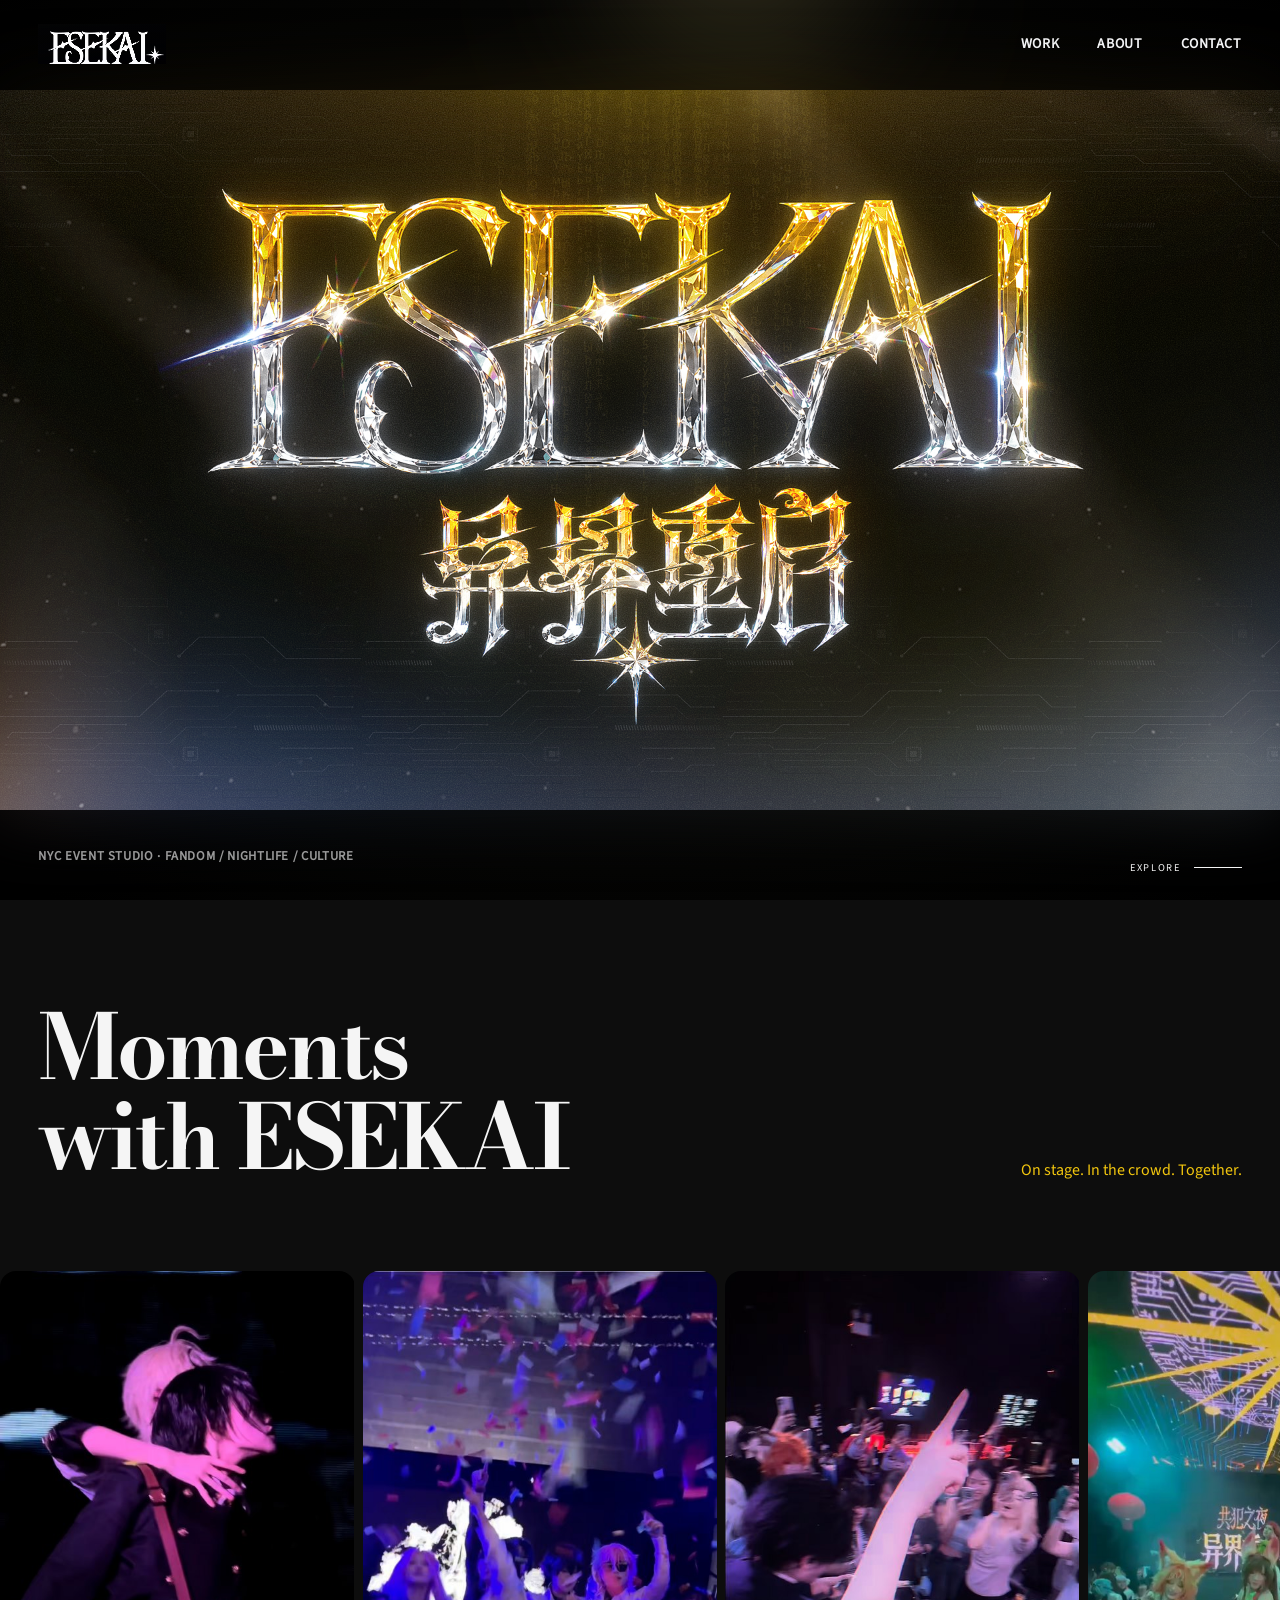
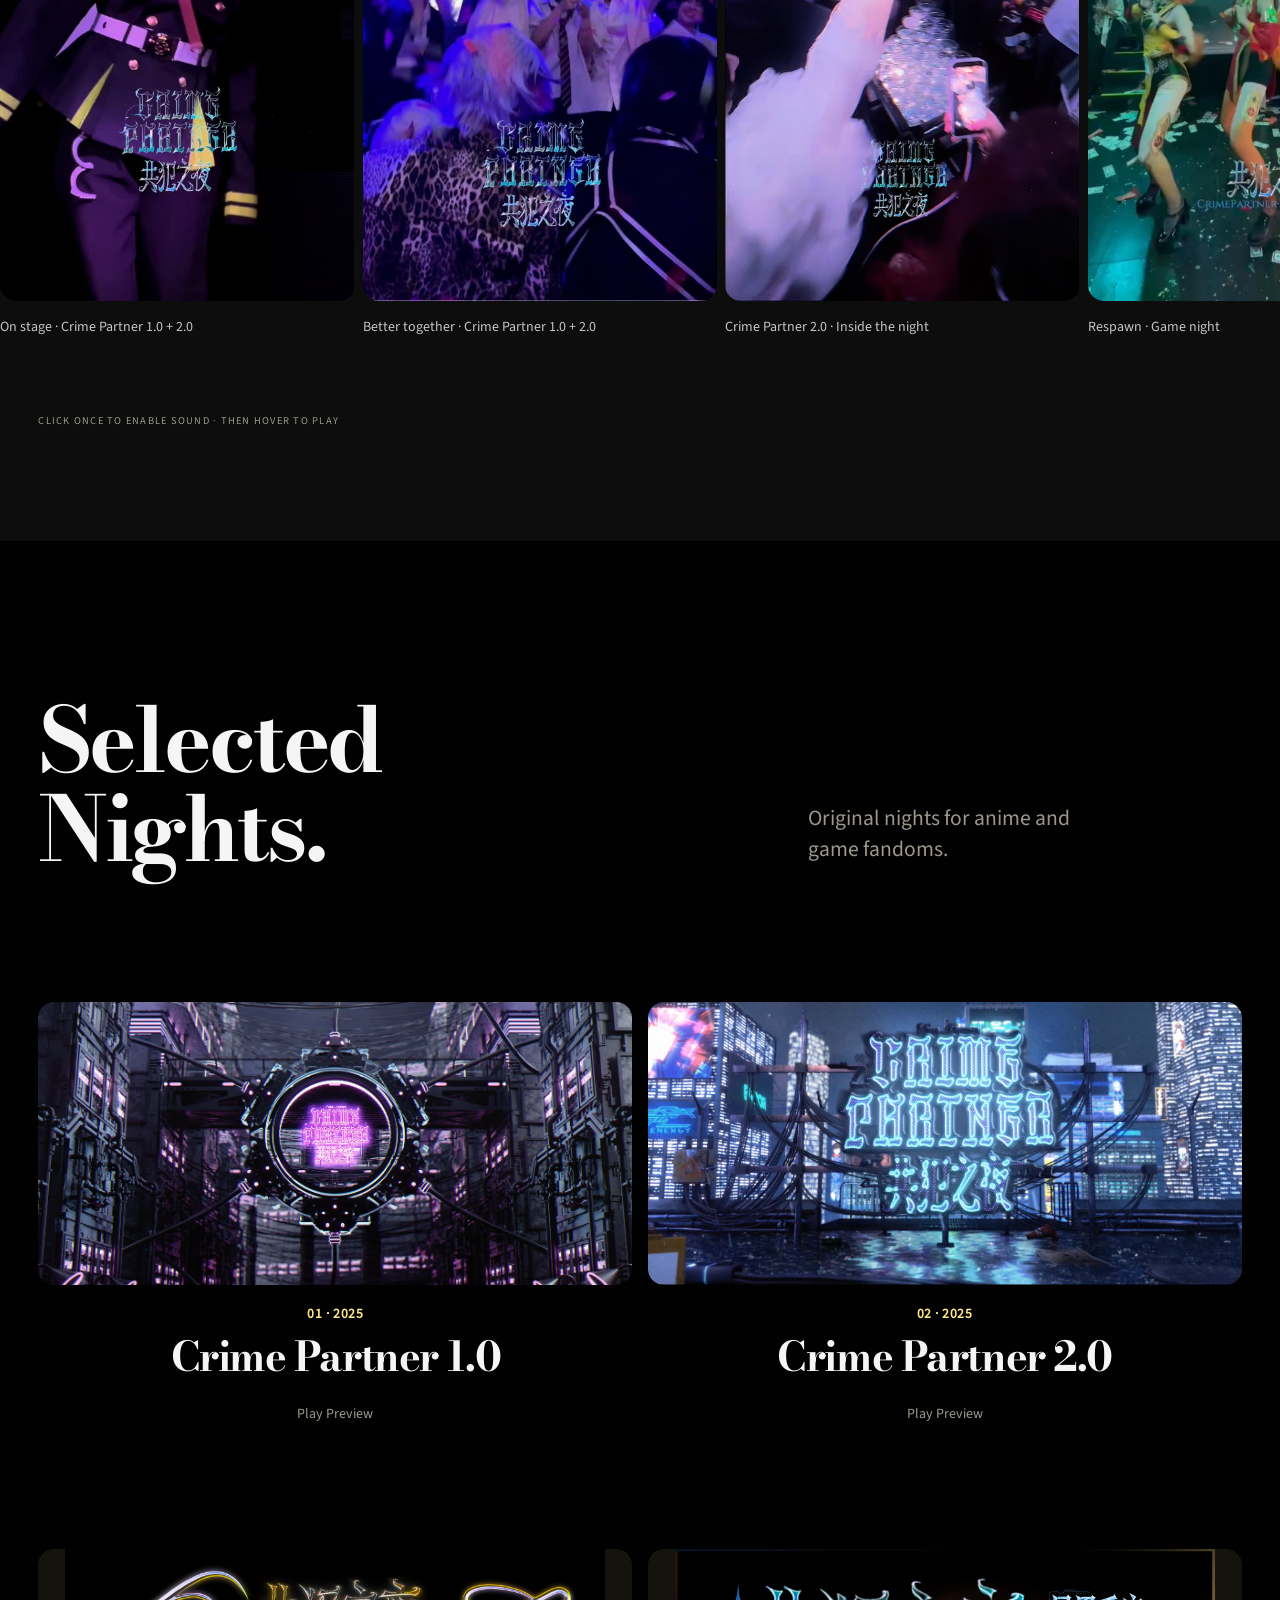
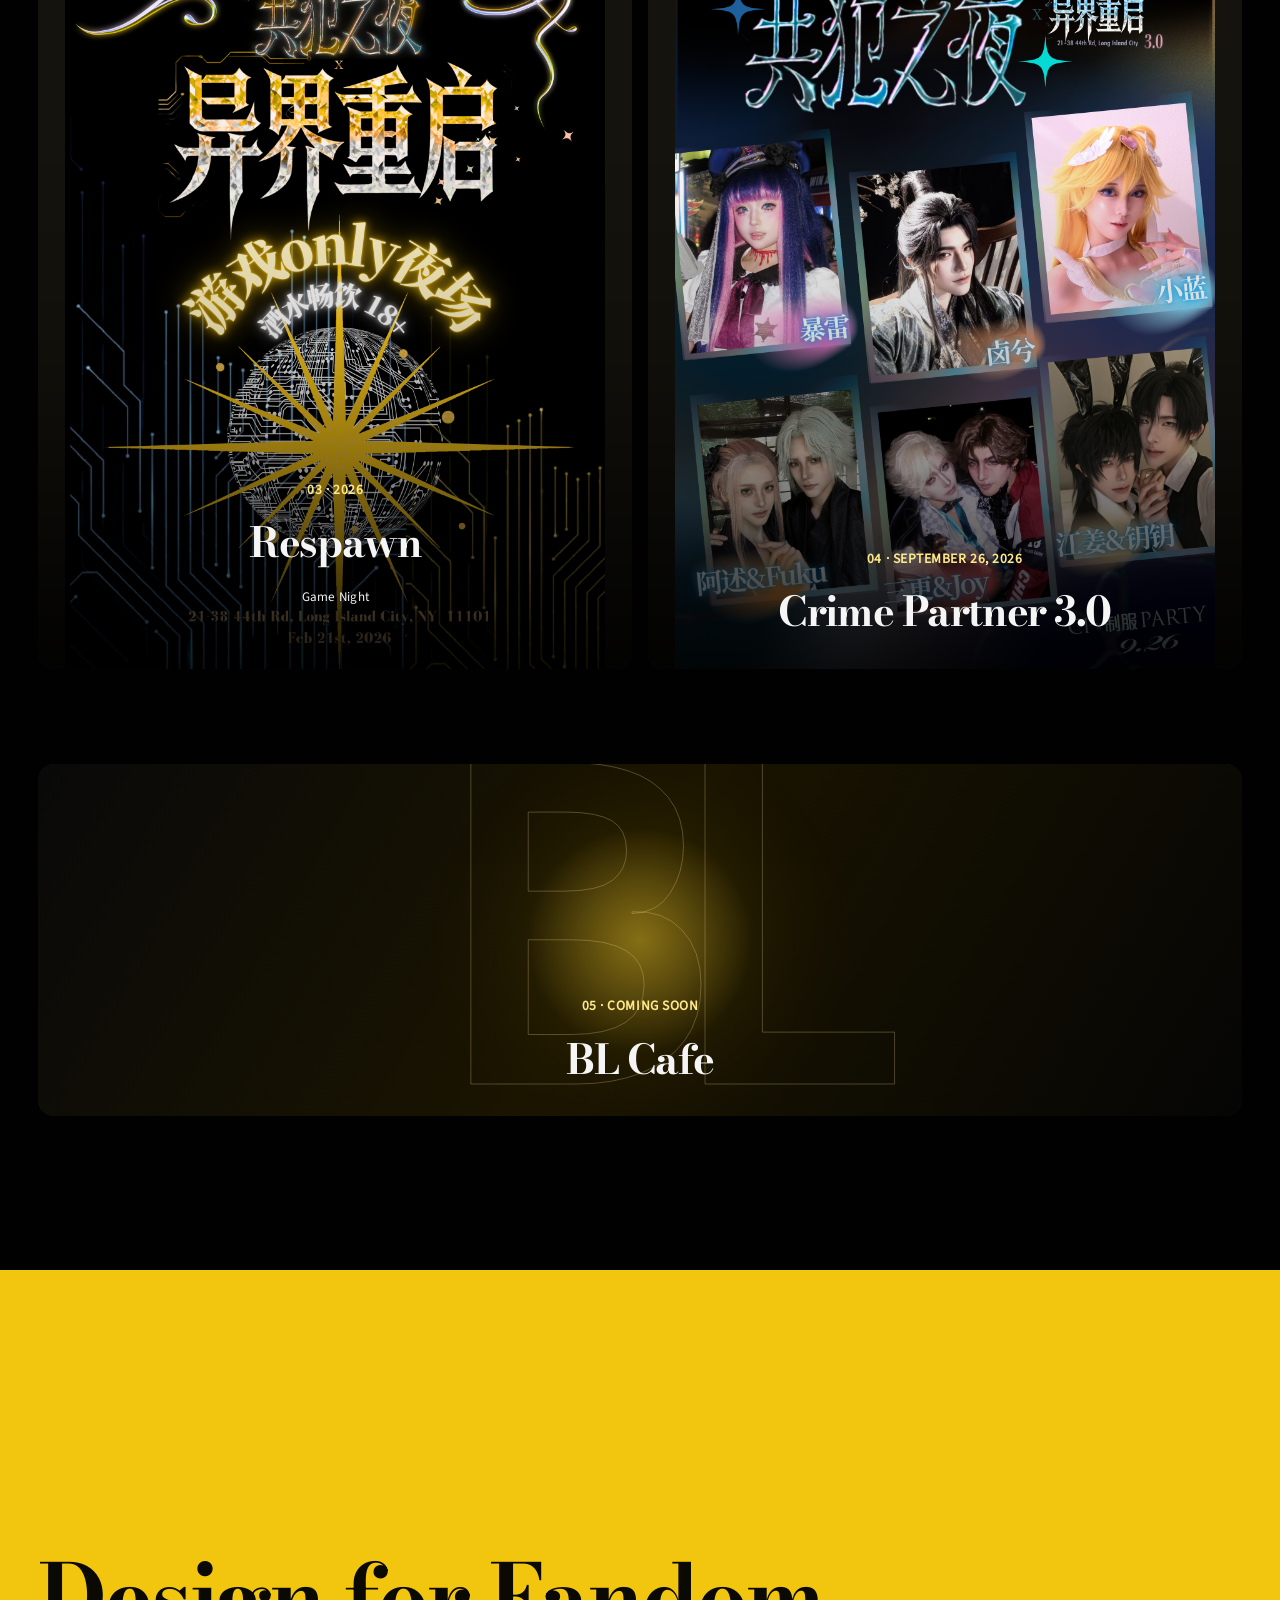
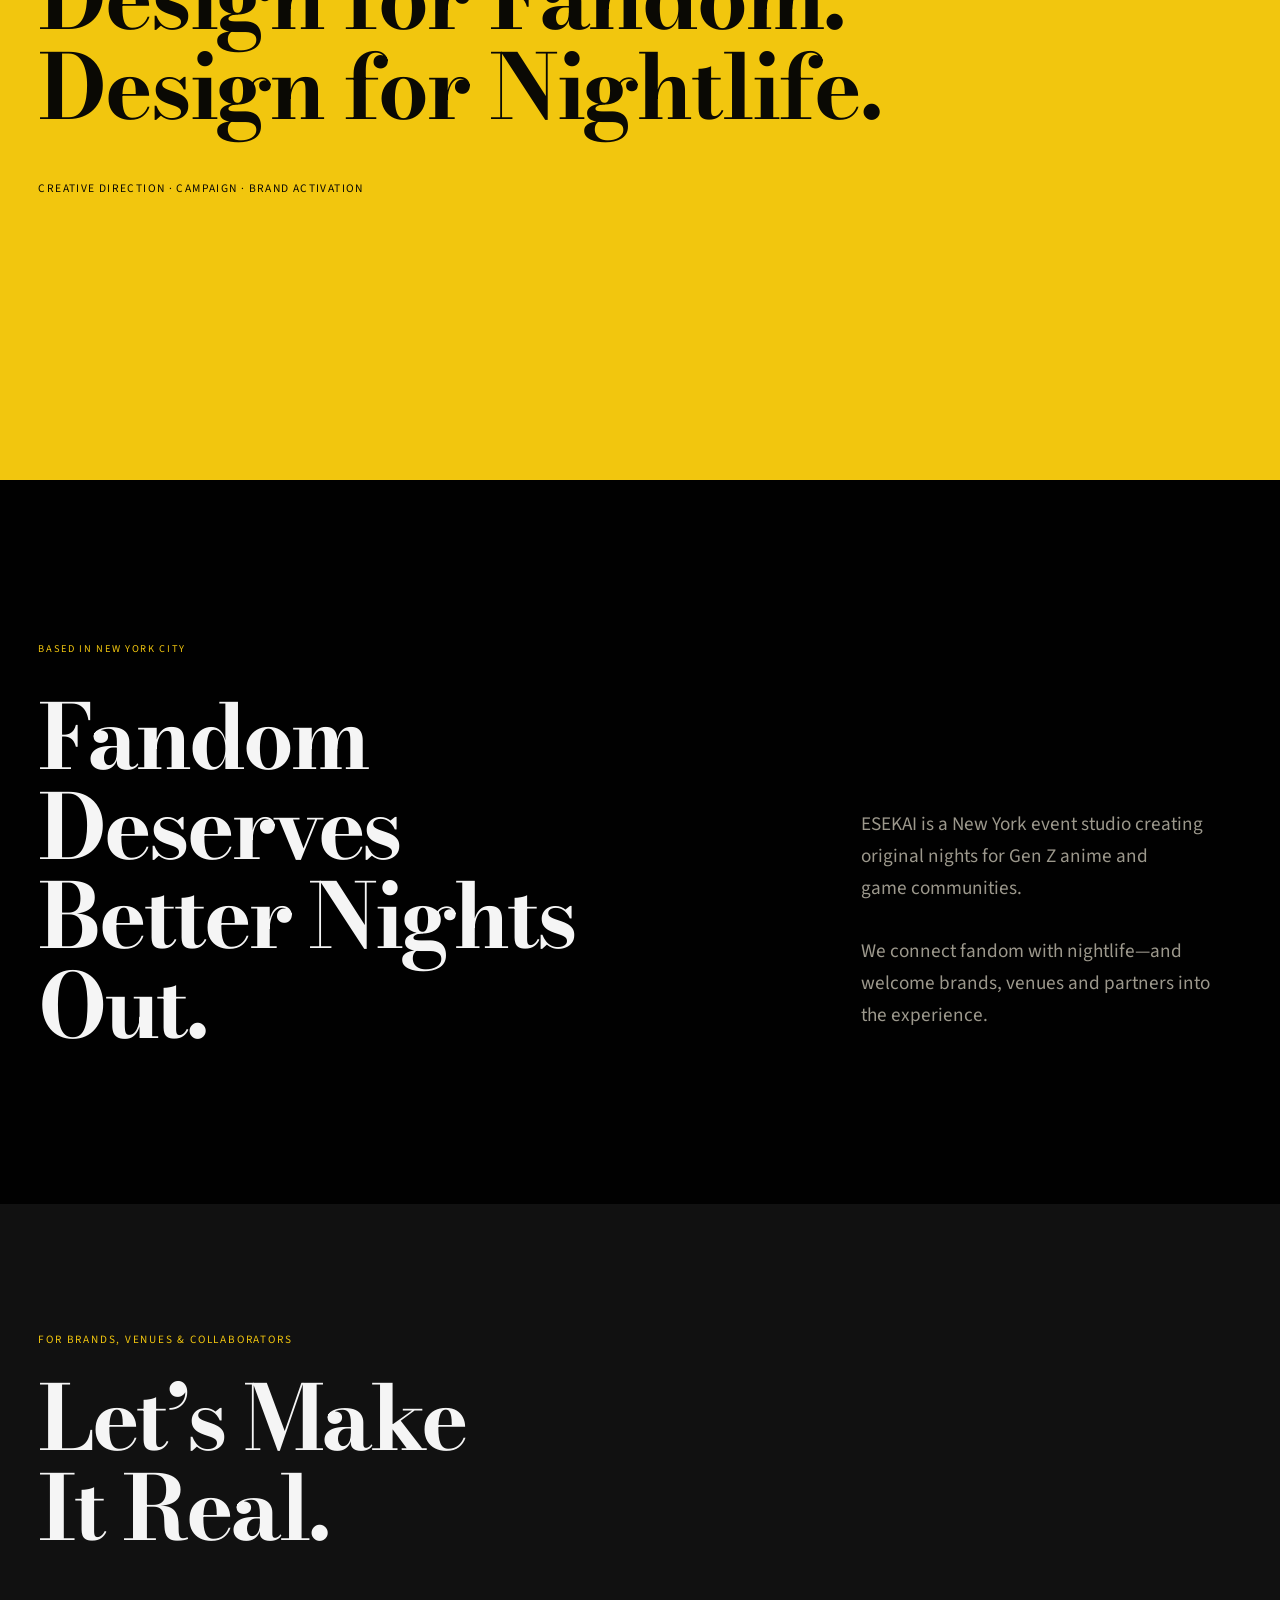
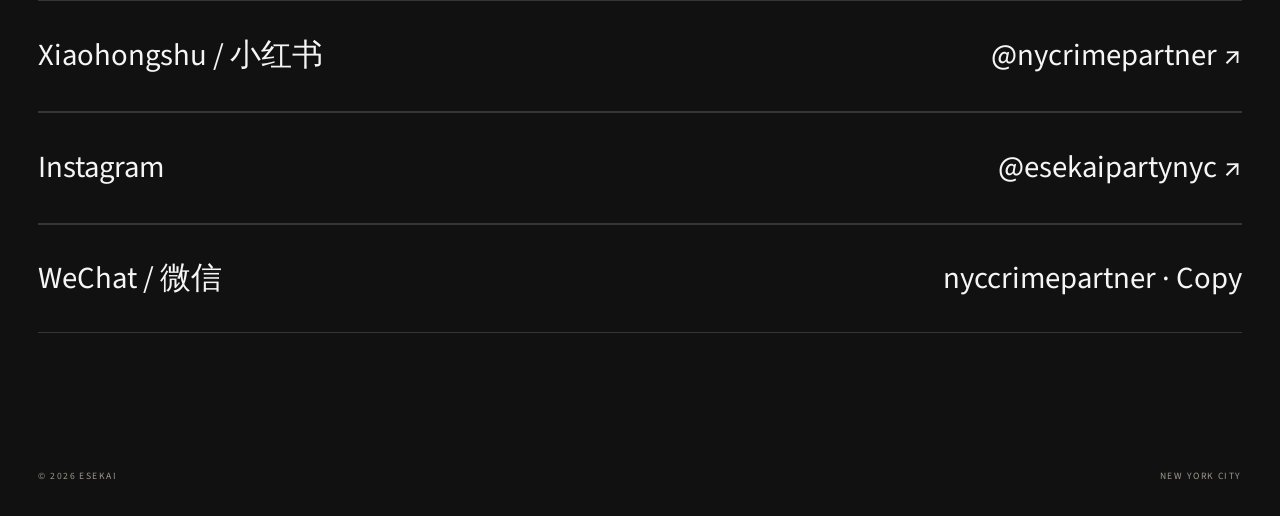
==== index.html @ 3b6d25e1 "Publish ESEKAI website" ====
<!doctype html>
<html lang="en">
<head>
  <meta charset="utf-8">
  <meta name="viewport" content="width=device-width, initial-scale=1">
  <meta name="description" content="ESEKAI is a New York event studio creating nightlife for fandom communities and cultural partners.">
  <title>ESEKAI — NYC Event Studio</title>
  <link rel="icon" href="assets/esekai-logo.png">
  <link rel="stylesheet" href="styles.css">
  <link rel="stylesheet" href="content.css">
  <link rel="stylesheet" href="cases.css">
</head>
<body>
  <a class="skip-link" href="#work">Skip to work</a>
  <div class="scene-transition" aria-hidden="true"><i>✦</i><span></span></div>
  <div class="cursor" aria-hidden="true"><span>VIEW</span></div>
  <header class="site-header">
    <a class="brand" href="#top" aria-label="ESEKAI home">
      <img src="assets/esekai-logo.png" alt="ESEKAI">
    </a>
    <nav aria-label="Main navigation">
      <a href="#work">Work</a>
      <a href="#about">About</a>
      <a href="#contact">Contact</a>
    </nav>
  </header>

  <main>
    <section class="hero" id="top" aria-labelledby="hero-title">
      <div class="hero-grid" aria-hidden="true"></div>
      <div class="ambient ambient-a" aria-hidden="true"></div>
      <div class="ambient ambient-b" aria-hidden="true"></div>
      <div class="logo-stage" id="hero-title">
        <img class="hero-logo logo-base" src="assets/esekai-logo-material.png" alt="ESEKAI 异世界">
        <img class="hero-logo logo-glow" src="assets/esekai-logo-material.png" alt="" aria-hidden="true">
        <img class="hero-logo logo-sheen" src="assets/esekai-logo-material.png" alt="" aria-hidden="true">
      </div>
      <p class="hero-line">NYC EVENT STUDIO · FANDOM / NIGHTLIFE / CULTURE</p>
      <a class="scroll-cue" href="#moments"><span>Explore</span><i></i></a>
    </section>

<section class="moments" id="moments" aria-labelledby="moments-title"><div class="moments-head"><span>On stage. In the crowd. Together.</span><h2 id="moments-title">Moments<br>with ESEKAI</h2></div><div class="reel-rail" tabindex="0" aria-label="Event films; scroll horizontally for more"><figure class="film"><video loop playsinline tabindex="0" role="button" aria-pressed="false" preload="none" poster="assets/reel-stage.jpg" aria-label="On stage · Crime Partner 1.0 + 2.0"><source src="reels/舞台.web.mp4">Your browser cannot play this video. <a href="reels/舞台.web.mp4">Open video</a></video><figcaption>On stage · Crime Partner 1.0 + 2.0</figcaption></figure><figure class="film"><video loop playsinline tabindex="0" role="button" aria-pressed="false" preload="none" poster="assets/reel-together.jpg" aria-label="Better together · Crime Partner 1.0 + 2.0"><source src="reels/双人cut.web.mp4">Your browser cannot play this video. <a href="reels/双人cut.web.mp4">Open video</a></video><figcaption>Better together · Crime Partner 1.0 + 2.0</figcaption></figure><figure class="film"><video loop playsinline tabindex="0" role="button" aria-pressed="false" preload="none" poster="assets/reel-cp2.jpg" aria-label="Crime Partner 2.0 · Inside the night"><source src="reels/2.0 overview+game.web.mp4">Your browser cannot play this video. <a href="reels/2.0 overview+game.web.mp4">Open video</a></video><figcaption>Crime Partner 2.0 · Inside the night</figcaption></figure><figure class="film"><video loop playsinline tabindex="0" role="button" aria-pressed="false" preload="none" poster="assets/reel-game-night.jpg" aria-label="Respawn · Game night"><source src="reels/异界重启overview.web.mp4">Your browser cannot play this video. <a href="reels/异界重启overview.web.mp4">Open video</a></video><figcaption>Respawn · Game night</figcaption></figure><figure class="film"><video loop playsinline tabindex="0" role="button" aria-pressed="false" preload="none" poster="assets/reel-cp3.jpg" aria-label="Crime Partner 3.0 · Coming next"><source src="reels/3.0宣传.web.mp4">Your browser cannot play this video. <a href="reels/3.0宣传.web.mp4">Open video</a></video><figcaption>Crime Partner 3.0 · Coming next</figcaption></figure></div><p class="rail-note">Click once to enable sound · Then hover to play</p></section>
    <section class="work" id="work" aria-labelledby="work-title">
      <div class="section-lead reveal reveal-title">
        <h1 id="work-title">Selected<br>Nights.</h1>
        <p>Original nights for anime and game fandoms.</p>
      </div>

      <div class="project-grid">
        <article class="project cover-project reveal reveal-project" style="--i:0" data-status="CASE STUDY">
          <a href="#case-cp1" data-case="cp1" aria-label="Open Crime Partner 1.0 case study">
            <figure><img src="1.0/cover定格.png" alt="Crime Partner 1.0 purple illuminated title in a futuristic city" loading="lazy"><video class="project-preview" src="1.0/cover.web.mp4" playsinline loop preload="none" aria-hidden="true"></video></figure>
            <div class="project-wash" aria-hidden="true"></div>
            <div class="project-copy">
              <span>01 · 2025</span>
              <h2>Crime Partner 1.0</h2>
              <p>CP culture. Cosplay. Valentine’s after dark.</p>
            </div>
          </a>
        </article>

        <article class="project cover-project reveal reveal-project" style="--i:1" data-status="CASE STUDY">
          <a href="#case-cp2" data-case="cp2" aria-label="Open Crime Partner 2.0 case study">
            <figure><img src="2.0/cover定格.png" alt="Crime Partner 2.0 blue illuminated title above a city rooftop" loading="lazy"><video class="project-preview" src="2.0/cover.web.mp4" playsinline loop preload="none" aria-hidden="true"></video></figure>
            <div class="project-wash" aria-hidden="true"></div>
            <div class="project-copy">
              <span>02 · 2025</span>
              <h2>Crime Partner 2.0</h2>
              <p>The format returns, rebuilt from audience feedback.</p>
            </div>
          </a>
        </article>

        <article class="project reveal reveal-project" style="--i:0" data-status="CASE STUDY">
          <a href="#case-respawn" data-case="respawn" aria-label="Open 异界重启 game night case study">
            <figure><img src="共犯x异界重启/合并logo海报.png" alt="异界重启 game night campaign poster" loading="lazy"></figure>
            <div class="project-wash" aria-hidden="true"></div>
            <div class="project-copy">
              <span>03 · 2026</span>
              <h2>Respawn<br><small>Game Night</small></h2>
              <p>Game fandom, with a Lunar New Year twist.</p>
            </div>
          </a>
        </article>

        <article class="project project-in-progress reveal reveal-project" style="--i:1" data-status="IN PROGRESS">
          <a href="#case-cp3" data-case="cp3" aria-label="Open Crime Partner 3.0 preview">
            <figure><img src="3.0/嘉宾/嘉宾集合.png" alt="Crime Partner 3.0 campaign guest lineup" loading="lazy"></figure>
            <div class="project-wash" aria-hidden="true"></div>
            <div class="project-copy">
              <span>04 · SEPTEMBER 26, 2026</span>
              <h2>Crime Partner 3.0</h2>
              <p>CP × Uniform. Anime × Games.</p>
            </div>
          </a>
        </article>

        <article class="project project-coming reveal" data-status="COMING SOON">
          <a href="#contact" aria-label="BL Cafe coming soon">
            <div class="coming-field" aria-hidden="true"><b>BL</b><i></i></div>
            <div class="project-copy">
              <span>05 · COMING SOON</span>
              <h2>BL Cafe</h2>
              <p>A new format. Details soon.</p>
            </div>
          </a>
        </article>
      </div>
    </section>

    

    <section class="statement reveal" aria-label="ESEKAI positioning">
      <p>Design for Fandom.<br>Design for Nightlife.</p>
      <span>Creative Direction · Campaign · Brand Activation</span>
    </section>

    <section class="about" id="about" aria-labelledby="about-title">
      <div class="about-heading reveal">
        <span>Based in New York City</span>
        <h2 id="about-title">Fandom Deserves<br>Better Nights Out.</h2>
      </div>
      <div class="about-body reveal">
        <p>ESEKAI is a New York event studio creating original nights for Gen Z anime and game communities.</p>
        <p>We connect fandom with nightlife—and welcome brands, venues and partners into the experience.</p>
      </div>
    </section>

    <section class="contact" id="contact" aria-labelledby="contact-title">
      <span class="reveal">For brands, venues & collaborators</span>
      <h2 id="contact-title" class="reveal">Let’s Make<br>It Real.</h2>
      <a class="contact-link" href="https://xhslink.cn/o/AQ33cCl4J5U" target="_blank" rel="noopener noreferrer"><span>Xiaohongshu / 小红书</span><span>@nycrimepartner ↗</span></a>
      <a class="contact-link" href="https://www.instagram.com/esekaipartynyc/" target="_blank" rel="noopener noreferrer"><span>Instagram</span><span>@esekaipartynyc ↗</span></a>
      <button class="contact-link wechat-copy" type="button" aria-label="Copy WeChat ID nyccrimepartner"><span>WeChat / 微信</span><span>nyccrimepartner · Copy</span></button>
      <p id="contact-status" role="status" aria-live="polite"></p>
      <footer><span>© 2026 ESEKAI</span><span>NEW YORK CITY</span></footer>
    </section>
  </main>

  <dialog class="case-dialog" id="case-dialog" aria-labelledby="case-title">
    <button class="case-close" type="button" aria-label="Close case study"><span>Close</span><i></i></button>
    <div class="case-progress" aria-hidden="true"><i></i></div>
    <div class="case-content" id="case-content"></div>
  </dialog>

  <template id="case-cp1"><article class="portfolio-case"><div class="case-opening"><figure class="media phone-photo"><img src="1.0/1.0照片.jpg" alt="The crowd at Crime Partner 1.0" loading="lazy"></figure><div class="case-summary"><header class="portfolio-head"><p>Long Island City, New York</p><h1 id="case-title" tabindex="-1">Crime Partner 1.0</h1><p class="deck">A women-only Valentine’s night bringing CP culture, cosplay and anime fandom onto a New York dancefloor.</p><span class="original">An ESEKAI original</span></header><dl class="facts"><div><dt>Date</dt><dd>February 15, 2025</dd></div><div><dt>Venue</dt><dd>00:00 · Long Island City</dd></div><div><dt>Event type</dt><dd>CP & anime nightlife</dd></div><div><dt>Tickets</dt><dd>110+</dd></div></dl></div></div><section class="prose-chapter"><h2>The Moment</h2><p>Shared characters. New connections. Guests joined performances, playful interactions and a dancefloor built around the fandoms they love.</p></section><section class="prose-chapter"><h2>The Challenge</h2><p>Keep a busy, high-energy club night feeling personal—even as the room filled beyond our expectations.</p></section><section class="prose-chapter"><h2>The Strategy</h2><p>We brought guest interactions, audience-led stages and social games together in an intimate setting, using lighting and programming to invite participation.</p></section><section class="prose-chapter"><h2>The Results</h2><p>110+ tickets. The first Crime Partner established a recurring series, with audience feedback shaping the next edition.</p></section><aside class="feedback"><h3>From the Room</h3><div class="feedback-pair"><blockquote class="attendee-quote"><p>“Loved it. I’d come again.”</p><cite>Community feedback</cite></blockquote><blockquote class="attendee-quote"><p>“Finally, something this good in New York.”</p><cite>Community feedback</cite></blockquote></div></aside><footer class="portfolio-end"><a href="#contact" data-case-contact>Partner with ESEKAI ↗</a><button type="button" data-next-case="cp2">Next: Crime Partner 2.0 →</button></footer></article></template>
<template id="case-cp2"><article class="portfolio-case"><div class="case-opening"><figure class="media "><img src="2.0/ad7d06958a6537ca89c1d70cc4443d2a.jpg" alt="Cosplayers at Crime Partner 2.0" loading="lazy"></figure><div class="case-summary"><header class="portfolio-head"><p>Long Island City, New York</p><h1 id="case-title" tabindex="-1">Crime Partner 2.0</h1><p class="deck">The CP nightlife series returns, keeping its intimate core and building on feedback from the first night.</p><span class="original">An ESEKAI original</span></header><dl class="facts"><div><dt>Date</dt><dd>October 18, 2025</dd></div><div><dt>Venue</dt><dd>00:00 · Long Island City</dd></div><div><dt>Event type</dt><dd>CP & anime nightlife</dd></div><div><dt>Tickets</dt><dd>~120</dd></div></dl></div></div><section class="visual-chapter"><figure class="film"><video controls playsinline preload="none" poster="assets/reel-cp2.jpg" aria-label="Crime Partner 2.0 · Overview & games"><source src="reels/2.0 overview+game.web.mp4"><a href="reels/2.0 overview+game.web.mp4">Open video</a></video><figcaption>Crime Partner 2.0 · Overview & games</figcaption></figure><div class="chapter-copy"><h2>The Moment</h2><p>Guest-led interactions, community performances and shared dances brought the room together again.</p></div></section><section class="visual-chapter"><figure class="media "><img src="2.0/b07f73e5eaa818f10e9b38711291fe81.jpg" alt="Crime Partner 2.0 ceiling visuals" loading="lazy"></figure><div class="chapter-copy"><h2>The Challenge</h2><p>Keep a multi-part live program flowing in a loud club environment, with visuals and guest interactions landing at the right moments.</p></div></section><section class="prose-chapter"><h2>The Strategy</h2><p>We refined games and the guest experience through audience surveys, strengthened team communication, and closely coordinated live visual cues.</p></section><div class="photo-pair"><figure class="media portrait"><img src="2.0/875995b12f0d44ed6979599973f79e6f.jpg" alt="Costumed guests sharing an interaction" loading="lazy"></figure><figure class="media portrait"><img src="2.0/bf9c83d8a4396d73bbed0b0165b74dd2.jpg" alt="The dancefloor under blue lights" loading="lazy"></figure></div><section class="prose-chapter"><h2>The Results</h2><p>Around 120 tickets. A second edition that carried the series forward—and informed the next evolution of ESEKAI’s nightlife programming.</p></section><aside class="feedback"><h3>From the Room</h3><div class="feedback-pair"><blockquote class="attendee-quote"><p>“Bring on 3.0.”</p><cite>Community feedback</cite></blockquote></div></aside><footer class="portfolio-end"><a href="#contact" data-case-contact>Partner with ESEKAI ↗</a><button type="button" data-next-case="respawn">Next: Respawn →</button></footer></article></template>
<template id="case-respawn"><article class="portfolio-case"><div class="case-opening"><figure class="film"><video controls playsinline preload="none" poster="assets/reel-game-night.jpg" aria-label="Respawn · Event overview"><source src="reels/异界重启overview.web.mp4"><a href="reels/异界重启overview.web.mp4">Open video</a></video><figcaption>Respawn · Event overview</figcaption></figure><div class="case-summary"><header class="portfolio-head"><p>Long Island City, New York</p><h1 id="case-title" tabindex="-1">Respawn</h1><p class="deck">A game-focused IP for players to step out of their screens and into a shared night of cosplay, performance and connection.</p><span class="original">An ESEKAI original</span></header><dl class="facts"><div><dt>Date</dt><dd>February 21, 2026</dd></div><div><dt>Venue</dt><dd>00:00 · Long Island City</dd></div><div><dt>Event type</dt><dd>Game-themed nightlife</dd></div></dl></div></div><section class="visual-chapter"><figure class="media poster"><img src="共犯x异界重启/合并logo海报.png" alt="Respawn Lunar New Year poster" loading="lazy"></figure><div class="chapter-copy"><h2>The Moment</h2><p>Game characters met the dancefloor. Lunar New Year staging and community performances gave this edition its own festive identity.</p></div></section><section class="prose-chapter"><h2>The Challenge</h2><p>Move beyond a CP-led theme and create a night that speaks to players across different game fandoms.</p></section><section class="prose-chapter"><h2>The Strategy</h2><p>We built the programming around games and encouraged guests to arrive as their favourite game characters or NPCs, with a Lunar New Year twist.</p></section><section class="campaign"><h2>Inside the Campaign</h2><div class="photo-pair"><figure class="media poster"><img src="共犯x异界重启/game/gameA.png" alt="Game campaign artwork A" loading="lazy"></figure><figure class="media poster"><img src="共犯x异界重启/game/gameB.png" alt="Game campaign artwork B" loading="lazy"></figure></div><div class="photo-pair"><figure class="media poster"><img src="共犯x异界重启/stage performance.png" alt="Stage performance campaign artwork" loading="lazy"></figure><figure class="media poster"><img src="共犯x异界重启/npc合集.png" alt="NPC campaign lineup" loading="lazy"></figure></div></section><section class="prose-chapter"><h2>The Results</h2><p>The response to game-themed nightlife inspired us to bring Respawn into Crime Partner 3.0—connecting anime and game fandoms in the next chapter.</p></section><footer class="portfolio-end"><a href="#contact" data-case-contact>Partner with ESEKAI ↗</a><button type="button" data-next-case="cp3">Next: Crime Partner 3.0 →</button></footer></article></template>
<template id="case-cp3"><article class="portfolio-case"><div class="case-opening"><figure class="film"><video controls playsinline preload="none" poster="assets/reel-cp3.jpg" aria-label="Crime Partner 3.0 · Campaign preview"><source src="reels/3.0宣传.web.mp4"><a href="reels/3.0宣传.web.mp4">Open video</a></video><figcaption>Crime Partner 3.0 · Campaign preview</figcaption></figure><div class="case-summary"><header class="portfolio-head"><p>Long Island City, New York</p><h1 id="case-title" tabindex="-1">Crime Partner 3.0</h1><p class="deck">CP culture meets game fandom. Our next night brings the two IPs together with a uniform-inspired theme.</p><span class="original">An ESEKAI original</span></header><dl class="facts"><div><dt>Date</dt><dd>September 26, 2026 · Upcoming</dd></div><div><dt>Venue</dt><dd>00:00 · Long Island City</dd></div><div><dt>Event type</dt><dd>Upcoming event</dd></div></dl></div></div><section class="prose-chapter"><h2>The Next Moment</h2><p>Come as a pair. Come as your favourite game character. The next chapter makes room for both.</p></section><section class="campaign"><h2>Meet the Guests</h2><figure class="media poster"><img src="3.0/嘉宾/嘉宾集合.png" alt="Crime Partner 3.0 guest lineup" loading="lazy"></figure><div class="photo-pair"><figure class="media poster"><img src="3.0/dj海绵.png" alt="Crime Partner 3.0 DJ poster" loading="lazy"></figure><figure class="media poster"><img src="3.0/票价.png" alt="Crime Partner 3.0 ticket poster" loading="lazy"></figure></div></section><section class="prose-chapter"><h2>Still to Come</h2><p>The full case study, event photography and audience response will follow after the night.</p></section><footer class="portfolio-end"><a href="#contact" data-case-contact>Partner with ESEKAI ↗</a><button type="button" data-next-case="cp1">Next: Crime Partner 1.0 →</button></footer></article></template>
<script src="script.js"></script></body></html>
---- styles.css ----
:root {
  --bg: oklch(0.055 0 0);
  --ink: oklch(0.97 0 0);
  --muted: oklch(0.68 0.018 95);
  --yellow: oklch(0.84 0.17 92);
  --yellow-hot: oklch(0.93 0.12 96);
  --line: color-mix(in oklch, var(--ink) 16%, transparent);
  --ease: cubic-bezier(.16,1,.3,1);
  --gutter: clamp(1.25rem, 3vw, 3rem);
}

* { box-sizing: border-box; }
html { scroll-behavior: smooth; background: var(--bg); }
body { margin: 0; color: var(--ink); background: var(--bg); font-family: "Arial Narrow", "Helvetica Neue", Arial, sans-serif; overflow-x: hidden; }
a { color: inherit; text-decoration: none; }
img { display: block; width: 100%; }
.skip-link { position: fixed; left: 1rem; top: -5rem; z-index: 100; background: var(--yellow); color: #080808; padding: .8rem 1rem; }
.skip-link:focus { top: 1rem; }

.site-header { position: fixed; inset: 0 0 auto; z-index: 50; height: 5.5rem; padding: 1.25rem var(--gutter); display: flex; justify-content: space-between; align-items: center; mix-blend-mode: difference; }
.brand { width: clamp(6.8rem, 10vw, 9rem); height: 2.5rem; overflow: hidden; display: grid; place-items: center; }
.brand img { filter: grayscale(1) brightness(4); }
nav { display: flex; gap: clamp(1.2rem, 3vw, 3rem); }
nav a { position: relative; font-size: .72rem; font-weight: 700; letter-spacing: .12em; text-transform: uppercase; padding: .8rem 0; }
nav a::after { content:""; position:absolute; left:0; right:0; bottom:.55rem; height:1px; background:currentColor; transform:scaleX(0); transform-origin:right; transition:transform .35s var(--ease); }
nav a:hover::after, nav a:focus-visible::after { transform:scaleX(1); transform-origin:left; }
a:focus-visible { outline: 2px solid var(--yellow); outline-offset: 5px; }

.hero { min-height: 100svh; position: relative; display: grid; place-items: center; overflow: hidden; isolation: isolate; background:radial-gradient(ellipse 78% 64% at 50% 48%,#1c1708 0%,#080806 52%,#000 100%); }
.hero-grid { position:absolute; inset:0; opacity:.2; background-image:linear-gradient(rgba(255,220,85,.09) 1px,transparent 1px),linear-gradient(90deg,rgba(255,220,85,.06) 1px,transparent 1px); background-size:7.5rem 7.5rem; mask-image:radial-gradient(ellipse at center,#000,transparent 76%); }
.logo-stage { width:100vw; height:100svh; position:relative; z-index:2; opacity:0; transform:scale(1.48); filter:blur(10px); animation:hero-in 1.35s .08s var(--ease) forwards; }
.hero-logo { width:100%; height:100%; object-fit:cover; }
.logo-glow, .logo-sheen { position: absolute; inset: 0; pointer-events: none; }
.logo-glow { filter:blur(34px) saturate(2); opacity:.32; mix-blend-mode:screen; transform:translate(calc(var(--mx,0) * 16px),calc(var(--my,0) * 10px)); transition:transform .7s var(--ease); }
.logo-sheen { opacity:.85; mix-blend-mode:screen; clip-path:polygon(calc(var(--shine,-25) * 1%) 0,calc((var(--shine,-25) + 8) * 1%) 0,calc((var(--shine,-25) - 7) * 1%) 100%,calc((var(--shine,-25) - 14) * 1%) 100%); filter:brightness(2.8) saturate(.7); transition:clip-path .14s linear; }
.ambient { position: absolute; border-radius: 50%; pointer-events: none; filter: blur(70px); mix-blend-mode: screen; }
.ambient-a { width: 42vw; height: 42vw; left: calc(var(--px, 50%) - 21vw); top: calc(var(--py, 38%) - 21vw); background: radial-gradient(circle, color-mix(in oklch, var(--yellow) 35%, transparent), transparent 65%); opacity: .38; transition: left .8s var(--ease), top .8s var(--ease); }
.ambient-b { width: 16rem; height: 16rem; left: 48%; top: -12rem; background: var(--yellow-hot); opacity: .16; }
.hero-line { position: absolute; left: var(--gutter); bottom: 2.1rem; z-index: 3; margin: 0; font-size: .66rem; font-weight: 700; letter-spacing: .15em; color: color-mix(in oklch, var(--ink) 62%, transparent); }
.scroll-cue { position: absolute; right: var(--gutter); bottom: 1.55rem; z-index: 3; display: flex; align-items: center; gap: .8rem; text-transform: uppercase; font-size: .65rem; letter-spacing: .16em; }
.scroll-cue i { display:block; width:3rem; height:1px; background:var(--ink); transform-origin:left; animation:pulse 1.8s infinite; }
@keyframes hero-in { to { opacity:1; transform:scale(1); filter:blur(0); } }
@keyframes pulse { 0%,100%{transform:scaleX(.35);opacity:.35} 50%{transform:scaleX(1);opacity:1} }
.scene-transition { position:fixed; inset:0; z-index:80; pointer-events:none; display:grid; place-items:center; overflow:hidden; visibility:hidden; }
.scene-transition span { position:absolute; inset:-20%; background:var(--yellow); transform:scaleY(0) rotate(-7deg); }
.scene-transition i { position:relative; z-index:2; color:#090803; font-style:normal; font-size:clamp(4rem,10vw,9rem); opacity:0; transform:scale(.25) rotate(-45deg); }
.scene-transition.is-entering { visibility:visible; }
.scene-transition.is-entering span { animation:scene-wipe .82s var(--ease) both; }
.scene-transition.is-entering i { animation:scene-star .72s .08s var(--ease) both; }
@keyframes scene-wipe { 0%{transform:scaleY(0) rotate(-7deg);transform-origin:bottom} 46%,58%{transform:scaleY(1) rotate(0);transform-origin:bottom} 100%{transform:scaleY(0) rotate(7deg);transform-origin:top} }
@keyframes scene-star { 0%{opacity:0;transform:scale(.25) rotate(-45deg)} 44%,62%{opacity:1;transform:scale(1) rotate(0)} 100%{opacity:0;transform:scale(1.5) rotate(35deg)} }

.work { padding: clamp(7rem, 12vw, 12rem) var(--gutter); background: var(--bg); position:relative; }
.section-lead { display:grid; grid-template-columns: minmax(0,1.25fr) minmax(14rem,.75fr); align-items:end; gap:3rem; margin-bottom:clamp(5rem,10vw,9rem); }
.section-lead h1 { margin:0; font-size:clamp(4.5rem,11vw,9rem); line-height:.8; letter-spacing:-.035em; text-transform:uppercase; }
.section-lead p { margin:0 0 .5rem; max-width:24ch; color:var(--muted); font-size:clamp(1rem,1.7vw,1.35rem); line-height:1.45; }
.project-grid { display:grid; grid-template-columns:repeat(2,minmax(0,1fr)); gap:clamp(.6rem,1.2vw,1.25rem); }
.project { min-height: min(64vw, 45rem); position:relative; overflow:hidden; background:#15130d; }
.project > a { position:absolute; inset:0; display:block; }
.project figure { position:absolute; inset:0; margin:0; overflow:hidden; }
.project figure img { height:100%; object-fit:cover; filter:saturate(.72) brightness(.76); transition:filter .55s var(--ease); }
.project-wash { position:absolute; inset:0; background:linear-gradient(180deg,transparent 25%,rgba(0,0,0,.15) 52%,rgba(0,0,0,.88) 100%); transition:background .5s var(--ease); }
.project-copy { position:absolute; inset:auto 0 0; padding:clamp(1.25rem,3vw,3rem); z-index:2; transform:translateY(3.2rem); transition:transform .55s var(--ease); }
.project-copy span { display:block; font-size:.65rem; letter-spacing:.16em; font-weight:700; color:var(--yellow-hot); margin-bottom:1.25rem; }
.project-copy h2 { margin:0; font-size:clamp(2.6rem,5.5vw,5.6rem); line-height:.84; letter-spacing:-.035em; text-transform:uppercase; }
.project-copy h2 small { font-size:.3em; letter-spacing:.02em; }
.project-copy p { margin:1.4rem 0 0; max-width:33ch; color:#f6f1df; opacity:0; transform:translateY(1rem); transition:opacity .4s .08s, transform .5s .08s var(--ease); }
.project::after { content:attr(data-status); position:absolute; right:1.1rem; top:1.1rem; z-index:3; font-size:.58rem; letter-spacing:.16em; padding:.55rem .7rem; color:#0b0902; background:var(--yellow); opacity:0; transform:translateY(-.5rem); transition:.35s var(--ease); }
.project:hover .project-copy, .project:focus-within .project-copy { transform:translateY(0); }
.project:hover .project-copy p, .project:focus-within .project-copy p { opacity:1; transform:translateY(0); }
.project:hover figure img, .project:focus-within figure img { filter:saturate(.35) brightness(.42) blur(3px); }
.project:hover::after, .project:focus-within::after { opacity:1; transform:translateY(0); }
.project:nth-child(3), .project:nth-child(4) { margin-top:clamp(3rem,8vw,8rem); }
.project-coming { grid-column:1 / -1; min-height:50rem; margin-top:clamp(6rem,12vw,12rem); }
.coming-field { position:absolute; inset:0; display:grid; place-items:center; overflow:hidden; background:radial-gradient(circle at var(--cx,50%) var(--cy,50%),rgba(255,215,58,.4),transparent 18%), linear-gradient(120deg,#090909,#1a1400 48%,#050505); }
.coming-field b { font-size:clamp(14rem,36vw,38rem); line-height:.7; letter-spacing:-.08em; color:transparent; -webkit-text-stroke:1px rgba(255,235,165,.25); }
.coming-field i { position:absolute; width:12rem; height:12rem; border-radius:50%; background:var(--yellow); filter:blur(65px); opacity:.18; left:calc(var(--cx,50%) - 6rem); top:calc(var(--cy,50%) - 6rem); }

.moments { padding:clamp(8rem,14vw,14rem) 0; background:#0d0d0d; overflow:hidden; }
.moments-head { padding:0 var(--gutter); display:grid; grid-template-columns:.65fr 1.35fr; align-items:end; gap:2rem; margin-bottom:clamp(3rem,7vw,6rem); }
.moments-head > span { font-size:.66rem; letter-spacing:.15em; text-transform:uppercase; color:var(--yellow); max-width:15rem; line-height:1.5; }
.moments h2 { margin:0; font-size:clamp(4rem,9vw,9rem); line-height:.8; letter-spacing:-.035em; text-transform:uppercase; }
.reel-rail { display:flex; gap:clamp(.75rem,1.4vw,1.4rem); overflow-x:auto; overscroll-behavior-inline:contain; scroll-snap-type:x mandatory; scrollbar-width:none; padding:0 var(--gutter) 2rem; cursor:grab; }
.reel-rail::-webkit-scrollbar { display:none; }
.reel-rail.is-dragging { cursor:grabbing; scroll-snap-type:none; }
.reel-card { flex:0 0 min(30rem,72vw); aspect-ratio:9/16; max-height:75svh; position:relative; overflow:hidden; scroll-snap-align:center; background:#18130a; outline:none; }
.reel-card img { width:100%; height:100%; object-fit:cover; filter:saturate(.75) brightness(.7); transition:filter .5s var(--ease); }
.reel-shade { position:absolute; inset:0; background:linear-gradient(180deg,rgba(0,0,0,.08),rgba(0,0,0,.02) 45%,rgba(0,0,0,.9)); transition:background .45s; }
.reel-card::before { content:""; position:absolute; z-index:3; left:50%; top:50%; width:4.2rem; height:4.2rem; border-radius:50%; border:1px solid rgba(255,236,169,.8); transform:translate(-50%,-50%) scale(.8); opacity:0; transition:.4s var(--ease); }
.reel-card::after { content:"PLAY"; position:absolute; z-index:3; left:50%; top:50%; transform:translate(-50%,-50%); font-size:.58rem; font-weight:800; letter-spacing:.14em; opacity:0; transition:.3s; }
.reel-copy { position:absolute; z-index:2; left:0; right:0; bottom:0; padding:1.6rem; display:grid; gap:.55rem; }
.reel-copy span,.reel-copy small { font-size:.58rem; letter-spacing:.15em; color:var(--yellow-hot); }
.reel-copy b { font-size:clamp(1.5rem,3vw,2.4rem); text-transform:uppercase; }
.reel-card:hover img,.reel-card:focus-visible img { filter:saturate(.4) brightness(.45) blur(2px); }
.reel-card:hover::before,.reel-card:hover::after,.reel-card:focus-visible::before,.reel-card:focus-visible::after { opacity:1; }
.reel-card:hover::before,.reel-card:focus-visible::before { transform:translate(-50%,-50%) scale(1); }
.rail-note { padding:1rem var(--gutter) 0; display:flex; align-items:center; gap:1rem; color:var(--muted); font-size:.65rem; letter-spacing:.12em; text-transform:uppercase; }
.brand-star { display:grid; place-items:center; width:2.25rem; height:2.25rem; color:var(--yellow-hot); font-size:1.5rem; font-style:normal; filter:drop-shadow(0 0 10px rgba(255,215,58,.7)); animation:star-turn 8s linear infinite; }
@keyframes star-turn { to { transform:rotate(360deg); } }

.statement { min-height:90svh; padding:10vw var(--gutter); display:flex; flex-direction:column; justify-content:center; gap:3rem; background:var(--yellow); color:#0a0904; }
.statement p { margin:0; max-width:15ch; font-size:clamp(3.8rem,8vw,8rem); line-height:.9; letter-spacing:-.035em; font-weight:800; }
.statement span { font-size:.72rem; letter-spacing:.12em; text-transform:uppercase; }
.about { padding:clamp(7rem,12vw,13rem) var(--gutter); display:grid; grid-template-columns:1.3fr .7fr; gap:clamp(3rem,9vw,10rem); }
.about-heading span { color:var(--yellow); text-transform:uppercase; font-size:.65rem; letter-spacing:.16em; }
.about h2 { margin:2rem 0 0; font-size:clamp(3.2rem,7vw,7rem); line-height:.9; letter-spacing:-.035em; text-transform:uppercase; }
.about-body { align-self:end; font-size:clamp(1rem,1.5vw,1.25rem); line-height:1.65; color:var(--muted); max-width:34rem; }
.about-body p + p { margin-top:2rem; }
.contact { min-height:100svh; padding:8rem var(--gutter) 2rem; display:flex; flex-direction:column; justify-content:flex-end; background:#111; }
.contact > span { text-transform:uppercase; font-size:.7rem; letter-spacing:.16em; color:var(--yellow); }
.contact h2 { margin:1.5rem 0 3rem; font-size:clamp(5rem,16vw,15rem); line-height:.72; letter-spacing:-.04em; }
.contact-link { width:100%; border-top:1px solid var(--line); border-bottom:1px solid var(--line); padding:2rem 0; font-size:clamp(1.2rem,2.4vw,2.2rem); display:flex; justify-content:space-between; transition:color .25s,padding .4s var(--ease); }
.contact-link:hover { color:var(--yellow); padding-left:1rem; padding-right:1rem; }
footer { display:flex; justify-content:space-between; margin-top:5rem; font-size:.6rem; letter-spacing:.15em; color:var(--muted); }

body.case-open { overflow:hidden; }
.case-dialog { width:100%; max-width:none; height:100%; max-height:none; margin:0; padding:0; border:0; color:var(--ink); background:var(--bg); overflow-y:auto; overscroll-behavior:contain; }
.case-dialog::backdrop { background:#000; }
.case-close { position:fixed; z-index:70; top:1.35rem; right:var(--gutter); width:4.6rem; height:4.6rem; border:0; border-radius:50%; background:var(--yellow); color:#080701; display:grid; place-items:center; cursor:pointer; font:700 .62rem/1 Arial,sans-serif; letter-spacing:.08em; text-transform:uppercase; transition:transform .35s var(--ease),background .25s; }
.case-close:hover { transform:rotate(8deg) scale(1.06); background:var(--yellow-hot); }
.case-close i { display:none; }
.case-progress { position:fixed; z-index:69; inset:0 0 auto; height:3px; background:rgba(255,255,255,.1); }
.case-progress i { display:block; width:100%; height:100%; background:var(--yellow); transform:scaleX(var(--case-progress,0)); transform-origin:left; }
.case { --case-accent:var(--yellow); background:#070706; }
.case[data-accent="amber"] { --case-accent:#ff9f1c; }
.case[data-accent="electric"] { --case-accent:#e6ff38; }
.case-hero { position:relative; min-height:100svh; overflow:hidden; display:flex; align-items:flex-end; }
.case-hero > img { position:absolute; inset:0; width:100%; height:100%; object-fit:cover; filter:saturate(.82) brightness(.72); }
.case-hero-shade { position:absolute; inset:0; background:linear-gradient(180deg,rgba(0,0,0,.1),rgba(0,0,0,.12) 40%,rgba(0,0,0,.94)); }
.case-hero-copy { position:relative; z-index:2; width:100%; padding:clamp(7rem,12vw,11rem) var(--gutter) clamp(3rem,6vw,6rem); }
.case-hero-copy p { margin:0 0 1.25rem; color:var(--case-accent); font-size:.7rem; font-weight:800; letter-spacing:.14em; text-transform:uppercase; }
.case-hero-copy h1 { margin:0; max-width:11ch; font-size:clamp(4rem,10vw,6rem); line-height:.78; letter-spacing:-.04em; text-transform:uppercase; text-wrap:balance; }
.case-hero-copy h1 em { font-style:normal; font-size:.42em; letter-spacing:.02em; }
.case-hero-copy > span { display:block; margin-top:2rem; max-width:35ch; font-size:clamp(1rem,1.7vw,1.45rem); line-height:1.45; }
.case-dialog[open] .case-hero > img { animation:case-image-enter 1.15s var(--ease) both; }
.case-dialog[open] .case-hero-shade { animation:case-shade-enter .9s var(--ease) both; }
.case-dialog[open] .case-hero-copy > * { animation:case-copy-enter .85s var(--ease) both; }
.case-dialog[open] .case-hero-copy h1 { animation-delay:.09s; }
.case-dialog[open] .case-hero-copy > span { animation-delay:.18s; }
@keyframes case-image-enter { from{transform:scale(1.13);filter:saturate(.2) brightness(.35) blur(10px)} to{transform:scale(1);filter:saturate(.82) brightness(.72) blur(0)} }
@keyframes case-shade-enter { from{opacity:0} to{opacity:1} }
@keyframes case-copy-enter { from{opacity:0;transform:translateY(115%);clip-path:inset(0 0 100%)} to{opacity:1;transform:none;clip-path:inset(0)} }
.case-intro { min-height:78svh; padding:clamp(7rem,13vw,14rem) var(--gutter); display:grid; grid-template-columns:1.3fr .7fr; gap:clamp(3rem,9vw,10rem); align-items:end; background:var(--case-accent); color:#080701; }
.case-intro h2 { margin:0; max-width:15ch; font-size:clamp(3rem,6vw,6rem); line-height:.92; letter-spacing:-.035em; text-wrap:balance; }
.case-intro p { margin:0; max-width:40rem; font-size:clamp(1.05rem,1.6vw,1.35rem); line-height:1.65; text-wrap:pretty; }
.case-snapshot { margin:0; padding:3rem var(--gutter); display:grid; grid-template-columns:repeat(4,1fr); border-bottom:1px solid var(--line); }
.case-snapshot div { padding:0 clamp(1rem,2vw,2rem); border-right:1px solid var(--line); }
.case-snapshot div:first-child { padding-left:0; }
.case-snapshot div:last-child { border:0; }
.case-snapshot dt { color:var(--case-accent); font-size:.62rem; font-weight:800; letter-spacing:.14em; text-transform:uppercase; }
.case-snapshot dd { margin:1rem 0 0; font-size:clamp(1rem,1.4vw,1.25rem); line-height:1.4; }
.case-chapter { padding:clamp(7rem,13vw,13rem) var(--gutter); }
.case-chapter.split { display:grid; grid-template-columns:.7fr 1.3fr; gap:clamp(3rem,10vw,12rem); }
.case-chapter h2,.case-scope h2 { margin:0; font-size:clamp(2.8rem,5.5vw,5.5rem); line-height:.9; letter-spacing:-.035em; text-wrap:balance; }
.case-chapter p { max-width:49rem; margin:0; color:#d3d0c5; font-size:clamp(1.05rem,1.45vw,1.3rem); line-height:1.7; text-wrap:pretty; }
.case-chapter p + p { margin-top:1.5rem; }
.case-chapter blockquote { margin:4rem 0 0; color:var(--case-accent); font-size:clamp(2rem,4vw,4.4rem); line-height:1; font-weight:800; letter-spacing:-.03em; }
.case-chapter blockquote small { display:block; margin-top:1.25rem; color:var(--muted); font-size:.65rem; letter-spacing:.1em; text-transform:uppercase; }
.case-image-band { height:min(82svh,60rem); overflow:hidden; margin:0 var(--gutter); }
.case-image-band img { width:100%; height:100%; object-fit:cover; filter:saturate(.78); }
.case-image-band.image-right { margin-left:18vw; }
.case-flow,.campaign-sequence { margin-top:5rem; display:flex; flex-wrap:wrap; border-top:1px solid var(--line); }
.case-flow span,.campaign-sequence b { flex:1 1 28%; min-width:15rem; padding:2rem 2rem 2rem 0; border-bottom:1px solid var(--line); color:#f7f3e8; font-size:clamp(1.15rem,2vw,1.8rem); line-height:1.15; }
.case-flow span::before { content:"✦"; color:var(--case-accent); margin-right:.75rem; }
.campaign-sequence { counter-reset:campaign; }
.campaign-sequence b { counter-increment:campaign; font-weight:700; }
.campaign-sequence b::before { content:counter(campaign,decimal-leading-zero); display:block; margin-bottom:2rem; color:var(--case-accent); font-size:.62rem; letter-spacing:.12em; }
.case-note { margin-top:3rem!important; color:var(--muted)!important; max-width:42rem!important; }
.case-scope { padding:clamp(6rem,10vw,10rem) var(--gutter); background:#15130d; }
.case-scope h2 { color:var(--case-accent); }
.case-scope p { margin:3rem 0 0; max-width:55rem; font-size:clamp(1.3rem,2.4vw,2.2rem); line-height:1.55; }
.case-end { margin:0; padding:clamp(7rem,12vw,12rem) var(--gutter) 3rem; min-height:72svh; display:flex; flex-direction:column; align-items:flex-start; justify-content:flex-end; color:var(--ink); background:#050505; }
.case-end p { margin:0 0 3rem; max-width:15ch; font-size:clamp(3.2rem,7vw,6rem); line-height:.9; font-weight:800; letter-spacing:-.035em; }
.case-end button { width:100%; padding:1.8rem 0; border:0; border-top:1px solid var(--line); border-bottom:1px solid var(--line); background:transparent; color:var(--ink); display:flex; justify-content:space-between; cursor:pointer; font:700 clamp(1.1rem,2vw,1.7rem)/1.2 inherit; text-align:left; transition:color .25s,padding .35s var(--ease); }
.case-end button:hover { color:var(--case-accent); padding-left:1rem; padding-right:1rem; }
.case-story { display:grid; grid-template-columns:repeat(3,1fr); gap:1px; padding-left:0; padding-right:0; background:var(--line); }
.case-story > div { min-height:68svh; padding:clamp(2rem,5vw,5rem); display:flex; flex-direction:column; justify-content:space-between; gap:4rem; background:#080807; }
.case-story h2 { color:var(--case-accent); font-size:clamp(2.4rem,4vw,4.5rem); }
.case-story p { font-size:clamp(1rem,1.35vw,1.2rem); }
.voices { padding:clamp(6rem,10vw,10rem) var(--gutter); background:var(--case-accent); color:#090803; }
.voices > h2 { margin:0 0 3rem; font-size:clamp(3rem,6vw,6rem); line-height:.9; letter-spacing:-.035em; }
.voice-deck { display:flex; gap:clamp(1rem,2vw,2rem); max-width:62rem; }
.voice-card { flex:1; min-height:20rem; position:relative; padding:2rem; border:0; background:#080807; color:var(--ink); cursor:pointer; text-align:left; transform-style:preserve-3d; transition:transform .62s var(--ease),background .25s,color .25s; }
.voice-card span,.voice-card em { position:absolute; left:2rem; right:2rem; font-size:.62rem; letter-spacing:.12em; text-transform:uppercase; font-style:normal; }
.voice-card span { top:2rem; bottom:2rem; display:grid; place-items:center; color:var(--case-accent); font-size:clamp(1.4rem,2.5vw,2.4rem); }
.voice-card em { bottom:2rem; color:#4b493f; opacity:0; }
.voice-card b { display:block; opacity:0; font-size:clamp(2rem,3.5vw,3.6rem); line-height:1; letter-spacing:-.03em; transform:translateZ(1px); }
.voice-card.is-flipped { transform:rotateY(180deg); background:var(--ink); color:#090803; }
.voice-card.is-flipped > * { transform:rotateY(180deg); }
.voice-card.is-flipped span { opacity:0; }
.voice-card.is-flipped b,.voice-card.is-flipped em { opacity:1; }
.case-motion { opacity:1; transform:none; }
.js .case-motion { opacity:.32; transform:translateY(5rem); clip-path:inset(0 0 18% 0); transition:opacity .9s var(--ease),transform 1s var(--ease),clip-path 1s var(--ease); }
.js .case-motion.is-visible { opacity:1; transform:none; clip-path:inset(0); }
.case-chapter h2 { transform:translate3d(var(--case-heading-x,0),0,0); }
.case-image-band img { transform:translate3d(0,var(--case-image-y,0),0) scale(1.1); }

.reveal { opacity:1; transform:none; }
.js .reveal { opacity:0; transform:translateY(3.5rem); transition:opacity .8s var(--ease),transform .8s var(--ease); }
.js .reveal.is-visible { opacity:1; transform:translateY(0); }
.js .reveal-project { opacity:1; transform:none; clip-path:inset(100% 0 0 0); transition:clip-path 1s var(--ease); transition-delay:calc(var(--i,0) * 110ms); }
.js .reveal-project:nth-child(even) { clip-path:inset(0 0 100% 0); }
.js .reveal-project.is-visible { clip-path:inset(0); }
.js .reveal-title { overflow:hidden; }
.js .reveal-title h1 { transform:translateY(110%) rotate(2deg); transition:transform 1s var(--ease); }
.js .reveal-title p { opacity:0; transform:translateX(3rem); transition:opacity .65s .28s,transform .85s .28s var(--ease); }
.js .reveal-title.is-visible h1 { transform:none; }
.js .reveal-title.is-visible p { opacity:1; transform:none; }
.cursor { display:none; }
@media (pointer:fine) {
  body { cursor:none; }
  .cursor { position:fixed; display:grid; place-items:center; width:12px; height:12px; border-radius:50%; background:var(--yellow); color:#080701; z-index:100; pointer-events:none; transform:translate(-50%,-50%); transition:width .28s var(--ease),height .28s var(--ease),background .28s,color .28s; mix-blend-mode:difference; }
  .cursor span { opacity:0; font-size:.55rem; font-weight:800; letter-spacing:.1em; transition:opacity .18s; }
  .cursor.is-project { width:5rem; height:5rem; mix-blend-mode:normal; }
  .cursor.is-project span { opacity:1; }
}

@media (max-width:760px) {
  .site-header { height:4.5rem; }
  .brand { width:6rem; }
  nav { gap:1rem; }
  nav a { font-size:.62rem; }
  .hero-line { max-width:17rem; line-height:1.5; }
  .section-lead,.about { grid-template-columns:1fr; }
  .moments-head { grid-template-columns:1fr; }
  .project-grid { grid-template-columns:1fr; }
  .project { min-height:115vw; }
  .project:nth-child(3),.project:nth-child(4),.project-coming { margin-top:2rem; }
  .project-coming { grid-column:auto; min-height:115vw; }
  .project-copy { transform:none; }
  .project-copy p { opacity:1; transform:none; }
  .case-close { width:3.6rem; height:3.6rem; top:.9rem; }
  .case-hero-copy h1 { font-size:clamp(3.4rem,17vw,5.2rem); }
  .case-intro,.case-chapter.split { grid-template-columns:1fr; align-items:start; }
  .case-intro { min-height:auto; }
  .case-snapshot { grid-template-columns:1fr 1fr; gap:2.5rem 0; }
  .case-snapshot div:nth-child(2) { border:0; }
  .case-snapshot div:nth-child(3) { padding-left:0; }
  .case-image-band,.case-image-band.image-right { height:60svh; margin:0; }
  .case-flow span,.campaign-sequence b { flex-basis:100%; }
  .case-story { grid-template-columns:1fr; }
  .case-story > div { min-height:48svh; }
  .voice-deck { flex-direction:column; }
}

@media (prefers-reduced-motion:reduce) {
  html { scroll-behavior:auto; }
  *,*::before,*::after { animation-duration:.01ms!important; animation-iteration-count:1!important; transition-duration:.01ms!important; }
  .js .reveal { opacity:1; transform:none; }
  .logo-stage { opacity:1; transform:none; }
  .logo-sheen,.cursor { display:none!important; }
  .brand-star { animation:none; }
  .scene-transition { display:none; }
  .case-motion,.js .case-motion,.case-chapter h2,.case-image-band img { opacity:1; transform:none; clip-path:none; }
}
---- content.css ----
/* Free, locally hosted fonts; no condensed body typography. */
.project.cover-project { min-height:0; background:transparent; overflow:visible; }
.cover-project > a { position:relative; display:block; }
.cover-project figure { position:relative; aspect-ratio:21/10; border-radius:16px; overflow:hidden; }
.cover-project figure img,.cover-project figure video { position:absolute; inset:0; width:100%; height:100%; object-fit:cover; object-position:center; }
.cover-project figure video { visibility:hidden; pointer-events:none; }
.cover-project.is-previewing figure video { visibility:visible; }
.project.cover-project:hover figure img,.project.cover-project:focus-within figure img { filter:none; }
.cover-project .project-wash { display:none; }
.project.cover-project .project-copy { position:relative; padding:1.2rem .5rem; transform:none; }
.cover-project .project-copy span { margin-bottom:.6rem; }
.cover-project .project-copy p { display:none; }
.cover-project::after { display:none; }
.cover-preview-button { display:block; margin:0 auto; border:0; padding:.4rem .8rem; font:inherit; font-size:.875rem; background:transparent; color:var(--muted); }
@font-face { font-family:"Bodoni Moda"; src:url("assets/bodoni-moda-bold.ttf") format("truetype"); font-weight:700; font-style:normal; font-display:swap; }
@font-face { font-family:"Source Sans 3"; src:url("assets/source-sans-3.ttf") format("truetype"); font-weight:400; font-style:normal; font-display:swap; }
body { cursor:auto; font-family:"Source Sans 3","Helvetica Neue",Arial,sans-serif; font-size:18px; line-height:1.5; }
h1,h2,.statement p { font-family:"Bodoni Moda",Georgia,serif; font-weight:700; text-transform:none!important; letter-spacing:-.025em; text-wrap:balance; }
p { text-wrap:pretty; }
nav a { font-size:.875rem; letter-spacing:.04em; }
.hero-line { font-size:.8rem; letter-spacing:.05em; }
.project,.media,.film video,.attendee-quote { border-radius:16px; overflow:hidden; }
.project-copy h2 { line-height:1.08; font-size:clamp(2.5rem,4.5vw,4.8rem); }
.project-copy p { font-size:1.05rem; line-height:1.5; }
.project-copy span { font-size:.85rem; letter-spacing:.04em; }
.project-copy h2 small { font-family:"Source Sans 3",Arial,sans-serif; font-size:.32em; font-weight:400; }
.section-lead p { max-width:30ch; }
.moments { padding:clamp(4rem,8vw,8rem) 0; }
.moments-head { grid-template-columns:1fr auto; align-items:end; }
.moments-head h2 { grid-column:1; grid-row:1; }
.moments-head > span { grid-column:2; grid-row:1; font:400 1rem/1.5 "Source Sans 3",Arial,sans-serif; letter-spacing:0; text-transform:none; }
.about-body { font-size:1.2rem; }
@media(max-width:800px) {
 .moments-head { display:flex; flex-direction:column; align-items:flex-start; }
 .moments-head > span { order:2; }
}
.cursor,.scene-transition,.logo-sheen { display:none!important; }
button,a,summary { cursor:pointer; }
:focus-visible { outline:2px solid var(--yellow); outline-offset:5px; }
.js .reveal { opacity:1; transform:none; clip-path:none; filter:none; }
.hero-logo { object-fit:contain; }
.section-lead h1,.moments h2,.statement p,.about h2,.contact h2 { font-size:clamp(3rem,7vw,6rem); line-height:1; }
.project figure img { filter:none; }
.project:nth-child(3) figure img,.project:nth-child(4) figure img { object-fit:contain; }
.project-coming { min-height:22rem; margin-top:5rem; }
.contact { min-height:65svh; }
.contact-link { flex-wrap:wrap; gap:1rem; }
.wechat-copy { background:transparent; border-left:0; border-right:0; color:inherit; font-family:inherit; text-align:left; }
#contact-status { min-height:1.5em; color:var(--yellow); font-size:1rem; }
.film { margin:0; min-width:0; }
.film video { width:100%; display:block; max-height:80svh; background:#080808; object-fit:contain; }
.film figcaption { color:#c6c6c6; font-size:.875rem; line-height:1.5; padding:1rem 0; }
.reel-rail { gap:8px; cursor:auto; scrollbar-width:thin; scrollbar-color:#b5a054 #171717; }
.reel-rail video { cursor:pointer; }
.project .project-copy { text-align:center; padding-left:1rem; padding-right:1rem; }
.project .project-copy h2 { font-size:clamp(1.65rem,3.2vw,3.5rem); white-space:nowrap; }
.project .project-copy p { margin-left:auto; margin-right:auto; }
@media(max-width:700px) {
 .project .project-copy h2 { font-size:clamp(1.35rem,6.3vw,2.7rem); }
 .reel-rail { gap:6px; }
}
.reel-rail::-webkit-scrollbar { display:block; height:5px; }
.reel-rail::-webkit-scrollbar-thumb { background:#b5a054; }
.reel-rail .film { flex:0 0 min(25rem,78vw,39.375svh); scroll-snap-align:start; }
.reel-rail video { width:100%; height:auto; aspect-ratio:9/16; max-height:none; object-fit:cover; }
@media(max-width:700px) { .hero-line { max-width:60%; line-height:1.6; } }
@media(prefers-reduced-motion:reduce) { .logo-stage { opacity:1; transform:none; filter:none; } }
---- cases.css ----
/* One shared case-study system. Homepage styles stay in content.css. */
.portfolio-case { max-width:1280px; margin:auto; padding:112px var(--gutter) 48px; color:#e4e0da; font:400 20px/1.65 Georgia,"Times New Roman",serif; }
.case-opening { display:flex; flex-direction:column; gap:40px; margin-bottom:72px; }
.case-summary { order:-1; width:100%; }
.portfolio-head { text-align:center; margin:0 auto 32px; max-width:900px; }
.portfolio-head > p:first-child,.original { color:#bcbcbc; font-size:16px; margin:0; }
.portfolio-head h1 { font:700 clamp(40px,5.4vw,72px)/1.12 "Bodoni Moda",Georgia,serif; letter-spacing:-.025em; margin:16px 0 24px; }
.portfolio-head h1:focus { outline:none; }
.portfolio-head .deck { max-width:58ch; margin:0 auto 16px; font-size:20px; line-height:1.6; }
.original { display:block; }
.facts { display:flex; flex-wrap:wrap; justify-content:center; gap:32px; background:none; color:#eeeae2; padding:24px 0; margin:0 auto; max-width:1040px; text-align:center; }
.facts > div { flex:1 1 160px; }
.facts dt { color:#d9bd77; font-size:16px; font-style:italic; font-weight:400; margin:0 0 12px; }
.facts dd { margin:0; font-size:21px; font-weight:400; line-height:1.4; }
.portfolio-case .media { margin:0 auto; width:100%; overflow:hidden; border-radius:16px; }
.portfolio-case .media img { display:block; width:100%; height:auto; max-height:800px; object-fit:cover; }
.case-opening > .media { max-width:1040px; }
.case-opening > .media:not(.phone-photo) img { aspect-ratio:16/10; object-position:center; }
.portfolio-case .media.phone-photo { width:min(100%,560px); height:600px; }
.portfolio-case .media.phone-photo img { height:100%; object-fit:cover; }
.portfolio-case .media.poster { max-width:760px; }
.portfolio-case .media.poster img { object-fit:contain; max-height:none; }
.portfolio-case .film { display:block; width:min(100%,360px); margin:0 auto; align-self:center; }
.portfolio-case .film video { display:block; width:100%; height:auto; aspect-ratio:9/16; max-height:none; object-fit:cover; border-radius:16px; }
.portfolio-case .film figcaption { display:block; padding:0; margin:8px 0 0; font:400 14px/1.5 Georgia,serif; color:#bcbcbc; text-align:center; }
.prose-chapter,.visual-chapter,.campaign,.feedback { margin:0 auto 64px; padding:0; text-align:center; }
.prose-chapter,.chapter-copy { width:100%; max-width:660px; margin-left:auto; margin-right:auto; }
.portfolio-case h2,.portfolio-case h3 { color:#e8d398; font:700 clamp(32px,3.5vw,48px)/1.15 "Bodoni Moda",Georgia,serif; letter-spacing:-.025em; text-align:center; margin:0 auto 24px; width:100%; }
.prose-chapter p,.chapter-copy p { margin:0 auto; width:100%; max-width:56ch; font-size:20px; line-height:1.65; color:#e4e0da; text-align:center; text-wrap:balance; }
.portfolio-case .prose-chapter,.portfolio-case .chapter-copy { text-align:center; transform:none; padding:0; }
.visual-chapter { display:flex; flex-direction:column; gap:24px; }
.visual-chapter .chapter-copy { order:-1; }
.visual-chapter > .media { max-width:900px; }
.photo-pair { display:grid; grid-template-columns:1fr 1fr; gap:16px; margin:24px auto 64px; max-width:960px; align-items:start; }
.photo-pair .portrait img { aspect-ratio:3/4; object-fit:cover; }
.campaign > .photo-pair { margin-bottom:16px; }
.campaign > .media { margin-top:24px; }
.feedback { max-width:800px; }
.feedback-pair { display:flex; justify-content:center; flex-wrap:wrap; gap:16px; }
.attendee-quote { flex:1 1 250px; background:#191919; border-radius:16px; padding:24px; margin:0; max-width:400px; }
.attendee-quote p { font-size:20px; margin:0 0 16px; }
.attendee-quote cite { color:#bcbcbc; font-size:14px; font-style:normal; }
.portfolio-end { display:flex; justify-content:space-between; align-items:center; flex-wrap:wrap; gap:24px; padding:24px 0; border-top:1px solid #383838; font-size:18px; letter-spacing:0; }
.portfolio-end a { color:#f2cc00; }
.portfolio-end button { background:none; border:0; padding:12px 0; color:#ededed; font:inherit; }
.case-close { font-family:Georgia,serif; font-size:16px; letter-spacing:0; background:#090909; color:#e8d398; border:1px solid #6b6048; text-transform:none; }
.case-close:hover { background:#17140e; transform:none; }
@media(max-width:700px) {
 .portfolio-case { padding:96px 20px 32px; }
 .case-opening { gap:24px; margin-bottom:48px; }
 .facts { padding:20px; gap:24px 16px; }
 .facts > div { flex-basis:calc(50% - 16px); min-width:0; }
 .facts dd { font-size:20px; }
 .portfolio-case h2,.portfolio-case h3 { font-size:34px; }
 .prose-chapter,.visual-chapter,.campaign,.feedback { margin-bottom:48px; }
 .portfolio-case .media.phone-photo { height:460px; }
 .photo-pair { gap:12px; margin-bottom:48px; }
}

/* Wide photographic sequences; copy keeps its quiet central reading column. */
.portfolio-case { max-width:none; padding-left:16px; padding-right:16px; }
.case-summary { max-width:1100px; margin:auto; }
.case-opening > .media,.visual-chapter > .media { max-width:none; }
.case-opening > .media:not(.phone-photo) img,.visual-chapter > .media:not(.poster) img { aspect-ratio:16/9; max-height:none; }
.portfolio-case .media img { transform:translateY(var(--travel,0px)) scale(1.07); }
.portfolio-case .media.poster img { transform:none; }
.portfolio-case .media { clip-path:inset(0 var(--crop,0%) round 16px); }
.film-spread { display:grid; grid-template-columns:minmax(0,1fr) minmax(0,.64fr) minmax(0,1fr); gap:12px; width:100%; align-items:start; }
.portfolio-case .film-spread .film { width:100%; }
.portfolio-case .film-spread .media { height:100%; max-width:none; }
.portfolio-case .film-spread .media img { height:100%; min-height:100%; aspect-ratio:auto; object-fit:cover; }
.case-video-toggle { display:block; margin:8px auto 0; padding:10px 16px; border:1px solid #6b6048; border-radius:30px; background:#090909; color:#e8d398; font:400 15px Georgia,serif; }
.case-video-toggle:hover { background:#242017; }
.portfolio-case .photo-pair { max-width:none; }
.portfolio-case .media.phone-photo { width:100%; max-width:none; height:70svh; }
.portfolio-case .film-spread .film { align-self:start; }
@media(max-width:700px) {
 .portfolio-case { padding-left:12px; padding-right:12px; }
 .case-summary,.prose-chapter,.chapter-copy { padding-inline:12px; }
 .film-spread { grid-template-columns:1fr 1fr; gap:8px; }
 .film-spread > .film { grid-column:1/-1; grid-row:1; max-width:360px; }
 .portfolio-case .film-spread .media { height:260px; }
}
@media(prefers-reduced-motion:reduce) {
 .portfolio-case .media { clip-path:none; }
 .portfolio-case .media img { transform:none; }
}
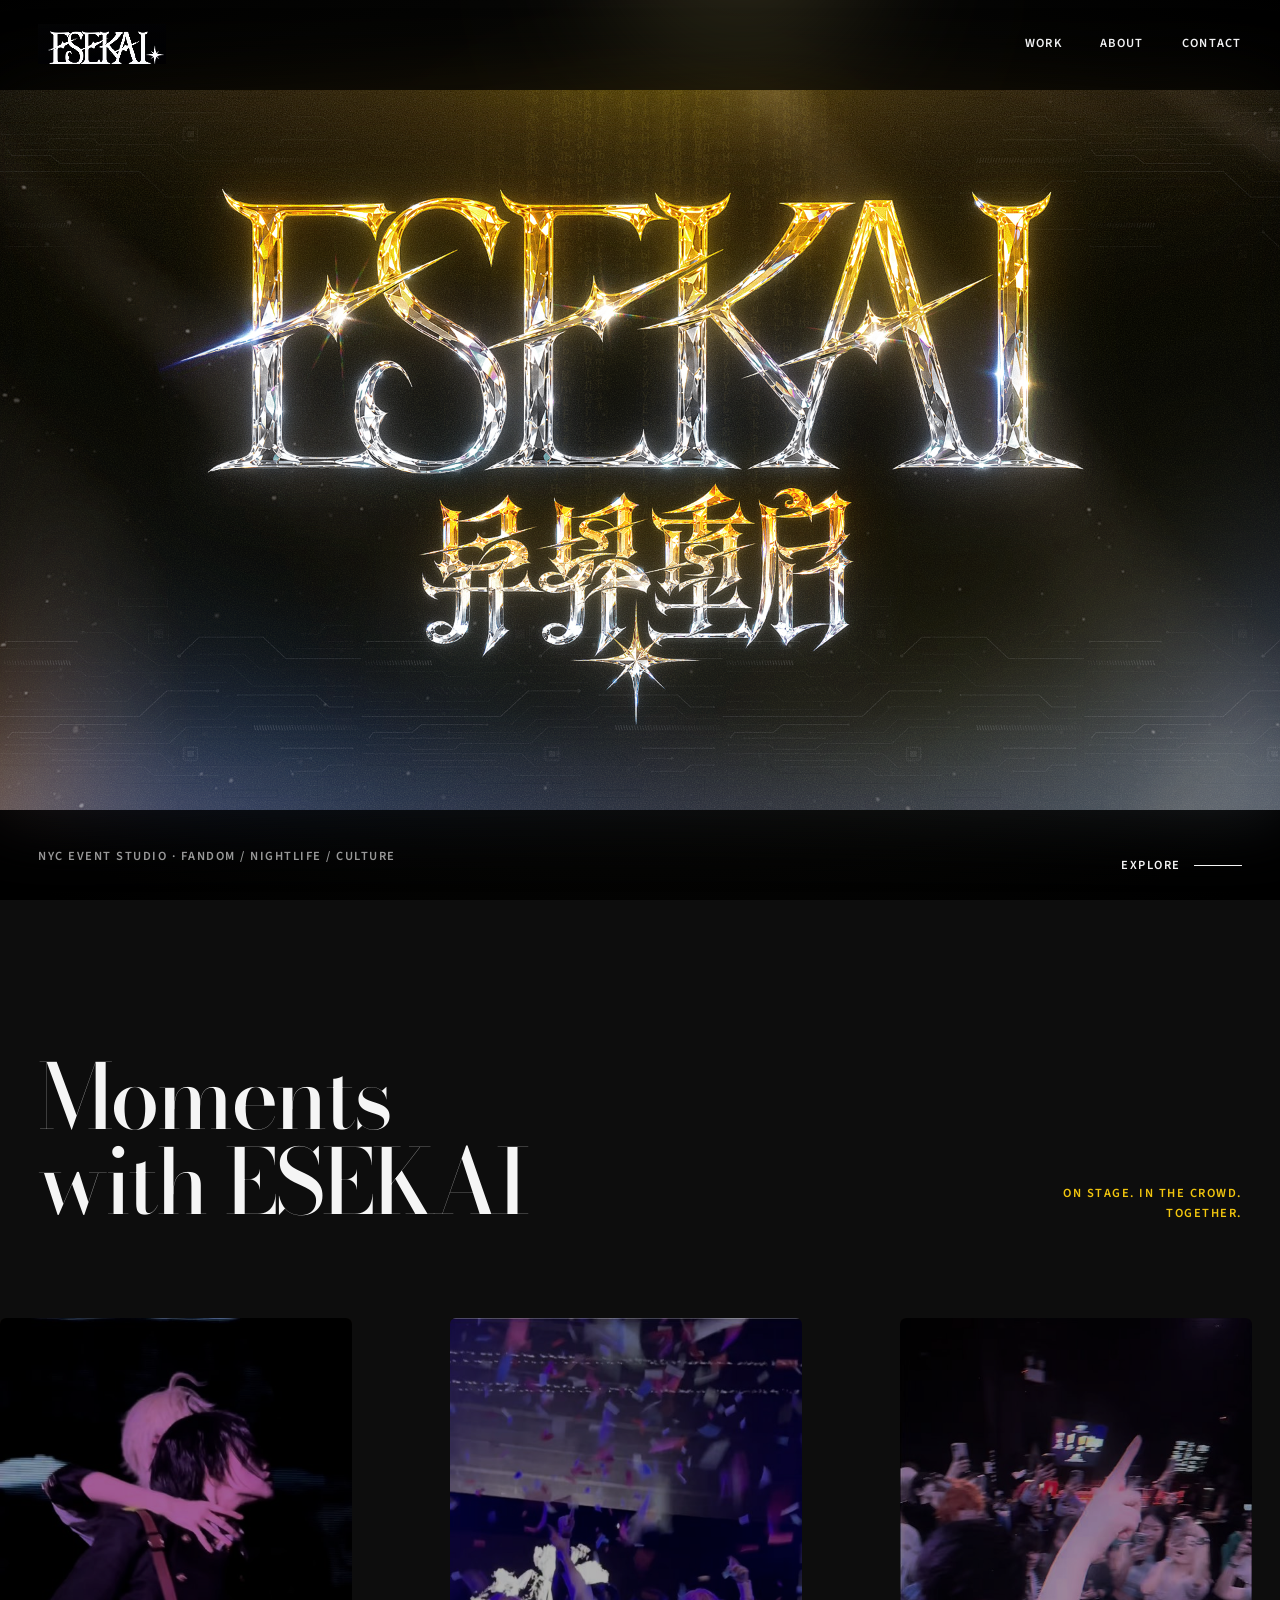
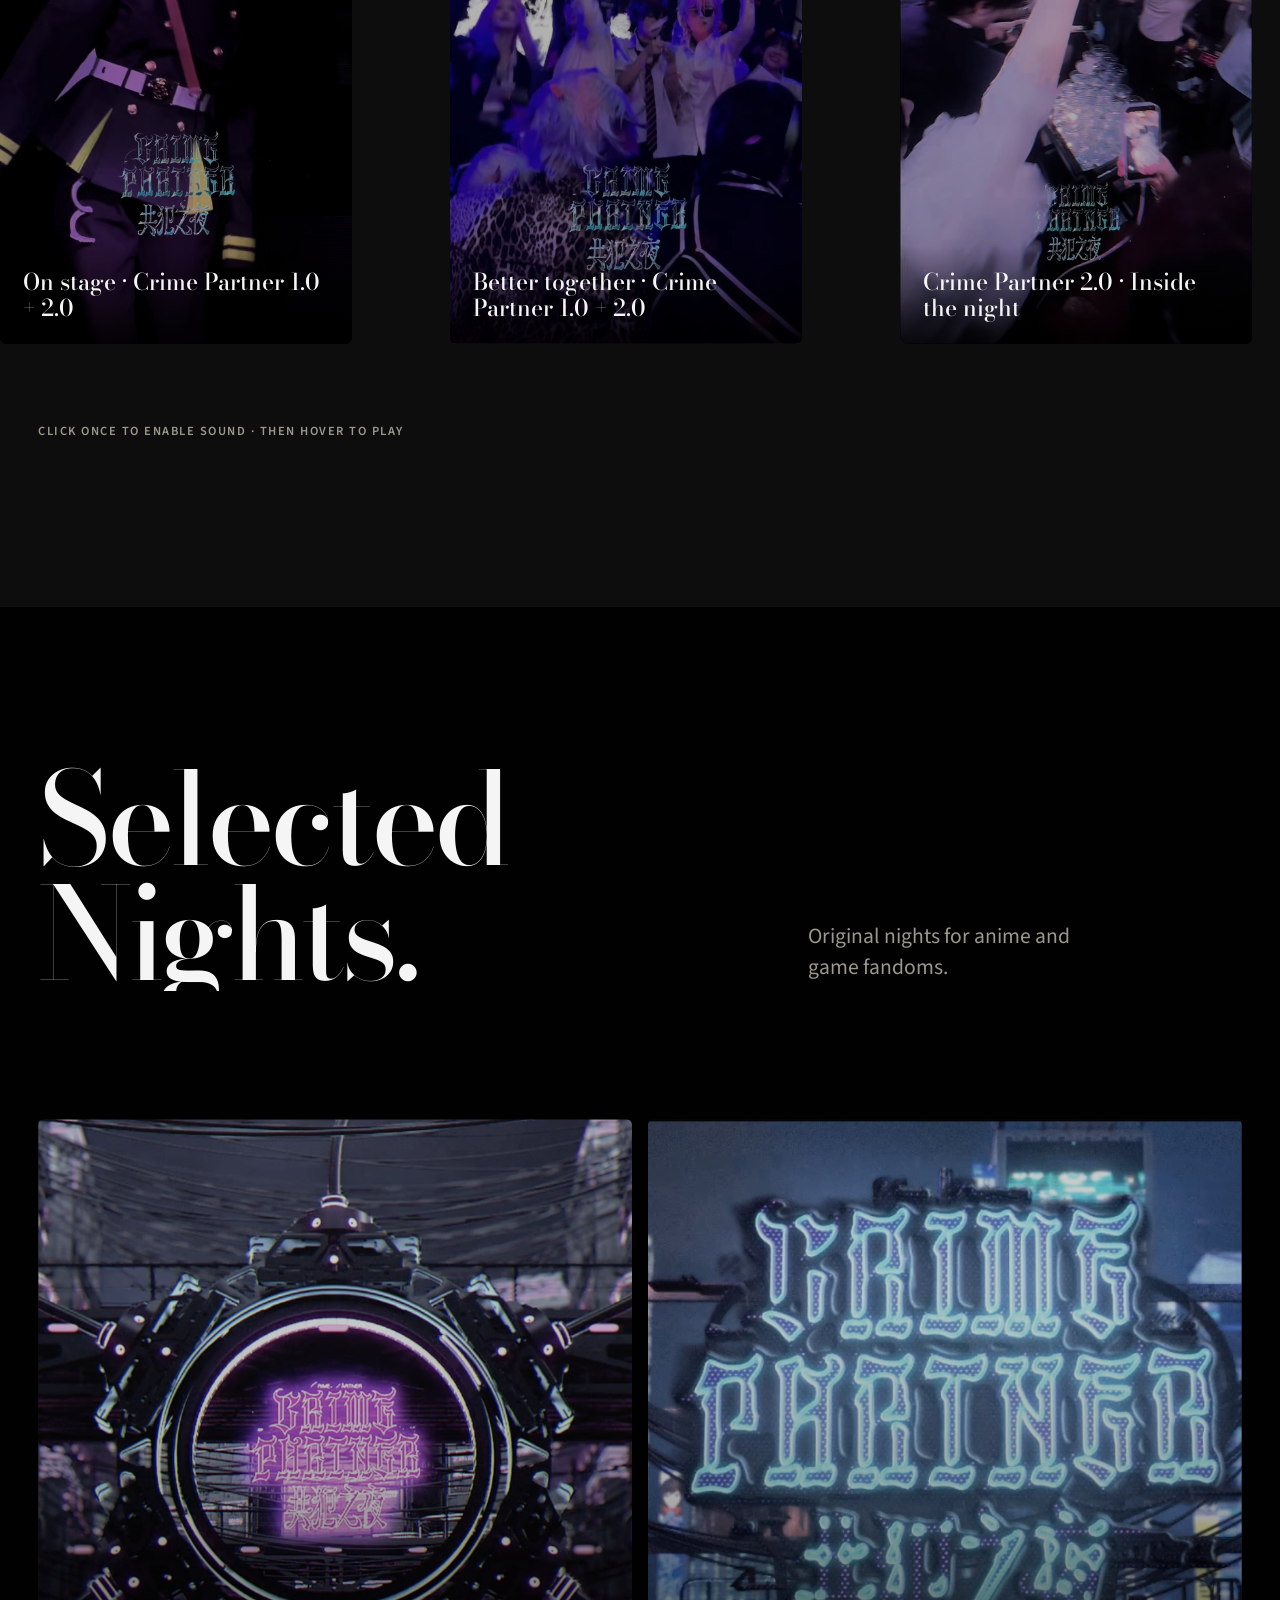
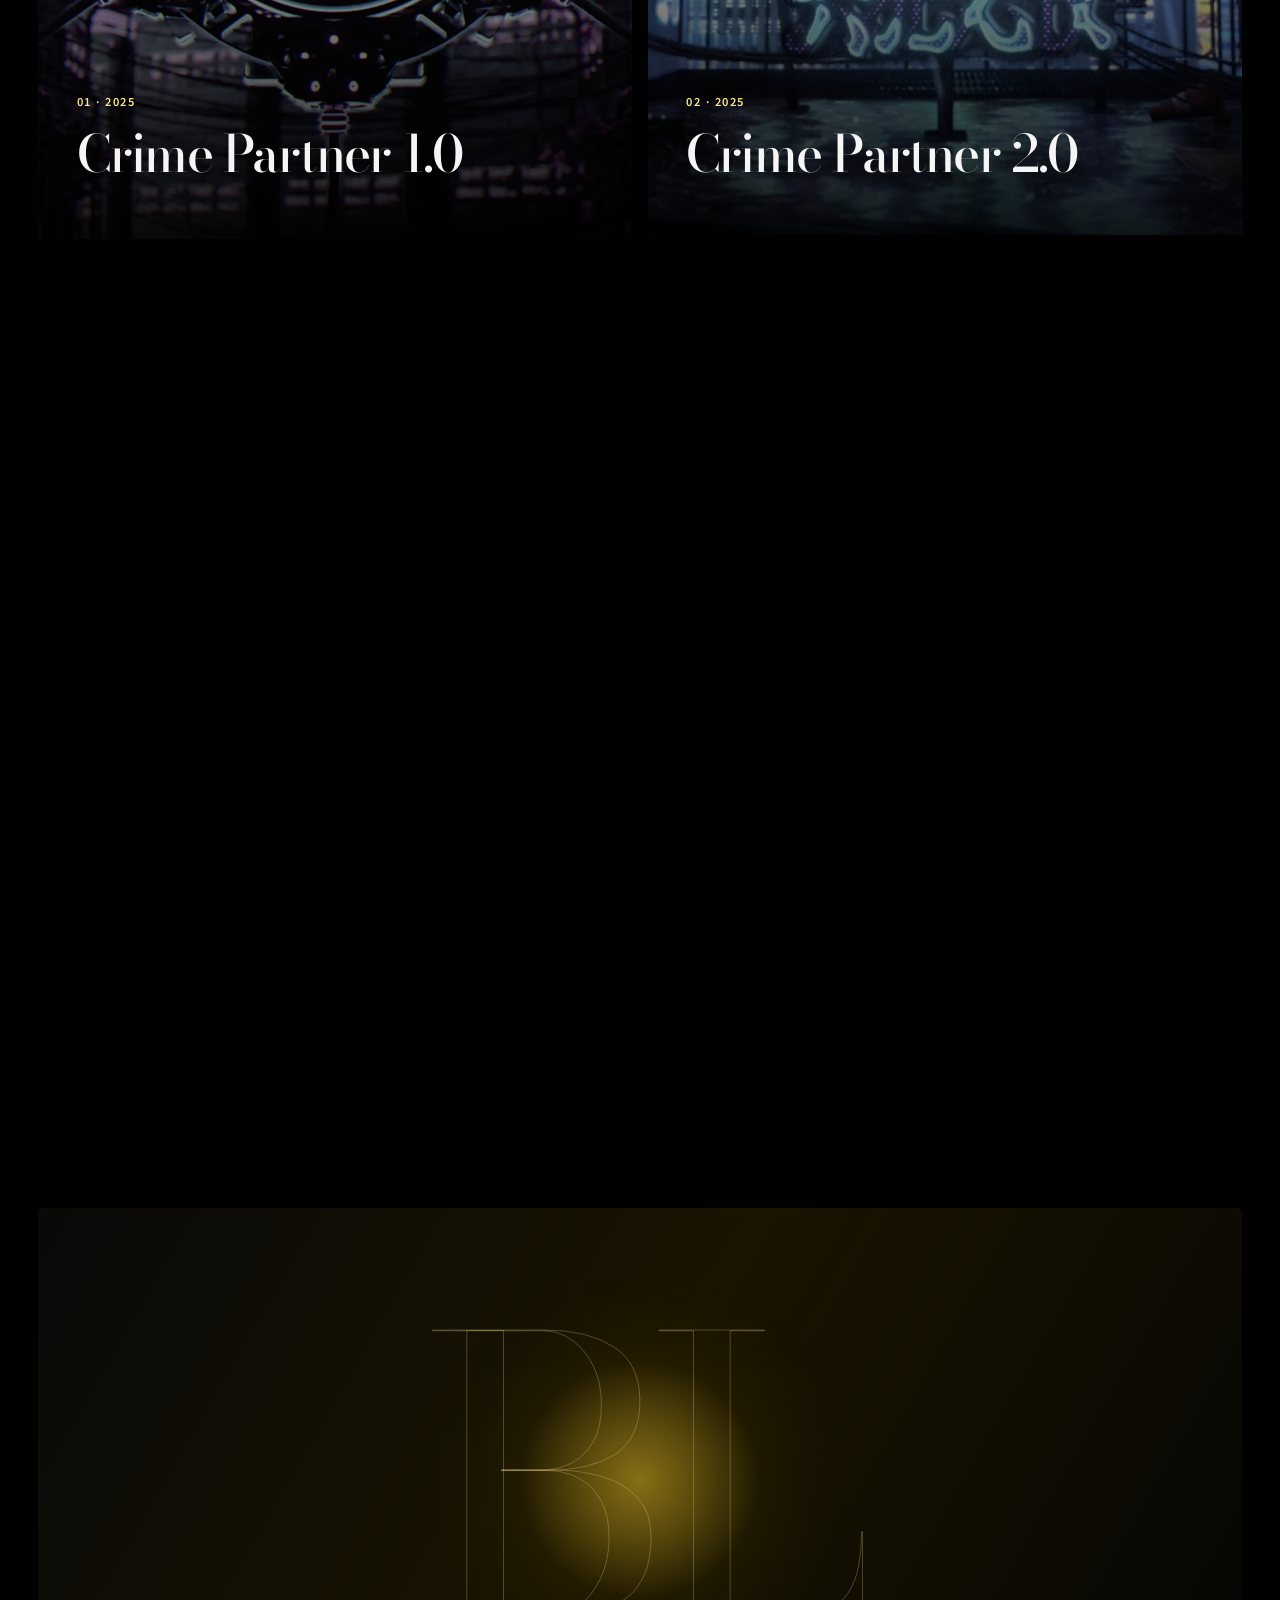
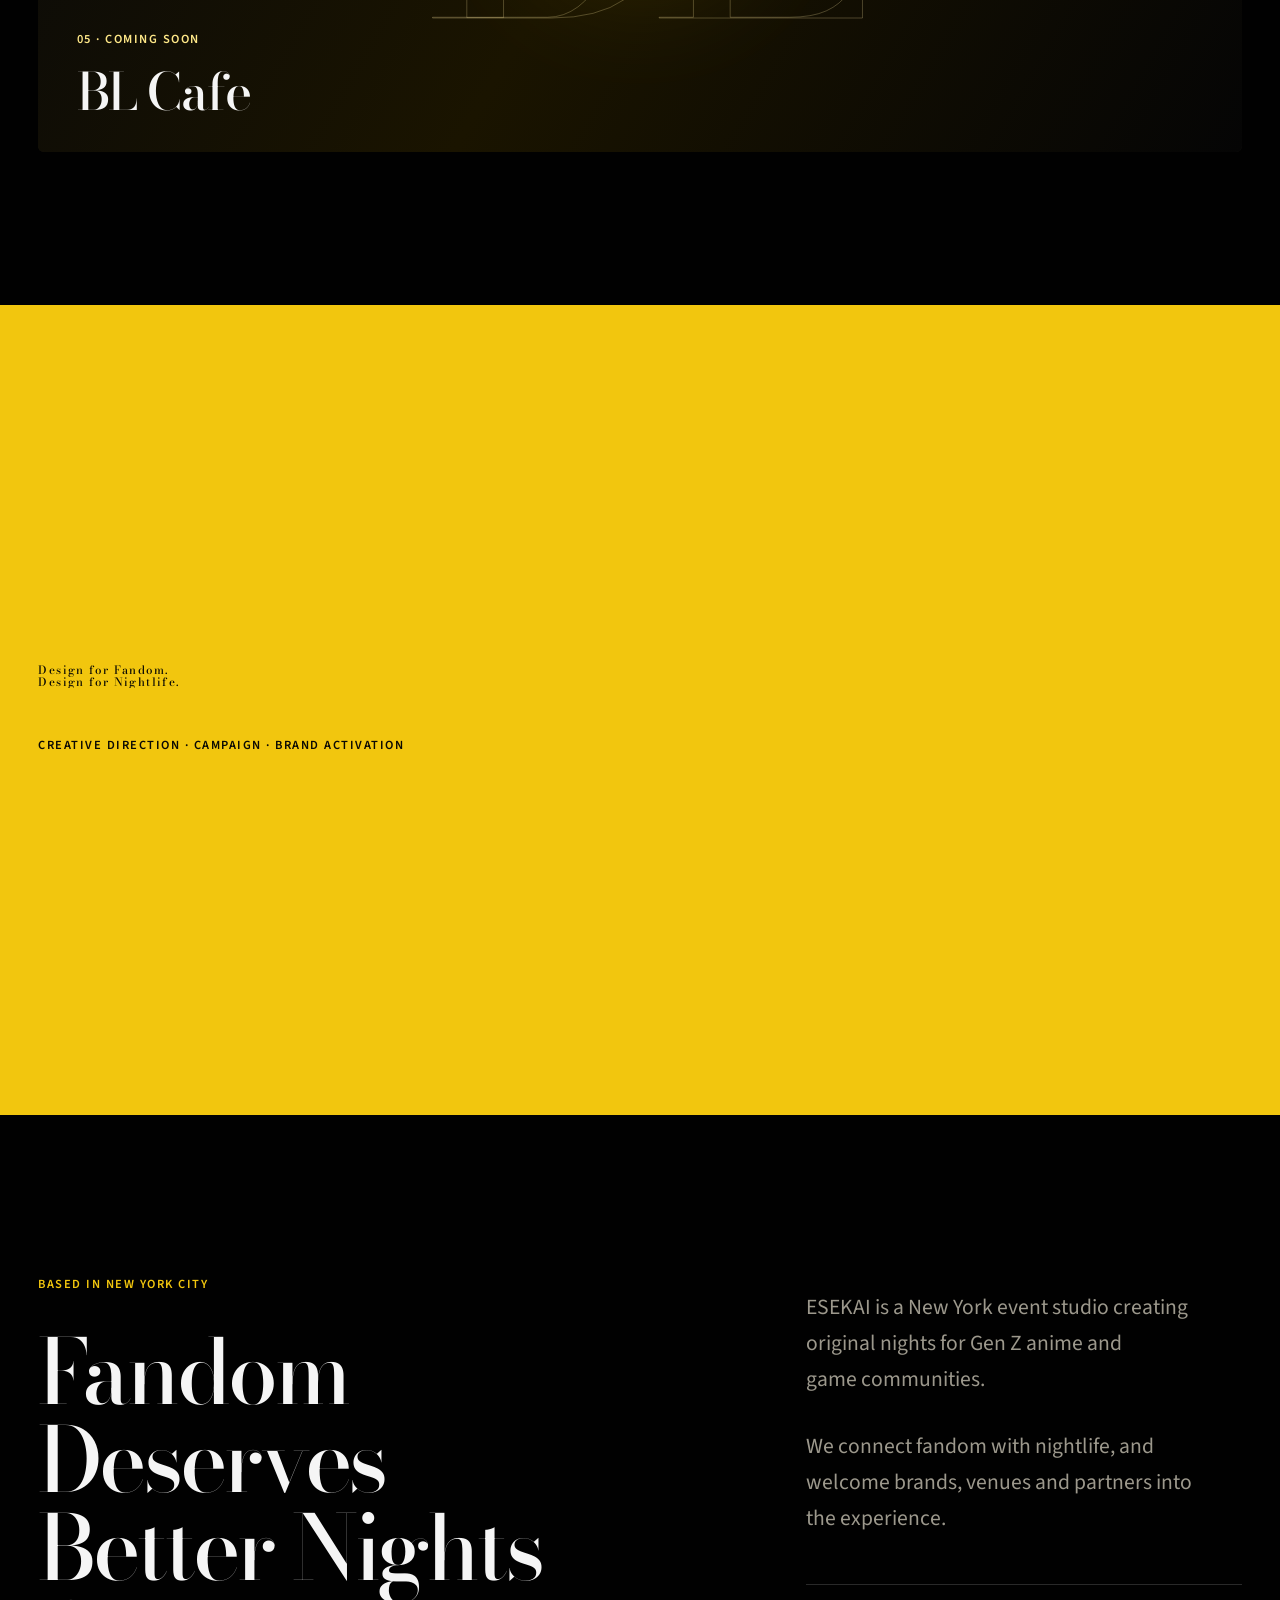
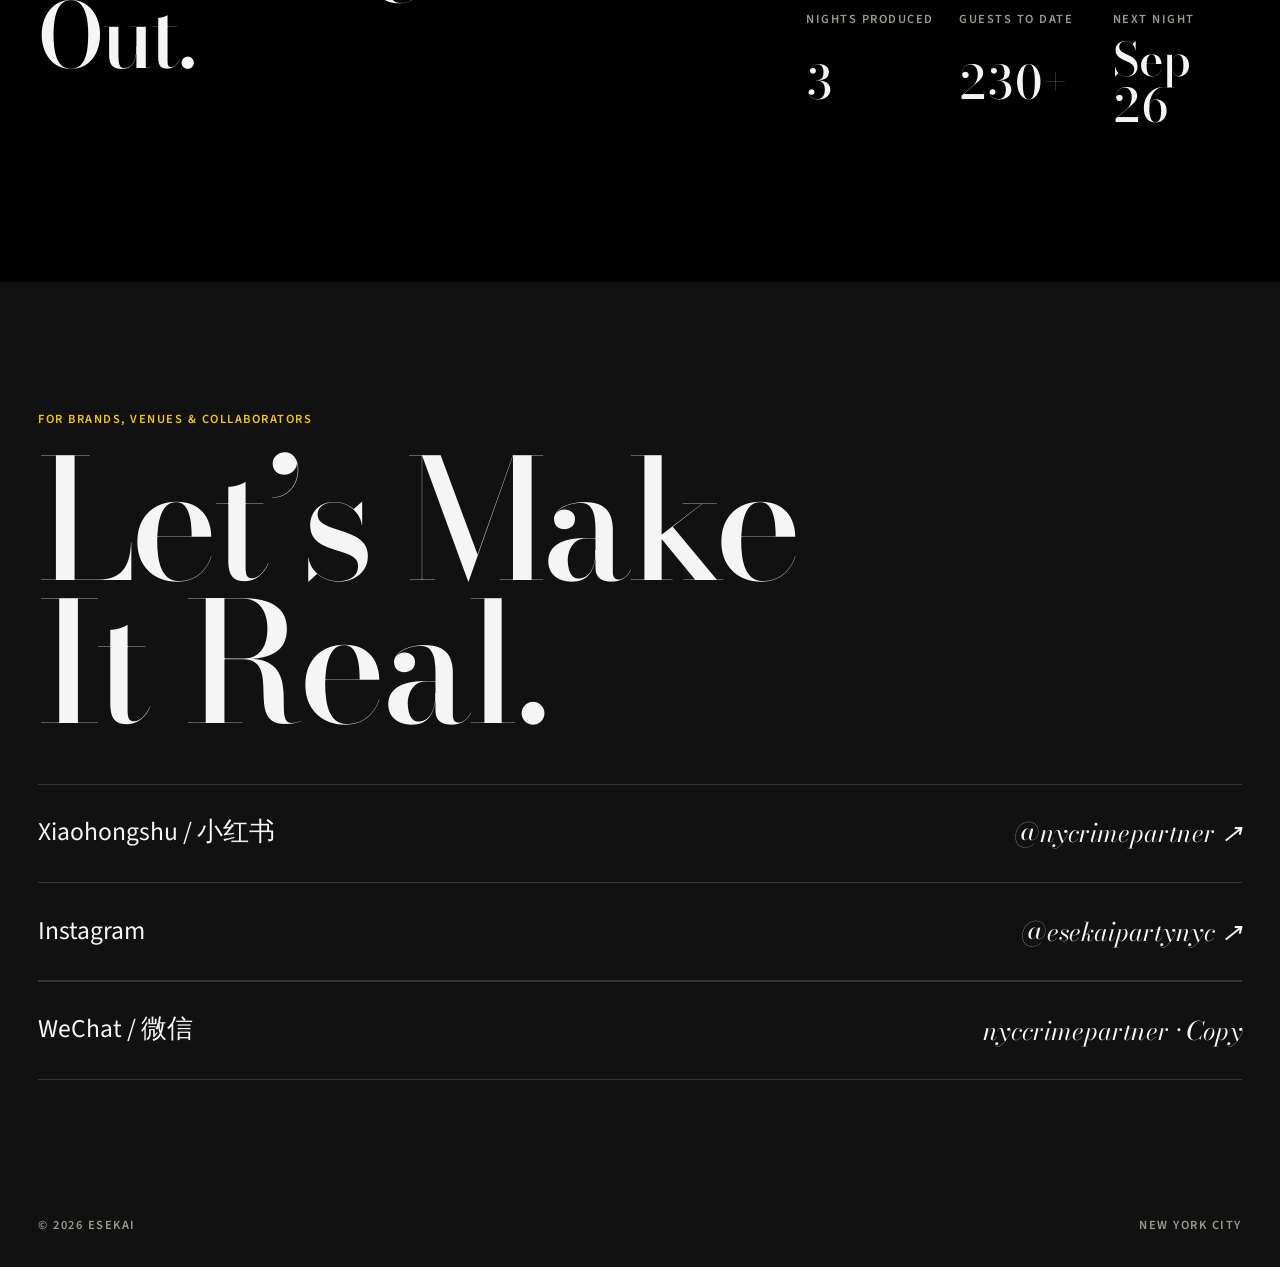
==== commit e064805e: "Direction B: editorial type system, restore scroll motion - content.css rewritten as a clean five-st" ====
--- a/index.html
+++ b/index.html
@@ -6,6 +6,9 @@
   <meta name="description" content="ESEKAI is a New York event studio creating nightlife for fandom communities and cultural partners.">
   <title>ESEKAI — NYC Event Studio</title>
   <link rel="icon" href="assets/esekai-logo.png">
+  <link rel="preconnect" href="https://fonts.googleapis.com">
+  <link rel="preconnect" href="https://fonts.gstatic.com" crossorigin>
+  <link rel="stylesheet" href="https://fonts.googleapis.com/css2?family=Bodoni+Moda:ital,opsz,wght@0,6..96,400..700;1,6..96,400..700&family=Source+Sans+3:wght@400;600&display=swap">
   <link rel="stylesheet" href="styles.css">
   <link rel="stylesheet" href="content.css">
   <link rel="stylesheet" href="cases.css">
@@ -39,7 +42,7 @@
       <a class="scroll-cue" href="#moments"><span>Explore</span><i></i></a>
     </section>
 
-<section class="moments" id="moments" aria-labelledby="moments-title"><div class="moments-head"><span>On stage. In the crowd. Together.</span><h2 id="moments-title">Moments<br>with ESEKAI</h2></div><div class="reel-rail" tabindex="0" aria-label="Event films; scroll horizontally for more"><figure class="film"><video loop playsinline tabindex="0" role="button" aria-pressed="false" preload="none" poster="assets/reel-stage.jpg" aria-label="On stage · Crime Partner 1.0 + 2.0"><source src="reels/舞台.web.mp4">Your browser cannot play this video. <a href="reels/舞台.web.mp4">Open video</a></video><figcaption>On stage · Crime Partner 1.0 + 2.0</figcaption></figure><figure class="film"><video loop playsinline tabindex="0" role="button" aria-pressed="false" preload="none" poster="assets/reel-together.jpg" aria-label="Better together · Crime Partner 1.0 + 2.0"><source src="reels/双人cut.web.mp4">Your browser cannot play this video. <a href="reels/双人cut.web.mp4">Open video</a></video><figcaption>Better together · Crime Partner 1.0 + 2.0</figcaption></figure><figure class="film"><video loop playsinline tabindex="0" role="button" aria-pressed="false" preload="none" poster="assets/reel-cp2.jpg" aria-label="Crime Partner 2.0 · Inside the night"><source src="reels/2.0 overview+game.web.mp4">Your browser cannot play this video. <a href="reels/2.0 overview+game.web.mp4">Open video</a></video><figcaption>Crime Partner 2.0 · Inside the night</figcaption></figure><figure class="film"><video loop playsinline tabindex="0" role="button" aria-pressed="false" preload="none" poster="assets/reel-game-night.jpg" aria-label="Respawn · Game night"><source src="reels/异界重启overview.web.mp4">Your browser cannot play this video. <a href="reels/异界重启overview.web.mp4">Open video</a></video><figcaption>Respawn · Game night</figcaption></figure><figure class="film"><video loop playsinline tabindex="0" role="button" aria-pressed="false" preload="none" poster="assets/reel-cp3.jpg" aria-label="Crime Partner 3.0 · Coming next"><source src="reels/3.0宣传.web.mp4">Your browser cannot play this video. <a href="reels/3.0宣传.web.mp4">Open video</a></video><figcaption>Crime Partner 3.0 · Coming next</figcaption></figure></div><p class="rail-note">Click once to enable sound · Then hover to play</p></section>
+<section class="moments" id="moments" aria-labelledby="moments-title"><div class="moments-head reveal"><span>On stage. In the crowd. Together.</span><h2 id="moments-title">Moments<br>with ESEKAI</h2></div><div class="reel-rail" tabindex="0" aria-label="Event films; scroll horizontally for more"><figure class="film reveal" style="--i:0"><video loop playsinline tabindex="0" role="button" aria-pressed="false" preload="none" poster="assets/reel-stage.jpg" aria-label="On stage · Crime Partner 1.0 + 2.0"><source src="reels/舞台.web.mp4">Your browser cannot play this video. <a href="reels/舞台.web.mp4">Open video</a></video><figcaption>On stage · Crime Partner 1.0 + 2.0</figcaption></figure><figure class="film reveal" style="--i:1"><video loop playsinline tabindex="0" role="button" aria-pressed="false" preload="none" poster="assets/reel-together.jpg" aria-label="Better together · Crime Partner 1.0 + 2.0"><source src="reels/双人cut.web.mp4">Your browser cannot play this video. <a href="reels/双人cut.web.mp4">Open video</a></video><figcaption>Better together · Crime Partner 1.0 + 2.0</figcaption></figure><figure class="film reveal" style="--i:2"><video loop playsinline tabindex="0" role="button" aria-pressed="false" preload="none" poster="assets/reel-cp2.jpg" aria-label="Crime Partner 2.0 · Inside the night"><source src="reels/2.0 overview+game.web.mp4">Your browser cannot play this video. <a href="reels/2.0 overview+game.web.mp4">Open video</a></video><figcaption>Crime Partner 2.0 · Inside the night</figcaption></figure><figure class="film reveal" style="--i:3"><video loop playsinline tabindex="0" role="button" aria-pressed="false" preload="none" poster="assets/reel-game-night.jpg" aria-label="Respawn · Game night"><source src="reels/异界重启overview.web.mp4">Your browser cannot play this video. <a href="reels/异界重启overview.web.mp4">Open video</a></video><figcaption>Respawn · Game night</figcaption></figure><figure class="film reveal" style="--i:4"><video loop playsinline tabindex="0" role="button" aria-pressed="false" preload="none" poster="assets/reel-cp3.jpg" aria-label="Crime Partner 3.0 · Coming next"><source src="reels/3.0宣传.web.mp4">Your browser cannot play this video. <a href="reels/3.0宣传.web.mp4">Open video</a></video><figcaption>Crime Partner 3.0 · Coming next</figcaption></figure></div><p class="rail-note">Click once to enable sound · Then hover to play</p></section>
     <section class="work" id="work" aria-labelledby="work-title">
       <div class="section-lead reveal reveal-title">
         <h1 id="work-title">Selected<br>Nights.</h1>
@@ -110,9 +113,9 @@
 
     
 
-    <section class="statement reveal" aria-label="ESEKAI positioning">
-      <p>Design for Fandom.<br>Design for Nightlife.</p>
-      <span>Creative Direction · Campaign · Brand Activation</span>
+    <section class="statement" aria-label="ESEKAI positioning">
+      <p class="reveal reveal-lines"><span class="line"><span>Design for Fandom.</span></span><span class="line"><span>Design for Nightlife.</span></span></p>
+      <span class="reveal">Creative Direction · Campaign · Brand Activation</span>
     </section>
 
     <section class="about" id="about" aria-labelledby="about-title">
@@ -122,16 +125,17 @@
       </div>
       <div class="about-body reveal">
         <p>ESEKAI is a New York event studio creating original nights for Gen Z anime and game communities.</p>
-        <p>We connect fandom with nightlife—and welcome brands, venues and partners into the experience.</p>
+        <p>We connect fandom with nightlife, and welcome brands, venues and partners into the experience.</p>
+        <dl class="stats"><div><dt>Nights produced</dt><dd>3</dd></div><div><dt>Guests to date</dt><dd>230+</dd></div><div><dt>Next night</dt><dd>Sep 26</dd></div></dl>
       </div>
     </section>
 
     <section class="contact" id="contact" aria-labelledby="contact-title">
       <span class="reveal">For brands, venues & collaborators</span>
-      <h2 id="contact-title" class="reveal">Let’s Make<br>It Real.</h2>
-      <a class="contact-link" href="https://xhslink.cn/o/AQ33cCl4J5U" target="_blank" rel="noopener noreferrer"><span>Xiaohongshu / 小红书</span><span>@nycrimepartner ↗</span></a>
-      <a class="contact-link" href="https://www.instagram.com/esekaipartynyc/" target="_blank" rel="noopener noreferrer"><span>Instagram</span><span>@esekaipartynyc ↗</span></a>
-      <button class="contact-link wechat-copy" type="button" aria-label="Copy WeChat ID nyccrimepartner"><span>WeChat / 微信</span><span>nyccrimepartner · Copy</span></button>
+      <h2 id="contact-title" class="reveal reveal-lines"><span class="line"><span>Let’s Make</span></span><span class="line"><span>It Real.</span></span></h2>
+      <a class="contact-link reveal" href="https://xhslink.cn/o/AQ33cCl4J5U" target="_blank" rel="noopener noreferrer"><span>Xiaohongshu / 小红书</span><span>@nycrimepartner ↗</span></a>
+      <a class="contact-link reveal" href="https://www.instagram.com/esekaipartynyc/" target="_blank" rel="noopener noreferrer"><span>Instagram</span><span>@esekaipartynyc ↗</span></a>
+      <button class="contact-link wechat-copy reveal" type="button" aria-label="Copy WeChat ID nyccrimepartner"><span>WeChat / 微信</span><span>nyccrimepartner · Copy</span></button>
       <p id="contact-status" role="status" aria-live="polite"></p>
       <footer><span>© 2026 ESEKAI</span><span>NEW YORK CITY</span></footer>
     </section>
--- a/content.css
+++ b/content.css
@@ -1,67 +1,119 @@
-/* Free, locally hosted fonts; no condensed body typography. */
-.project.cover-project { min-height:0; background:transparent; overflow:visible; }
-.cover-project > a { position:relative; display:block; }
-.cover-project figure { position:relative; aspect-ratio:21/10; border-radius:16px; overflow:hidden; }
-.cover-project figure img,.cover-project figure video { position:absolute; inset:0; width:100%; height:100%; object-fit:cover; object-position:center; }
-.cover-project figure video { visibility:hidden; pointer-events:none; }
+/* ESEKAI type system (Direction B: editorial serif).
+   Loaded after styles.css. Defines typography, spacing and the few
+   homepage behaviours that differ from the base layout. Motion lives
+   in styles.css and is driven by script.js (html.js + .is-visible). */
+
+/* Local fonts as fallback; Google Fonts (linked in index.html) supply the full weight range. */
+@font-face { font-family:"Bodoni Moda Local"; src:url("assets/bodoni-moda-bold.ttf") format("truetype"); font-weight:700; font-style:normal; font-display:swap; }
+@font-face { font-family:"Source Sans 3 Local"; src:url("assets/source-sans-3.ttf") format("truetype"); font-weight:400; font-style:normal; font-display:swap; }
+
+:root {
+  --font-display:"Bodoni Moda","Bodoni Moda Local","Bodoni 72",Didot,Georgia,serif;
+  --font-body:"Source Sans 3","Source Sans 3 Local","Helvetica Neue",Arial,sans-serif;
+  /* Five step scale */
+  --t-display:clamp(4.5rem,13vw,12rem);   /* Contact: the loudest moment */
+  --t-h1:clamp(4rem,10vw,9rem);           /* Selected Nights */
+  --t-h2:clamp(3rem,7vw,6.5rem);          /* Moments, About, Statement */
+  --t-card:clamp(2rem,4vw,4rem);          /* Project titles */
+  --t-lead:clamp(1.1rem,1.7vw,1.35rem);   /* Section intros */
+  --t-body:1.1rem;
+  --t-eyebrow:.78rem;
+}
+
+body { cursor:auto; font-family:var(--font-body); font-size:var(--t-body); line-height:1.55; }
+button,a,summary { cursor:pointer; }
+.cursor,.scene-transition,.logo-sheen { display:none!important; }
+
+/* Display roles */
+h1,h2,.statement p { font-family:var(--font-display); font-weight:500; text-transform:none; letter-spacing:-.02em; text-wrap:balance; font-optical-sizing:auto; }
+p { text-wrap:pretty; }
+
+/* Eyebrow / utility role: small caps sans, tracked */
+nav a,.hero-line,.scroll-cue,.rail-note,.project-copy span,.project::after,.moments-head > span,.about-heading span,.contact > span,.statement > span,footer,.film figcaption span,.stats dt {
+  font-family:var(--font-body); font-size:var(--t-eyebrow); font-weight:600; letter-spacing:.12em; text-transform:uppercase;
+}
+.moments-head > span,.about-heading span,.contact > span { color:var(--yellow); }
+.statement > span { color:#0a0904; }
+nav a { letter-spacing:.1em; }
+
+/* Hero */
+.hero-logo { object-fit:contain; transform:translate(calc(var(--mx,0) * -8px),calc(var(--my,0) * -5px)); transition:transform .9s var(--ease); }
+.logo-glow { transform:translate(calc(var(--mx,0) * 18px),calc(var(--my,0) * 12px)); }
+
+/* Moments */
+.moments { padding:clamp(7rem,12vw,12rem) 0; }
+.moments-head { grid-template-columns:1fr auto; align-items:end; margin-bottom:clamp(3rem,6vw,5rem); }
+.moments-head h2 { grid-column:1; grid-row:1; font-size:var(--t-h2); line-height:.95; text-transform:none; }
+.moments-head > span { grid-column:2; grid-row:1; max-width:16rem; line-height:1.6; text-align:right; }
+.reel-rail { gap:clamp(.75rem,1.4vw,1.4rem); cursor:auto; scrollbar-width:none; }
+.reel-rail::-webkit-scrollbar { display:none; }
+.reel-rail .film { flex:0 0 min(22rem,68vw); position:relative; scroll-snap-align:start; border-radius:6px; overflow:hidden; background:#18130a; }
+.reel-rail video { width:100%; height:auto; aspect-ratio:9/16; max-height:none; object-fit:cover; display:block; cursor:pointer; filter:saturate(.75) brightness(.7); transition:filter .5s var(--ease); }
+.reel-rail .film:hover video,.reel-rail .film:focus-within video { filter:none; }
+.reel-rail .film figcaption { position:absolute; z-index:2; left:0; right:0; bottom:0; padding:1.4rem; margin:0; pointer-events:none; background:linear-gradient(180deg,rgba(0,0,0,0),rgba(0,0,0,.85)); font-family:var(--font-display); font-weight:500; font-size:clamp(1.15rem,1.8vw,1.5rem); line-height:1.15; color:var(--ink); }
+.rail-note { color:var(--muted); }
+
+/* Work */
+.section-lead h1 { font-size:var(--t-h1); line-height:.9; text-transform:none; }
+.section-lead p { max-width:30ch; font-size:var(--t-lead); }
+.project,.media,.attendee-quote { border-radius:6px; overflow:hidden; }
+.project figure img { filter:saturate(.8) brightness(.8); transition:filter .55s var(--ease),transform .9s var(--ease); }
+.project:hover figure img,.project:focus-within figure img { filter:saturate(.45) brightness(.5) blur(0); transform:scale(1.04); }
+.project:nth-child(3) figure img,.project:nth-child(4) figure img { object-fit:cover; }
+.project-copy h2 { font-size:var(--t-card); line-height:1; text-transform:none; }
+.project-copy h2 small { display:block; font-family:var(--font-body); font-size:.3em; font-weight:600; letter-spacing:.12em; text-transform:uppercase; margin-top:.5em; }
+.project-copy span { margin-bottom:1rem; }
+.project-copy p { font-size:1.05rem; line-height:1.5; max-width:36ch; }
+.project::after { font-size:.7rem; letter-spacing:.1em; text-transform:none; font-weight:600; }
+/* Cover cards keep the hover video preview but share the overlay layout */
+.cover-project figure video { position:absolute; inset:0; width:100%; height:100%; object-fit:cover; visibility:hidden; pointer-events:none; }
 .cover-project.is-previewing figure video { visibility:visible; }
-.project.cover-project:hover figure img,.project.cover-project:focus-within figure img { filter:none; }
-.cover-project .project-wash { display:none; }
-.project.cover-project .project-copy { position:relative; padding:1.2rem .5rem; transform:none; }
-.cover-project .project-copy span { margin-bottom:.6rem; }
-.cover-project .project-copy p { display:none; }
-.cover-project::after { display:none; }
-.cover-preview-button { display:block; margin:0 auto; border:0; padding:.4rem .8rem; font:inherit; font-size:.875rem; background:transparent; color:var(--muted); }
-@font-face { font-family:"Bodoni Moda"; src:url("assets/bodoni-moda-bold.ttf") format("truetype"); font-weight:700; font-style:normal; font-display:swap; }
-@font-face { font-family:"Source Sans 3"; src:url("assets/source-sans-3.ttf") format("truetype"); font-weight:400; font-style:normal; font-display:swap; }
-body { cursor:auto; font-family:"Source Sans 3","Helvetica Neue",Arial,sans-serif; font-size:18px; line-height:1.5; }
-h1,h2,.statement p { font-family:"Bodoni Moda",Georgia,serif; font-weight:700; text-transform:none!important; letter-spacing:-.025em; text-wrap:balance; }
-p { text-wrap:pretty; }
-nav a { font-size:.875rem; letter-spacing:.04em; }
-.hero-line { font-size:.8rem; letter-spacing:.05em; }
-.project,.media,.film video,.attendee-quote { border-radius:16px; overflow:hidden; }
-.project-copy h2 { line-height:1.08; font-size:clamp(2.5rem,4.5vw,4.8rem); }
-.project-copy p { font-size:1.05rem; line-height:1.5; }
-.project-copy span { font-size:.85rem; letter-spacing:.04em; }
-.project-copy h2 small { font-family:"Source Sans 3",Arial,sans-serif; font-size:.32em; font-weight:400; }
-.section-lead p { max-width:30ch; }
-.moments { padding:clamp(4rem,8vw,8rem) 0; }
-.moments-head { grid-template-columns:1fr auto; align-items:end; }
-.moments-head h2 { grid-column:1; grid-row:1; }
-.moments-head > span { grid-column:2; grid-row:1; font:400 1rem/1.5 "Source Sans 3",Arial,sans-serif; letter-spacing:0; text-transform:none; }
-.about-body { font-size:1.2rem; }
-@media(max-width:800px) {
- .moments-head { display:flex; flex-direction:column; align-items:flex-start; }
- .moments-head > span { order:2; }
-}
-.cursor,.scene-transition,.logo-sheen { display:none!important; }
-button,a,summary { cursor:pointer; }
-:focus-visible { outline:2px solid var(--yellow); outline-offset:5px; }
-.js .reveal { opacity:1; transform:none; clip-path:none; filter:none; }
-.hero-logo { object-fit:contain; }
-.section-lead h1,.moments h2,.statement p,.about h2,.contact h2 { font-size:clamp(3rem,7vw,6rem); line-height:1; }
-.project figure img { filter:none; }
-.project:nth-child(3) figure img,.project:nth-child(4) figure img { object-fit:contain; }
-.project-coming { min-height:22rem; margin-top:5rem; }
-.contact { min-height:65svh; }
-.contact-link { flex-wrap:wrap; gap:1rem; }
+.cover-preview-button { position:absolute; left:1.1rem; top:1.1rem; z-index:4; border:1px solid rgba(255,236,169,.6); border-radius:2rem; padding:.55rem 1rem; background:rgba(0,0,0,.45); color:var(--ink); font:600 .72rem/1 var(--font-body); letter-spacing:.1em; text-transform:uppercase; opacity:0; transition:opacity .3s; }
+.project:hover .cover-preview-button,.project:focus-within .cover-preview-button,.cover-preview-button:focus-visible { opacity:1; }
+.project-coming { min-height:34rem; margin-top:clamp(4rem,9vw,9rem); }
+.coming-field b { font-family:var(--font-display); font-weight:400; font-size:clamp(12rem,30vw,30rem); letter-spacing:-.04em; }
+
+/* Statement */
+.statement p { font-size:var(--t-h2); line-height:.98; max-width:16ch; }
+.statement .line { display:block; overflow:hidden; }
+.statement .line > span { display:block; font:inherit; letter-spacing:inherit; text-transform:none; }
+
+/* About */
+.about { grid-template-columns:1.2fr .8fr; }
+.about h2 { font-size:var(--t-h2); line-height:.98; text-transform:none; }
+.about-body { font-size:var(--t-lead); line-height:1.65; }
+.stats { display:grid; grid-template-columns:repeat(3,1fr); gap:1.5rem; margin:3rem 0 0; padding-top:1.5rem; border-top:1px solid var(--line); color:var(--ink); }
+.stats div { display:grid; gap:.4rem; }
+.stats dt { color:var(--muted); }
+.stats dd { margin:0; font-family:var(--font-display); font-weight:500; font-size:clamp(2.2rem,3.6vw,3.4rem); line-height:1; font-variant-numeric:tabular-nums; }
+
+/* Contact */
+.contact { min-height:90svh; }
+.contact h2 { font-size:var(--t-display); line-height:.86; letter-spacing:-.03em; margin:1.25rem 0 3rem; }
+.contact .line { display:block; overflow:hidden; }
+.contact .line > span { display:block; }
+.contact-link { flex-wrap:wrap; gap:1rem; font-size:clamp(1.1rem,2vw,1.8rem); padding:1.8rem 0; border-bottom:0; }
+.contact-link:last-of-type { border-bottom:1px solid var(--line); }
+.contact-link span:last-child { font-family:var(--font-display); font-style:italic; font-weight:400; }
 .wechat-copy { background:transparent; border-left:0; border-right:0; color:inherit; font-family:inherit; text-align:left; }
 #contact-status { min-height:1.5em; color:var(--yellow); font-size:1rem; }
-.film { margin:0; min-width:0; }
-.film video { width:100%; display:block; max-height:80svh; background:#080808; object-fit:contain; }
-.film figcaption { color:#c6c6c6; font-size:.875rem; line-height:1.5; padding:1rem 0; }
-.reel-rail { gap:8px; cursor:auto; scrollbar-width:thin; scrollbar-color:#b5a054 #171717; }
-.reel-rail video { cursor:pointer; }
-.project .project-copy { text-align:center; padding-left:1rem; padding-right:1rem; }
-.project .project-copy h2 { font-size:clamp(1.65rem,3.2vw,3.5rem); white-space:nowrap; }
-.project .project-copy p { margin-left:auto; margin-right:auto; }
-@media(max-width:700px) {
- .project .project-copy h2 { font-size:clamp(1.35rem,6.3vw,2.7rem); }
- .reel-rail { gap:6px; }
+
+/* Line-mask reveal for the split headlines (Statement + Contact) */
+.js .reveal-lines .line > span { transform:translateY(110%) rotate(1.5deg); transition:transform 1s var(--ease); }
+.js .reveal-lines .line:nth-child(2) > span { transition-delay:.1s; }
+.js .reveal-lines.is-visible .line > span { transform:none; }
+.js .reveal-lines { opacity:1; transform:none; }
+
+@media (max-width:760px) {
+  .moments-head { grid-template-columns:1fr; }
+  .moments-head > span { grid-column:1; grid-row:2; text-align:left; }
+  .project:nth-child(3),.project:nth-child(4),.project-coming { margin-top:1rem; }
+  .project-coming { min-height:80vw; }
+  .stats { grid-template-columns:1fr 1fr; }
+  .hero-line { max-width:60%; line-height:1.6; }
+  .cover-preview-button { opacity:1; }
 }
-.reel-rail::-webkit-scrollbar { display:block; height:5px; }
-.reel-rail::-webkit-scrollbar-thumb { background:#b5a054; }
-.reel-rail .film { flex:0 0 min(25rem,78vw,39.375svh); scroll-snap-align:start; }
-.reel-rail video { width:100%; height:auto; aspect-ratio:9/16; max-height:none; object-fit:cover; }
-@media(max-width:700px) { .hero-line { max-width:60%; line-height:1.6; } }
-@media(prefers-reduced-motion:reduce) { .logo-stage { opacity:1; transform:none; filter:none; } }
+@media (prefers-reduced-motion:reduce) {
+  .logo-stage { opacity:1; transform:none; filter:none; }
+  .js .reveal-lines .line > span { transform:none; }
+}
--- a/cases.css
+++ b/cases.css
@@ -1,17 +1,17 @@
 /* One shared case-study system. Homepage styles stay in content.css. */
-.portfolio-case { max-width:1280px; margin:auto; padding:112px var(--gutter) 48px; color:#e4e0da; font:400 20px/1.65 Georgia,"Times New Roman",serif; }
+.portfolio-case { max-width:1280px; margin:auto; padding:112px var(--gutter) 48px; color:#e4e0da; font:400 20px/1.65 var(--font-body); }
 .case-opening { display:flex; flex-direction:column; gap:40px; margin-bottom:72px; }
 .case-summary { order:-1; width:100%; }
 .portfolio-head { text-align:center; margin:0 auto 32px; max-width:900px; }
 .portfolio-head > p:first-child,.original { color:#bcbcbc; font-size:16px; margin:0; }
-.portfolio-head h1 { font:700 clamp(40px,5.4vw,72px)/1.12 "Bodoni Moda",Georgia,serif; letter-spacing:-.025em; margin:16px 0 24px; }
+.portfolio-head h1 { font:500 clamp(40px,5.4vw,72px)/1.08 var(--font-display); letter-spacing:-.025em; margin:16px 0 24px; }
 .portfolio-head h1:focus { outline:none; }
 .portfolio-head .deck { max-width:58ch; margin:0 auto 16px; font-size:20px; line-height:1.6; }
 .original { display:block; }
 .facts { display:flex; flex-wrap:wrap; justify-content:center; gap:32px; background:none; color:#eeeae2; padding:24px 0; margin:0 auto; max-width:1040px; text-align:center; }
 .facts > div { flex:1 1 160px; }
-.facts dt { color:#d9bd77; font-size:16px; font-style:italic; font-weight:400; margin:0 0 12px; }
-.facts dd { margin:0; font-size:21px; font-weight:400; line-height:1.4; }
+.facts dt { color:#d9bd77; font-size:.78rem; font-weight:600; letter-spacing:.12em; text-transform:uppercase; margin:0 0 12px; }
+.facts dd { margin:0; font-family:var(--font-display); font-size:24px; font-weight:500; line-height:1.3; }
 .portfolio-case .media { margin:0 auto; width:100%; overflow:hidden; border-radius:16px; }
 .portfolio-case .media img { display:block; width:100%; height:auto; max-height:800px; object-fit:cover; }
 .case-opening > .media { max-width:1040px; }
@@ -22,10 +22,10 @@
 .portfolio-case .media.poster img { object-fit:contain; max-height:none; }
 .portfolio-case .film { display:block; width:min(100%,360px); margin:0 auto; align-self:center; }
 .portfolio-case .film video { display:block; width:100%; height:auto; aspect-ratio:9/16; max-height:none; object-fit:cover; border-radius:16px; }
-.portfolio-case .film figcaption { display:block; padding:0; margin:8px 0 0; font:400 14px/1.5 Georgia,serif; color:#bcbcbc; text-align:center; }
+.portfolio-case .film figcaption { display:block; padding:0; margin:8px 0 0; font:400 14px/1.5 var(--font-body); color:#bcbcbc; text-align:center; }
 .prose-chapter,.visual-chapter,.campaign,.feedback { margin:0 auto 64px; padding:0; text-align:center; }
 .prose-chapter,.chapter-copy { width:100%; max-width:660px; margin-left:auto; margin-right:auto; }
-.portfolio-case h2,.portfolio-case h3 { color:#e8d398; font:700 clamp(32px,3.5vw,48px)/1.15 "Bodoni Moda",Georgia,serif; letter-spacing:-.025em; text-align:center; margin:0 auto 24px; width:100%; }
+.portfolio-case h2,.portfolio-case h3 { color:#e8d398; font:500 clamp(32px,3.5vw,48px)/1.12 var(--font-display); letter-spacing:-.025em; text-align:center; margin:0 auto 24px; width:100%; }
 .prose-chapter p,.chapter-copy p { margin:0 auto; width:100%; max-width:56ch; font-size:20px; line-height:1.65; color:#e4e0da; text-align:center; text-wrap:balance; }
 .portfolio-case .prose-chapter,.portfolio-case .chapter-copy { text-align:center; transform:none; padding:0; }
 .visual-chapter { display:flex; flex-direction:column; gap:24px; }
@@ -41,9 +41,9 @@
 .attendee-quote p { font-size:20px; margin:0 0 16px; }
 .attendee-quote cite { color:#bcbcbc; font-size:14px; font-style:normal; }
 .portfolio-end { display:flex; justify-content:space-between; align-items:center; flex-wrap:wrap; gap:24px; padding:24px 0; border-top:1px solid #383838; font-size:18px; letter-spacing:0; }
-.portfolio-end a { color:#f2cc00; }
+.portfolio-end a { color:var(--yellow); font-weight:600; }
 .portfolio-end button { background:none; border:0; padding:12px 0; color:#ededed; font:inherit; }
-.case-close { font-family:Georgia,serif; font-size:16px; letter-spacing:0; background:#090909; color:#e8d398; border:1px solid #6b6048; text-transform:none; }
+.case-close { font-family:var(--font-body); font-size:.78rem; font-weight:600; letter-spacing:.1em; text-transform:uppercase; letter-spacing:0; background:#090909; color:#e8d398; border:1px solid #6b6048; text-transform:none; }
 .case-close:hover { background:#17140e; transform:none; }
 @media(max-width:700px) {
  .portfolio-case { padding:96px 20px 32px; }
@@ -69,7 +69,7 @@
 .portfolio-case .film-spread .film { width:100%; }
 .portfolio-case .film-spread .media { height:100%; max-width:none; }
 .portfolio-case .film-spread .media img { height:100%; min-height:100%; aspect-ratio:auto; object-fit:cover; }
-.case-video-toggle { display:block; margin:8px auto 0; padding:10px 16px; border:1px solid #6b6048; border-radius:30px; background:#090909; color:#e8d398; font:400 15px Georgia,serif; }
+.case-video-toggle { display:block; margin:8px auto 0; padding:10px 16px; border:1px solid #6b6048; border-radius:30px; background:#090909; color:#e8d398; font:600 .75rem/1 var(--font-body); letter-spacing:.1em; text-transform:uppercase; }
 .case-video-toggle:hover { background:#242017; }
 .portfolio-case .photo-pair { max-width:none; }
 .portfolio-case .media.phone-photo { width:100%; max-width:none; height:70svh; }
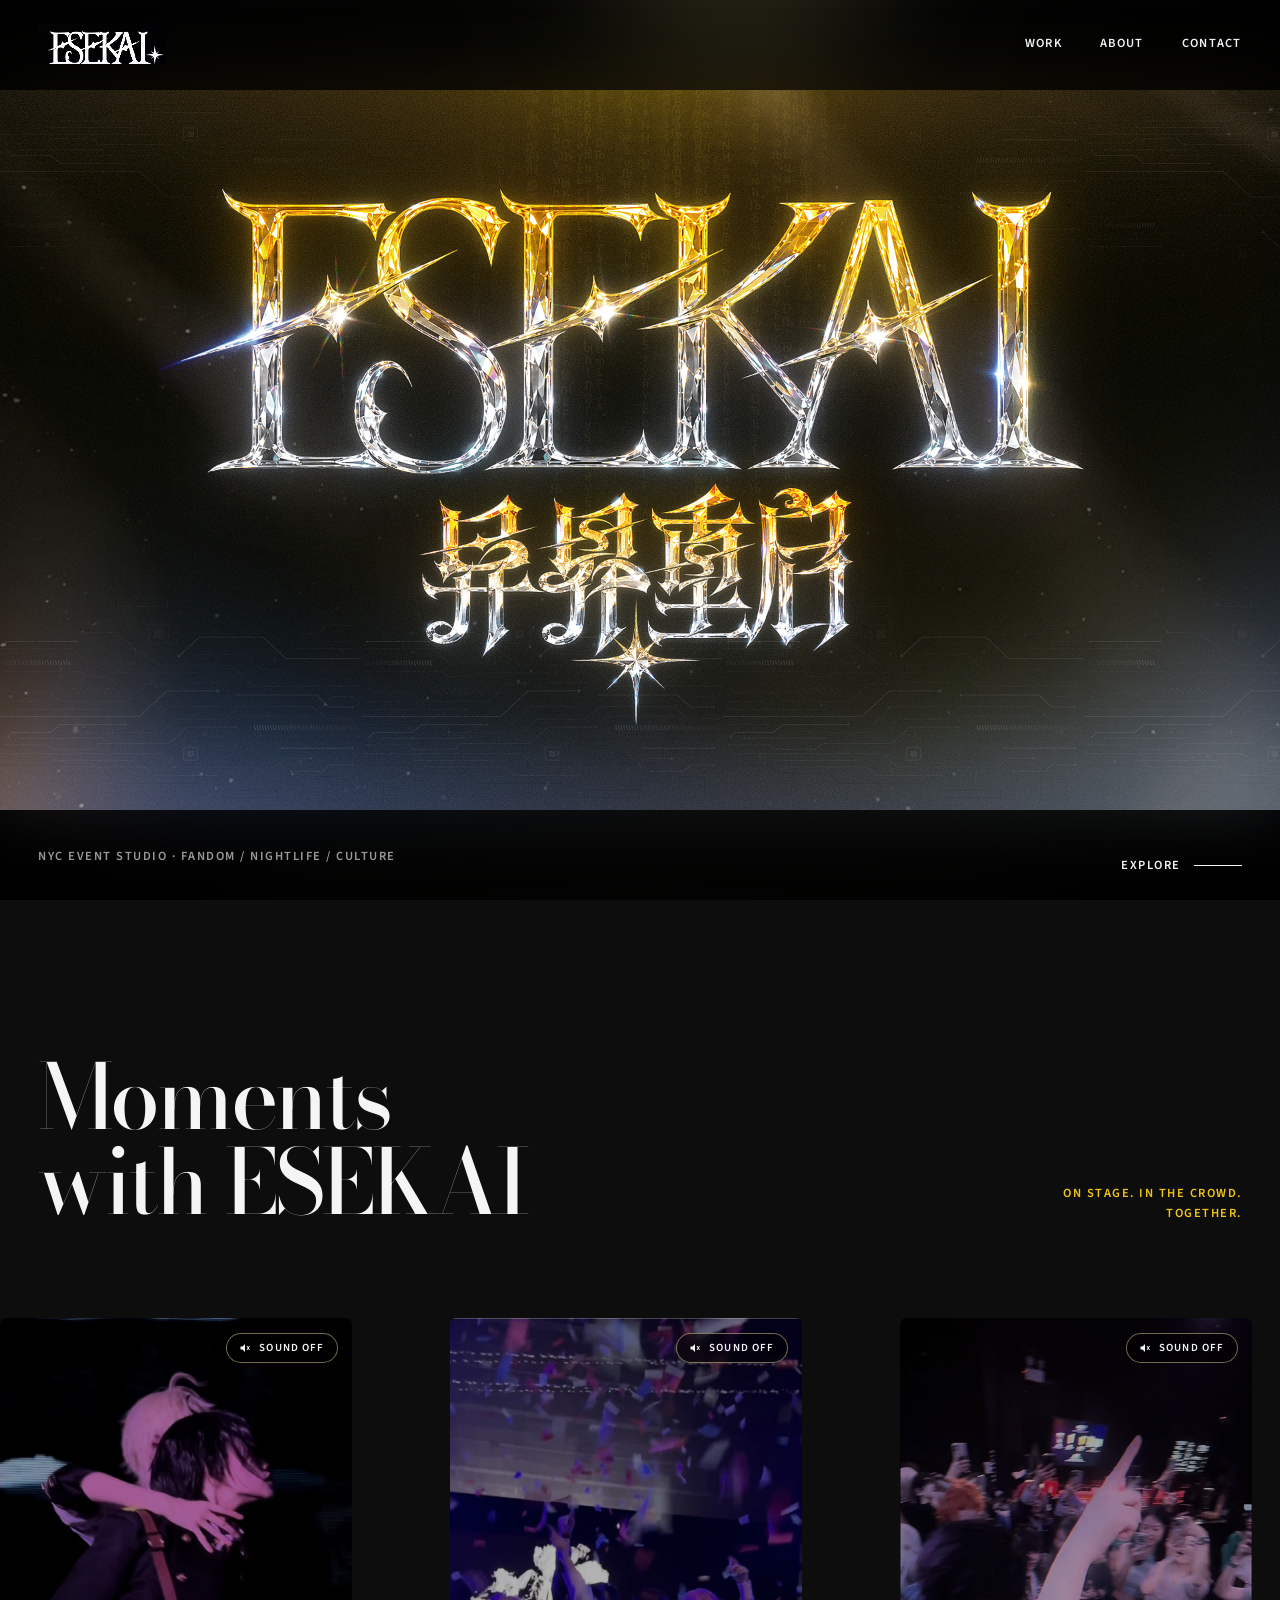
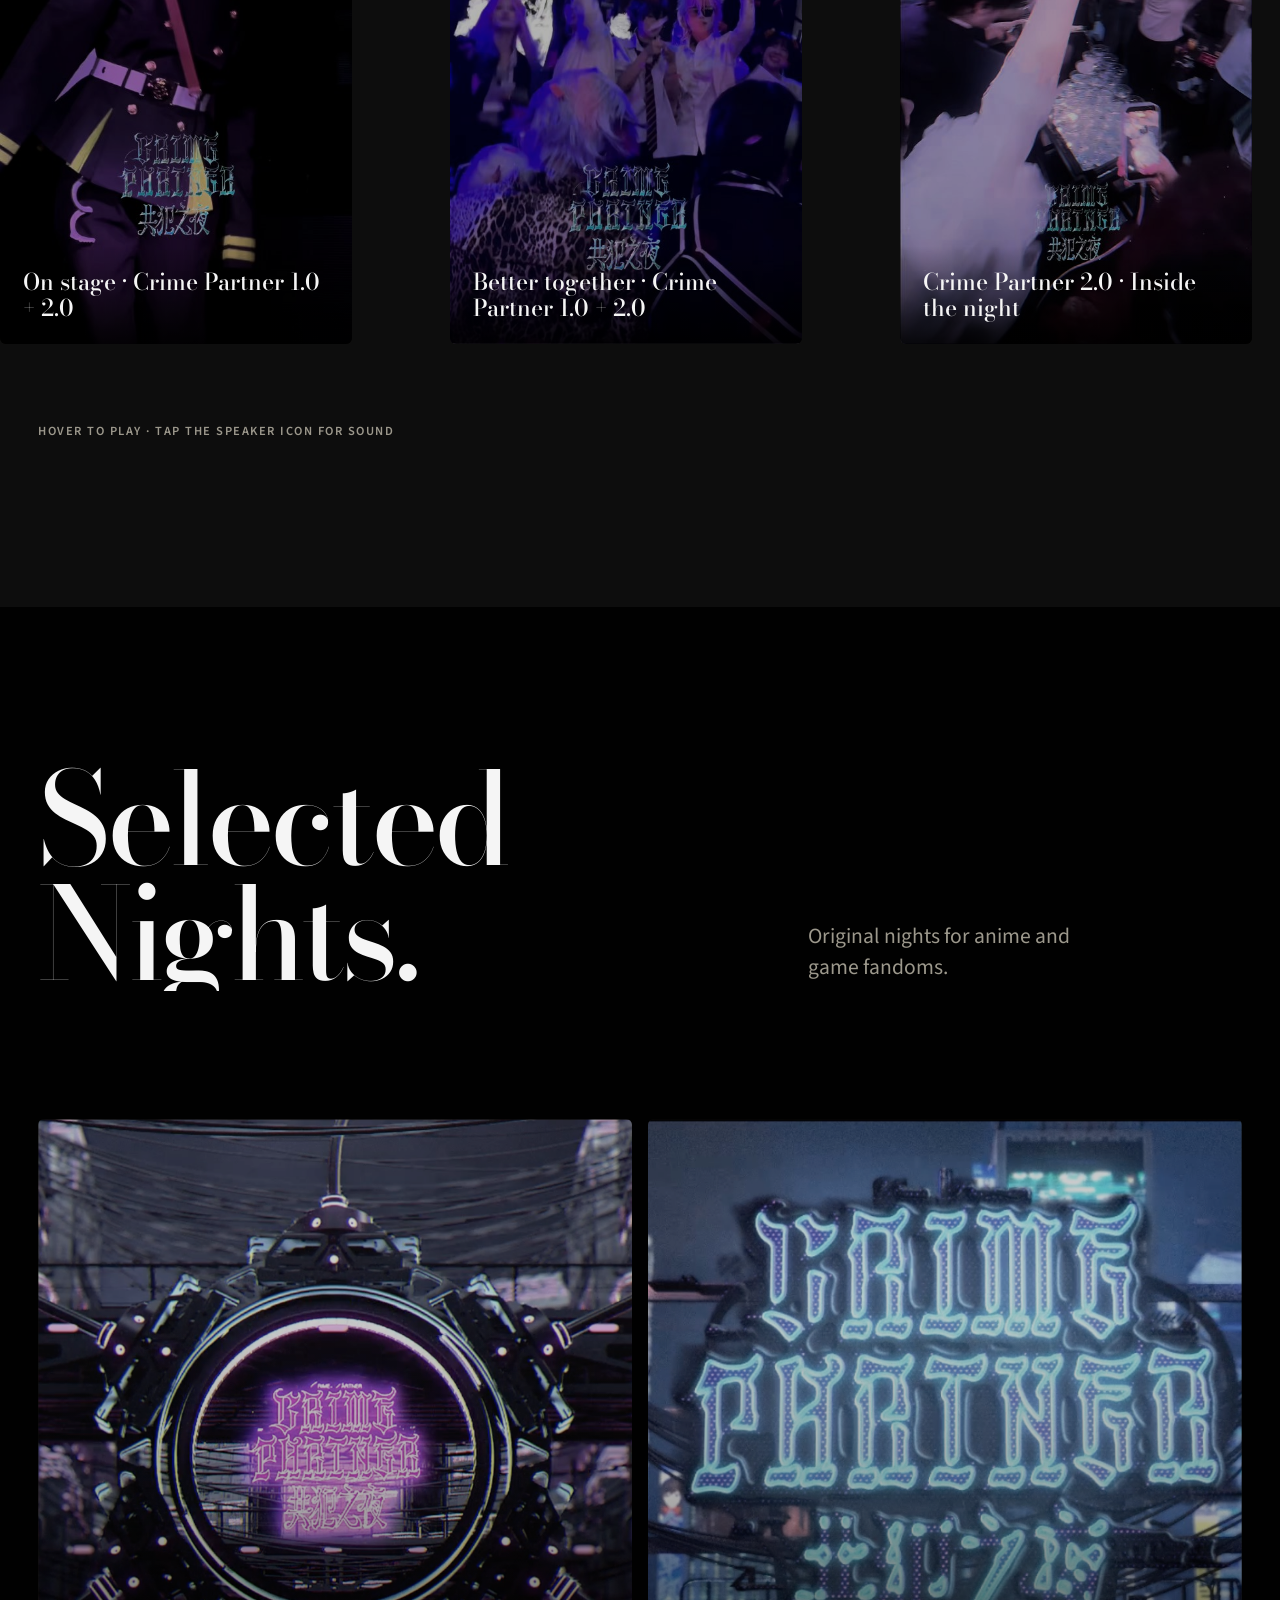
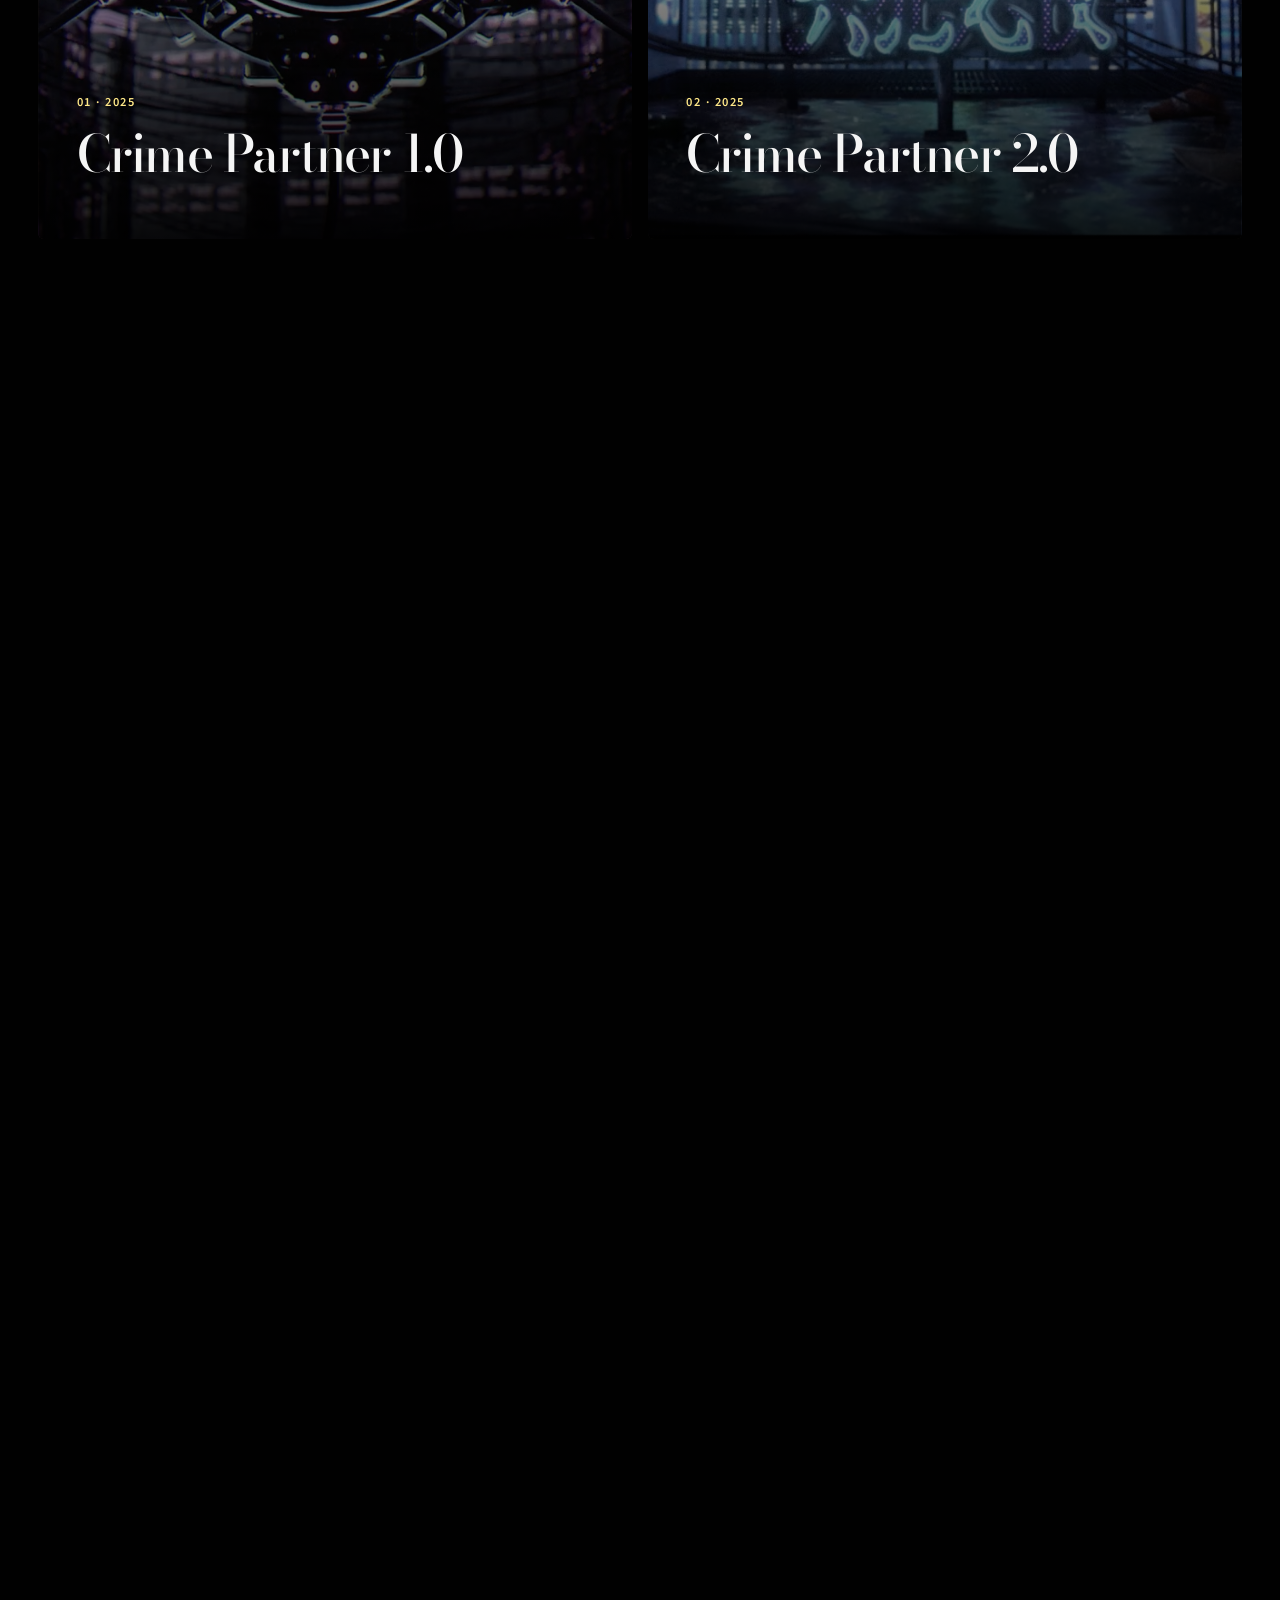
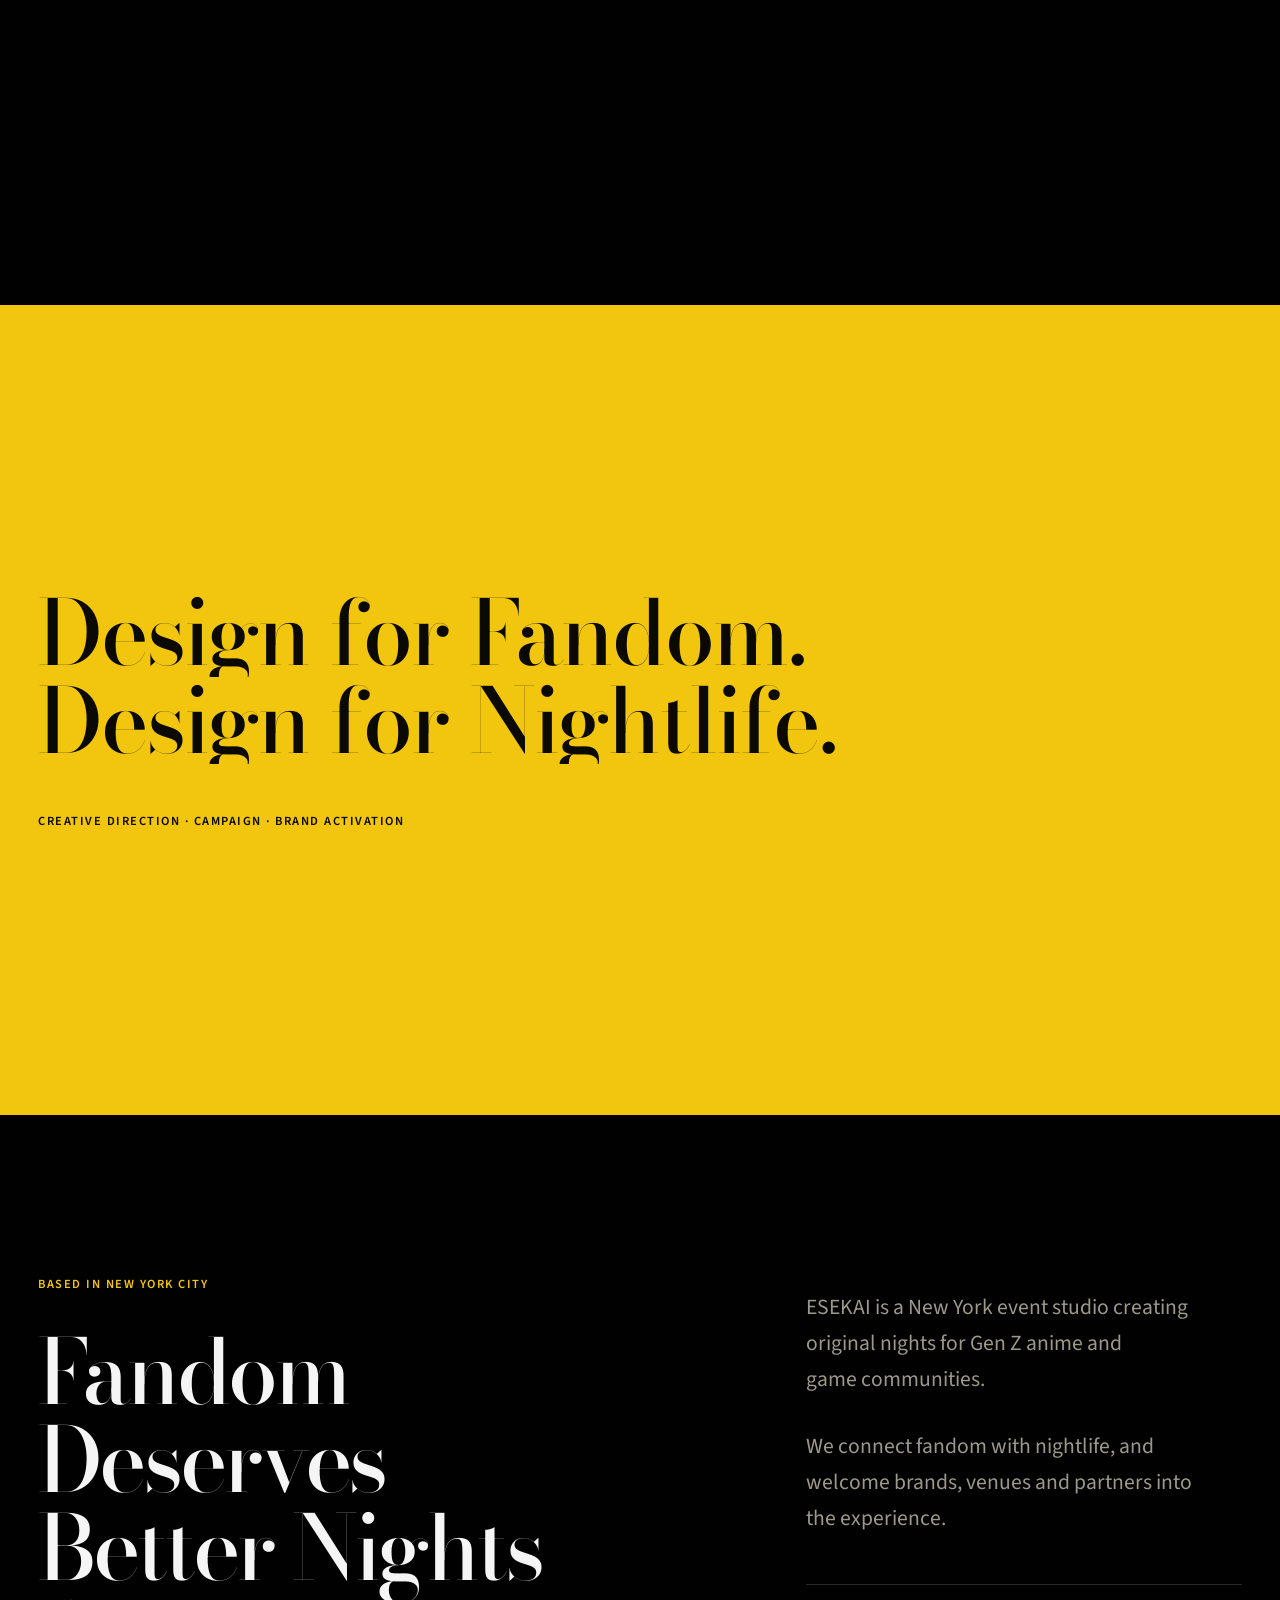
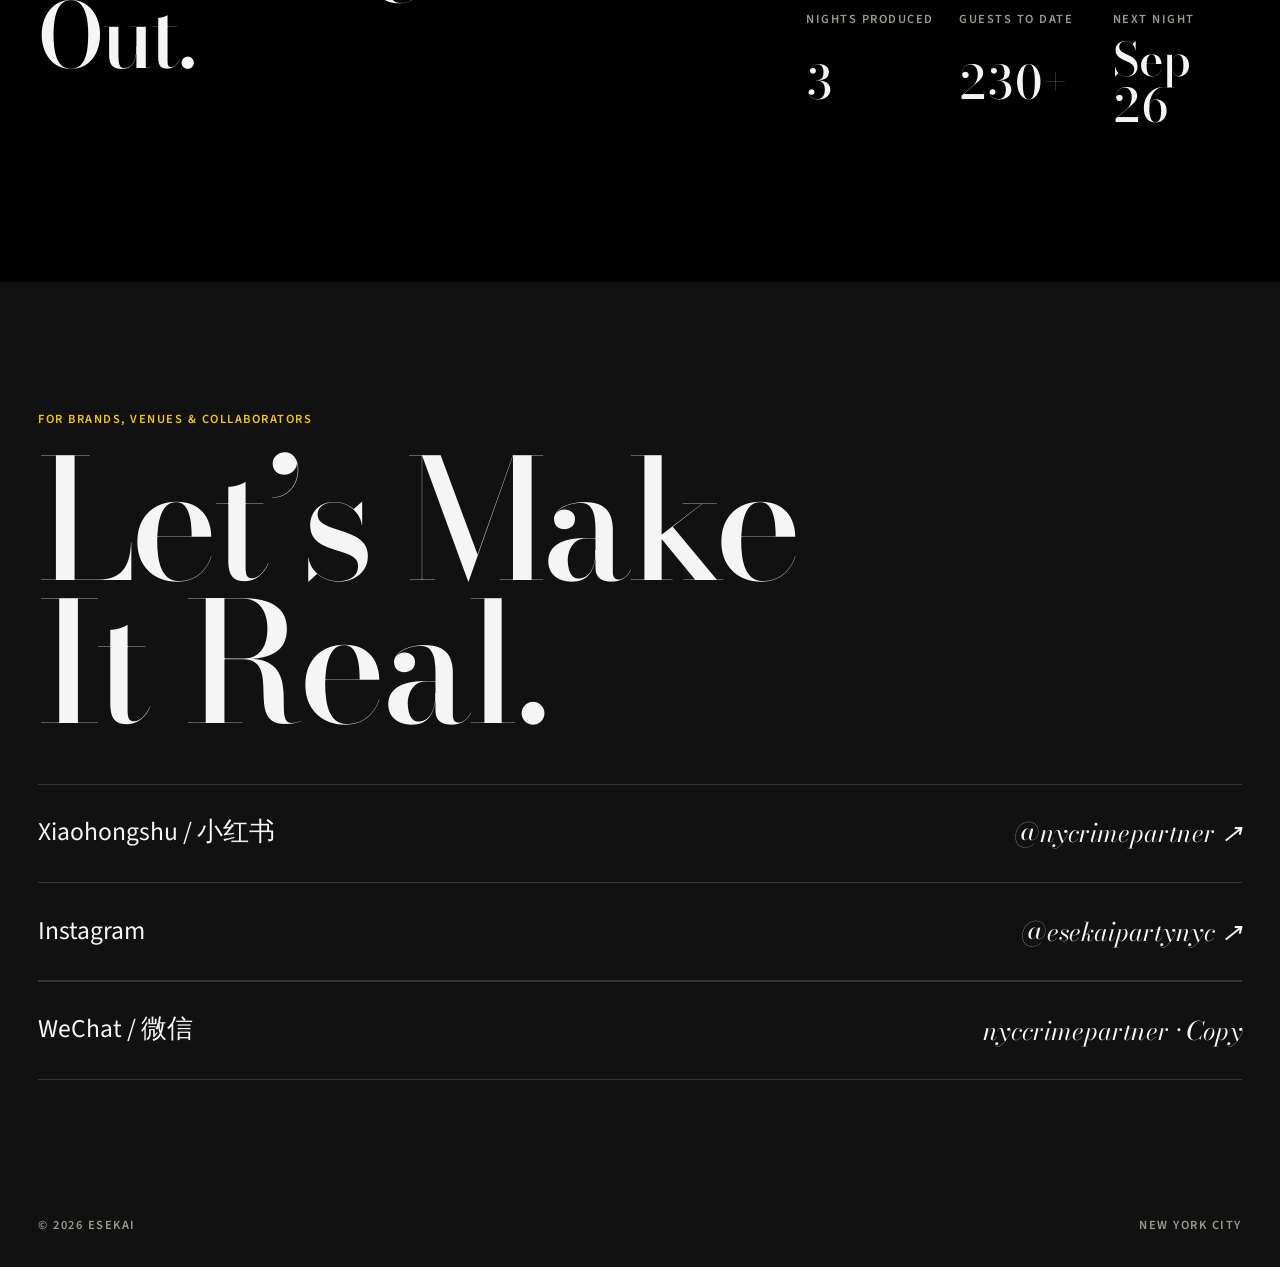
==== commit 20a6e3ec: "Case studies: cover + two-column layout; all videos muted with per-video sound toggle - Case opening" ====
--- a/index.html
+++ b/index.html
@@ -42,7 +42,7 @@
       <a class="scroll-cue" href="#moments"><span>Explore</span><i></i></a>
     </section>
 
-<section class="moments" id="moments" aria-labelledby="moments-title"><div class="moments-head reveal"><span>On stage. In the crowd. Together.</span><h2 id="moments-title">Moments<br>with ESEKAI</h2></div><div class="reel-rail" tabindex="0" aria-label="Event films; scroll horizontally for more"><figure class="film reveal" style="--i:0"><video loop playsinline tabindex="0" role="button" aria-pressed="false" preload="none" poster="assets/reel-stage.jpg" aria-label="On stage · Crime Partner 1.0 + 2.0"><source src="reels/舞台.web.mp4">Your browser cannot play this video. <a href="reels/舞台.web.mp4">Open video</a></video><figcaption>On stage · Crime Partner 1.0 + 2.0</figcaption></figure><figure class="film reveal" style="--i:1"><video loop playsinline tabindex="0" role="button" aria-pressed="false" preload="none" poster="assets/reel-together.jpg" aria-label="Better together · Crime Partner 1.0 + 2.0"><source src="reels/双人cut.web.mp4">Your browser cannot play this video. <a href="reels/双人cut.web.mp4">Open video</a></video><figcaption>Better together · Crime Partner 1.0 + 2.0</figcaption></figure><figure class="film reveal" style="--i:2"><video loop playsinline tabindex="0" role="button" aria-pressed="false" preload="none" poster="assets/reel-cp2.jpg" aria-label="Crime Partner 2.0 · Inside the night"><source src="reels/2.0 overview+game.web.mp4">Your browser cannot play this video. <a href="reels/2.0 overview+game.web.mp4">Open video</a></video><figcaption>Crime Partner 2.0 · Inside the night</figcaption></figure><figure class="film reveal" style="--i:3"><video loop playsinline tabindex="0" role="button" aria-pressed="false" preload="none" poster="assets/reel-game-night.jpg" aria-label="Respawn · Game night"><source src="reels/异界重启overview.web.mp4">Your browser cannot play this video. <a href="reels/异界重启overview.web.mp4">Open video</a></video><figcaption>Respawn · Game night</figcaption></figure><figure class="film reveal" style="--i:4"><video loop playsinline tabindex="0" role="button" aria-pressed="false" preload="none" poster="assets/reel-cp3.jpg" aria-label="Crime Partner 3.0 · Coming next"><source src="reels/3.0宣传.web.mp4">Your browser cannot play this video. <a href="reels/3.0宣传.web.mp4">Open video</a></video><figcaption>Crime Partner 3.0 · Coming next</figcaption></figure></div><p class="rail-note">Click once to enable sound · Then hover to play</p></section>
+<section class="moments" id="moments" aria-labelledby="moments-title"><div class="moments-head reveal"><span>On stage. In the crowd. Together.</span><h2 id="moments-title">Moments<br>with ESEKAI</h2></div><div class="reel-rail" tabindex="0" aria-label="Event films; scroll horizontally for more"><figure class="film reveal" style="--i:0"><video loop playsinline tabindex="0" role="button" aria-pressed="false" preload="none" poster="assets/reel-stage.jpg" aria-label="On stage · Crime Partner 1.0 + 2.0"><source src="reels/舞台.web.mp4">Your browser cannot play this video. <a href="reels/舞台.web.mp4">Open video</a></video><figcaption>On stage · Crime Partner 1.0 + 2.0</figcaption></figure><figure class="film reveal" style="--i:1"><video loop playsinline tabindex="0" role="button" aria-pressed="false" preload="none" poster="assets/reel-together.jpg" aria-label="Better together · Crime Partner 1.0 + 2.0"><source src="reels/双人cut.web.mp4">Your browser cannot play this video. <a href="reels/双人cut.web.mp4">Open video</a></video><figcaption>Better together · Crime Partner 1.0 + 2.0</figcaption></figure><figure class="film reveal" style="--i:2"><video loop playsinline tabindex="0" role="button" aria-pressed="false" preload="none" poster="assets/reel-cp2.jpg" aria-label="Crime Partner 2.0 · Inside the night"><source src="reels/2.0 overview+game.web.mp4">Your browser cannot play this video. <a href="reels/2.0 overview+game.web.mp4">Open video</a></video><figcaption>Crime Partner 2.0 · Inside the night</figcaption></figure><figure class="film reveal" style="--i:3"><video loop playsinline tabindex="0" role="button" aria-pressed="false" preload="none" poster="assets/reel-game-night.jpg" aria-label="Respawn · Game night"><source src="reels/异界重启overview.web.mp4">Your browser cannot play this video. <a href="reels/异界重启overview.web.mp4">Open video</a></video><figcaption>Respawn · Game night</figcaption></figure><figure class="film reveal" style="--i:4"><video loop playsinline tabindex="0" role="button" aria-pressed="false" preload="none" poster="assets/reel-cp3.jpg" aria-label="Crime Partner 3.0 · Coming next"><source src="reels/3.0宣传.web.mp4">Your browser cannot play this video. <a href="reels/3.0宣传.web.mp4">Open video</a></video><figcaption>Crime Partner 3.0 · Coming next</figcaption></figure></div><p class="rail-note">Hover to play · Tap the speaker icon for sound</p></section>
     <section class="work" id="work" aria-labelledby="work-title">
       <div class="section-lead reveal reveal-title">
         <h1 id="work-title">Selected<br>Nights.</h1>
@@ -147,8 +147,8 @@
     <div class="case-content" id="case-content"></div>
   </dialog>
 
-  <template id="case-cp1"><article class="portfolio-case"><div class="case-opening"><figure class="media phone-photo"><img src="1.0/1.0照片.jpg" alt="The crowd at Crime Partner 1.0" loading="lazy"></figure><div class="case-summary"><header class="portfolio-head"><p>Long Island City, New York</p><h1 id="case-title" tabindex="-1">Crime Partner 1.0</h1><p class="deck">A women-only Valentine’s night bringing CP culture, cosplay and anime fandom onto a New York dancefloor.</p><span class="original">An ESEKAI original</span></header><dl class="facts"><div><dt>Date</dt><dd>February 15, 2025</dd></div><div><dt>Venue</dt><dd>00:00 · Long Island City</dd></div><div><dt>Event type</dt><dd>CP & anime nightlife</dd></div><div><dt>Tickets</dt><dd>110+</dd></div></dl></div></div><section class="prose-chapter"><h2>The Moment</h2><p>Shared characters. New connections. Guests joined performances, playful interactions and a dancefloor built around the fandoms they love.</p></section><section class="prose-chapter"><h2>The Challenge</h2><p>Keep a busy, high-energy club night feeling personal—even as the room filled beyond our expectations.</p></section><section class="prose-chapter"><h2>The Strategy</h2><p>We brought guest interactions, audience-led stages and social games together in an intimate setting, using lighting and programming to invite participation.</p></section><section class="prose-chapter"><h2>The Results</h2><p>110+ tickets. The first Crime Partner established a recurring series, with audience feedback shaping the next edition.</p></section><aside class="feedback"><h3>From the Room</h3><div class="feedback-pair"><blockquote class="attendee-quote"><p>“Loved it. I’d come again.”</p><cite>Community feedback</cite></blockquote><blockquote class="attendee-quote"><p>“Finally, something this good in New York.”</p><cite>Community feedback</cite></blockquote></div></aside><footer class="portfolio-end"><a href="#contact" data-case-contact>Partner with ESEKAI ↗</a><button type="button" data-next-case="cp2">Next: Crime Partner 2.0 →</button></footer></article></template>
-<template id="case-cp2"><article class="portfolio-case"><div class="case-opening"><figure class="media "><img src="2.0/ad7d06958a6537ca89c1d70cc4443d2a.jpg" alt="Cosplayers at Crime Partner 2.0" loading="lazy"></figure><div class="case-summary"><header class="portfolio-head"><p>Long Island City, New York</p><h1 id="case-title" tabindex="-1">Crime Partner 2.0</h1><p class="deck">The CP nightlife series returns, keeping its intimate core and building on feedback from the first night.</p><span class="original">An ESEKAI original</span></header><dl class="facts"><div><dt>Date</dt><dd>October 18, 2025</dd></div><div><dt>Venue</dt><dd>00:00 · Long Island City</dd></div><div><dt>Event type</dt><dd>CP & anime nightlife</dd></div><div><dt>Tickets</dt><dd>~120</dd></div></dl></div></div><section class="visual-chapter"><figure class="film"><video controls playsinline preload="none" poster="assets/reel-cp2.jpg" aria-label="Crime Partner 2.0 · Overview & games"><source src="reels/2.0 overview+game.web.mp4"><a href="reels/2.0 overview+game.web.mp4">Open video</a></video><figcaption>Crime Partner 2.0 · Overview & games</figcaption></figure><div class="chapter-copy"><h2>The Moment</h2><p>Guest-led interactions, community performances and shared dances brought the room together again.</p></div></section><section class="visual-chapter"><figure class="media "><img src="2.0/b07f73e5eaa818f10e9b38711291fe81.jpg" alt="Crime Partner 2.0 ceiling visuals" loading="lazy"></figure><div class="chapter-copy"><h2>The Challenge</h2><p>Keep a multi-part live program flowing in a loud club environment, with visuals and guest interactions landing at the right moments.</p></div></section><section class="prose-chapter"><h2>The Strategy</h2><p>We refined games and the guest experience through audience surveys, strengthened team communication, and closely coordinated live visual cues.</p></section><div class="photo-pair"><figure class="media portrait"><img src="2.0/875995b12f0d44ed6979599973f79e6f.jpg" alt="Costumed guests sharing an interaction" loading="lazy"></figure><figure class="media portrait"><img src="2.0/bf9c83d8a4396d73bbed0b0165b74dd2.jpg" alt="The dancefloor under blue lights" loading="lazy"></figure></div><section class="prose-chapter"><h2>The Results</h2><p>Around 120 tickets. A second edition that carried the series forward—and informed the next evolution of ESEKAI’s nightlife programming.</p></section><aside class="feedback"><h3>From the Room</h3><div class="feedback-pair"><blockquote class="attendee-quote"><p>“Bring on 3.0.”</p><cite>Community feedback</cite></blockquote></div></aside><footer class="portfolio-end"><a href="#contact" data-case-contact>Partner with ESEKAI ↗</a><button type="button" data-next-case="respawn">Next: Respawn →</button></footer></article></template>
-<template id="case-respawn"><article class="portfolio-case"><div class="case-opening"><figure class="film"><video controls playsinline preload="none" poster="assets/reel-game-night.jpg" aria-label="Respawn · Event overview"><source src="reels/异界重启overview.web.mp4"><a href="reels/异界重启overview.web.mp4">Open video</a></video><figcaption>Respawn · Event overview</figcaption></figure><div class="case-summary"><header class="portfolio-head"><p>Long Island City, New York</p><h1 id="case-title" tabindex="-1">Respawn</h1><p class="deck">A game-focused IP for players to step out of their screens and into a shared night of cosplay, performance and connection.</p><span class="original">An ESEKAI original</span></header><dl class="facts"><div><dt>Date</dt><dd>February 21, 2026</dd></div><div><dt>Venue</dt><dd>00:00 · Long Island City</dd></div><div><dt>Event type</dt><dd>Game-themed nightlife</dd></div></dl></div></div><section class="visual-chapter"><figure class="media poster"><img src="共犯x异界重启/合并logo海报.png" alt="Respawn Lunar New Year poster" loading="lazy"></figure><div class="chapter-copy"><h2>The Moment</h2><p>Game characters met the dancefloor. Lunar New Year staging and community performances gave this edition its own festive identity.</p></div></section><section class="prose-chapter"><h2>The Challenge</h2><p>Move beyond a CP-led theme and create a night that speaks to players across different game fandoms.</p></section><section class="prose-chapter"><h2>The Strategy</h2><p>We built the programming around games and encouraged guests to arrive as their favourite game characters or NPCs, with a Lunar New Year twist.</p></section><section class="campaign"><h2>Inside the Campaign</h2><div class="photo-pair"><figure class="media poster"><img src="共犯x异界重启/game/gameA.png" alt="Game campaign artwork A" loading="lazy"></figure><figure class="media poster"><img src="共犯x异界重启/game/gameB.png" alt="Game campaign artwork B" loading="lazy"></figure></div><div class="photo-pair"><figure class="media poster"><img src="共犯x异界重启/stage performance.png" alt="Stage performance campaign artwork" loading="lazy"></figure><figure class="media poster"><img src="共犯x异界重启/npc合集.png" alt="NPC campaign lineup" loading="lazy"></figure></div></section><section class="prose-chapter"><h2>The Results</h2><p>The response to game-themed nightlife inspired us to bring Respawn into Crime Partner 3.0—connecting anime and game fandoms in the next chapter.</p></section><footer class="portfolio-end"><a href="#contact" data-case-contact>Partner with ESEKAI ↗</a><button type="button" data-next-case="cp3">Next: Crime Partner 3.0 →</button></footer></article></template>
-<template id="case-cp3"><article class="portfolio-case"><div class="case-opening"><figure class="film"><video controls playsinline preload="none" poster="assets/reel-cp3.jpg" aria-label="Crime Partner 3.0 · Campaign preview"><source src="reels/3.0宣传.web.mp4"><a href="reels/3.0宣传.web.mp4">Open video</a></video><figcaption>Crime Partner 3.0 · Campaign preview</figcaption></figure><div class="case-summary"><header class="portfolio-head"><p>Long Island City, New York</p><h1 id="case-title" tabindex="-1">Crime Partner 3.0</h1><p class="deck">CP culture meets game fandom. Our next night brings the two IPs together with a uniform-inspired theme.</p><span class="original">An ESEKAI original</span></header><dl class="facts"><div><dt>Date</dt><dd>September 26, 2026 · Upcoming</dd></div><div><dt>Venue</dt><dd>00:00 · Long Island City</dd></div><div><dt>Event type</dt><dd>Upcoming event</dd></div></dl></div></div><section class="prose-chapter"><h2>The Next Moment</h2><p>Come as a pair. Come as your favourite game character. The next chapter makes room for both.</p></section><section class="campaign"><h2>Meet the Guests</h2><figure class="media poster"><img src="3.0/嘉宾/嘉宾集合.png" alt="Crime Partner 3.0 guest lineup" loading="lazy"></figure><div class="photo-pair"><figure class="media poster"><img src="3.0/dj海绵.png" alt="Crime Partner 3.0 DJ poster" loading="lazy"></figure><figure class="media poster"><img src="3.0/票价.png" alt="Crime Partner 3.0 ticket poster" loading="lazy"></figure></div></section><section class="prose-chapter"><h2>Still to Come</h2><p>The full case study, event photography and audience response will follow after the night.</p></section><footer class="portfolio-end"><a href="#contact" data-case-contact>Partner with ESEKAI ↗</a><button type="button" data-next-case="cp1">Next: Crime Partner 1.0 →</button></footer></article></template>
+  <template id="case-cp1"><article class="portfolio-case"><header class="case-cover"><figure class="media phone-photo"><img src="1.0/1.0照片.jpg" alt="The crowd at Crime Partner 1.0" loading="lazy"></figure><div class="case-cover-copy"><p class="case-eyebrow">Long Island City, New York · February 15, 2025</p><h1 id="case-title" tabindex="-1">Crime Partner 1.0</h1></div></header><div class="case-body"><aside class="case-side"><dl class="facts"><div><dt>Date</dt><dd>February 15, 2025</dd></div><div><dt>Venue</dt><dd>00:00 · Long Island City</dd></div><div><dt>Event type</dt><dd>CP & anime nightlife</dd></div><div><dt>Tickets</dt><dd class="metric">110+</dd></div></dl><span class="original">An ESEKAI original</span></aside><div class="case-main"><p class="deck">A women-only Valentine’s night bringing CP culture, cosplay and anime fandom onto a New York dancefloor.</p><section class="prose-chapter"><h2>The Moment</h2><p>Shared characters. New connections. Guests joined performances, playful interactions and a dancefloor built around the fandoms they love.</p></section><section class="prose-chapter"><h2>The Challenge</h2><p>Keep a busy, high-energy club night feeling personal, even as the room filled beyond our expectations.</p></section><section class="prose-chapter"><h2>The Strategy</h2><p>We brought guest interactions, audience-led stages and social games together in an intimate setting, using lighting and programming to invite participation.</p></section><section class="prose-chapter"><h2>The Results</h2><p>110+ tickets. The first Crime Partner established a recurring series, with audience feedback shaping the next edition.</p></section><aside class="feedback"><h3>From the Room</h3><div class="feedback-pair"><blockquote class="attendee-quote"><p>“Loved it. I’d come again.”</p><cite>Community feedback</cite></blockquote><blockquote class="attendee-quote"><p>“Finally, something this good in New York.”</p><cite>Community feedback</cite></blockquote></div></aside></div></div><footer class="portfolio-end"><a href="#contact" data-case-contact>Partner with ESEKAI ↗</a><button type="button" data-next-case="cp2">Next: Crime Partner 2.0 →</button></footer></article></template>
+<template id="case-cp2"><article class="portfolio-case"><header class="case-cover"><figure class="media "><img src="2.0/ad7d06958a6537ca89c1d70cc4443d2a.jpg" alt="Cosplayers at Crime Partner 2.0" loading="lazy"></figure><div class="case-cover-copy"><p class="case-eyebrow">Long Island City, New York · October 18, 2025</p><h1 id="case-title" tabindex="-1">Crime Partner 2.0</h1></div></header><div class="case-body"><aside class="case-side"><dl class="facts"><div><dt>Date</dt><dd>October 18, 2025</dd></div><div><dt>Venue</dt><dd>00:00 · Long Island City</dd></div><div><dt>Event type</dt><dd>CP & anime nightlife</dd></div><div><dt>Tickets</dt><dd class="metric">~120</dd></div></dl><span class="original">An ESEKAI original</span></aside><div class="case-main"><p class="deck">The CP nightlife series returns, keeping its intimate core and building on feedback from the first night.</p><section class="visual-chapter"><figure class="film"><video controls playsinline preload="none" poster="assets/reel-cp2.jpg" aria-label="Crime Partner 2.0 · Overview & games"><source src="reels/2.0 overview+game.web.mp4"><a href="reels/2.0 overview+game.web.mp4">Open video</a></video><figcaption>Crime Partner 2.0 · Overview & games</figcaption></figure><div class="chapter-copy"><h2>The Moment</h2><p>Guest-led interactions, community performances and shared dances brought the room together again.</p></div></section><section class="visual-chapter"><figure class="media "><img src="2.0/b07f73e5eaa818f10e9b38711291fe81.jpg" alt="Crime Partner 2.0 ceiling visuals" loading="lazy"></figure><div class="chapter-copy"><h2>The Challenge</h2><p>Keep a multi-part live program flowing in a loud club environment, with visuals and guest interactions landing at the right moments.</p></div></section><section class="prose-chapter"><h2>The Strategy</h2><p>We refined games and the guest experience through audience surveys, strengthened team communication, and closely coordinated live visual cues.</p></section><div class="photo-pair"><figure class="media portrait"><img src="2.0/875995b12f0d44ed6979599973f79e6f.jpg" alt="Costumed guests sharing an interaction" loading="lazy"></figure><figure class="media portrait"><img src="2.0/bf9c83d8a4396d73bbed0b0165b74dd2.jpg" alt="The dancefloor under blue lights" loading="lazy"></figure></div><section class="prose-chapter"><h2>The Results</h2><p>Around 120 tickets. A second edition that carried the series forward, and informed the next evolution of ESEKAI’s nightlife programming.</p><div class="editions" aria-label="Tickets by edition"><div><span>Crime Partner 1.0</span><i style="--v:.9"></i><b>110+</b></div><div><span>Crime Partner 2.0</span><i style="--v:1"></i><b>~120</b></div></div></section><aside class="feedback"><h3>From the Room</h3><div class="feedback-pair"><blockquote class="attendee-quote"><p>“Bring on 3.0.”</p><cite>Community feedback</cite></blockquote></div></aside></div></div><footer class="portfolio-end"><a href="#contact" data-case-contact>Partner with ESEKAI ↗</a><button type="button" data-next-case="respawn">Next: Respawn →</button></footer></article></template>
+<template id="case-respawn"><article class="portfolio-case"><header class="case-cover"><figure class="film"><video controls playsinline preload="none" poster="assets/reel-game-night.jpg" aria-label="Respawn · Event overview"><source src="reels/异界重启overview.web.mp4"><a href="reels/异界重启overview.web.mp4">Open video</a></video><figcaption>Respawn · Event overview</figcaption></figure><div class="case-cover-copy"><p class="case-eyebrow">Long Island City, New York · February 21, 2026</p><h1 id="case-title" tabindex="-1">Respawn</h1></div></header><div class="case-body"><aside class="case-side"><dl class="facts"><div><dt>Date</dt><dd>February 21, 2026</dd></div><div><dt>Venue</dt><dd>00:00 · Long Island City</dd></div><div><dt>Event type</dt><dd>Game-themed nightlife</dd></div></dl><span class="original">An ESEKAI original</span></aside><div class="case-main"><p class="deck">A game-focused IP for players to step out of their screens and into a shared night of cosplay, performance and connection.</p><section class="visual-chapter"><figure class="media poster"><img src="共犯x异界重启/合并logo海报.png" alt="Respawn Lunar New Year poster" loading="lazy"></figure><div class="chapter-copy"><h2>The Moment</h2><p>Game characters met the dancefloor. Lunar New Year staging and community performances gave this edition its own festive identity.</p></div></section><section class="prose-chapter"><h2>The Challenge</h2><p>Move beyond a CP-led theme and create a night that speaks to players across different game fandoms.</p></section><section class="prose-chapter"><h2>The Strategy</h2><p>We built the programming around games and encouraged guests to arrive as their favourite game characters or NPCs, with a Lunar New Year twist.</p></section><section class="campaign"><h2>Inside the Campaign</h2><div class="photo-pair"><figure class="media poster"><img src="共犯x异界重启/game/gameA.png" alt="Game campaign artwork A" loading="lazy"></figure><figure class="media poster"><img src="共犯x异界重启/game/gameB.png" alt="Game campaign artwork B" loading="lazy"></figure></div><div class="photo-pair"><figure class="media poster"><img src="共犯x异界重启/stage performance.png" alt="Stage performance campaign artwork" loading="lazy"></figure><figure class="media poster"><img src="共犯x异界重启/npc合集.png" alt="NPC campaign lineup" loading="lazy"></figure></div></section><section class="prose-chapter"><h2>The Results</h2><p>The response to game-themed nightlife inspired us to bring Respawn into Crime Partner 3.0—connecting anime and game fandoms in the next chapter.</p></section></div></div><footer class="portfolio-end"><a href="#contact" data-case-contact>Partner with ESEKAI ↗</a><button type="button" data-next-case="cp3">Next: Crime Partner 3.0 →</button></footer></article></template>
+<template id="case-cp3"><article class="portfolio-case"><header class="case-cover"><figure class="film"><video controls playsinline preload="none" poster="assets/reel-cp3.jpg" aria-label="Crime Partner 3.0 · Campaign preview"><source src="reels/3.0宣传.web.mp4"><a href="reels/3.0宣传.web.mp4">Open video</a></video><figcaption>Crime Partner 3.0 · Campaign preview</figcaption></figure><div class="case-cover-copy"><p class="case-eyebrow">Long Island City, New York · September 26, 2026</p><h1 id="case-title" tabindex="-1">Crime Partner 3.0</h1></div></header><div class="case-body"><aside class="case-side"><dl class="facts"><div><dt>Date</dt><dd>September 26, 2026 · Upcoming</dd></div><div><dt>Venue</dt><dd>00:00 · Long Island City</dd></div><div><dt>Event type</dt><dd>Upcoming event</dd></div></dl><span class="original">An ESEKAI original</span></aside><div class="case-main"><p class="deck">CP culture meets game fandom. Our next night brings the two IPs together with a uniform-inspired theme.</p><section class="prose-chapter"><h2>The Next Moment</h2><p>Come as a pair. Come as your favourite game character. The next chapter makes room for both.</p></section><section class="campaign"><h2>Meet the Guests</h2><figure class="media poster"><img src="3.0/嘉宾/嘉宾集合.png" alt="Crime Partner 3.0 guest lineup" loading="lazy"></figure><div class="photo-pair"><figure class="media poster"><img src="3.0/dj海绵.png" alt="Crime Partner 3.0 DJ poster" loading="lazy"></figure><figure class="media poster"><img src="3.0/票价.png" alt="Crime Partner 3.0 ticket poster" loading="lazy"></figure></div></section><section class="prose-chapter"><h2>Still to Come</h2><p>The full case study, event photography and audience response will follow after the night.</p><div class="editions" aria-label="Tickets by edition"><div><span>Crime Partner 1.0</span><i style="--v:.9"></i><b>110+</b></div><div><span>Crime Partner 2.0</span><i style="--v:1"></i><b>~120</b></div><div class="upcoming"><span>Crime Partner 3.0</span><i style="--v:0"></i><b>Sep 26</b></div></div></section></div></div><footer class="portfolio-end"><a href="#contact" data-case-contact>Partner with ESEKAI ↗</a><button type="button" data-next-case="cp1">Next: Crime Partner 1.0 →</button></footer></article></template>
 <script src="script.js"></script></body></html>
--- a/content.css
+++ b/content.css
@@ -75,8 +75,8 @@
 
 /* Statement */
 .statement p { font-size:var(--t-h2); line-height:.98; max-width:16ch; }
-.statement .line { display:block; overflow:hidden; }
-.statement .line > span { display:block; font:inherit; letter-spacing:inherit; text-transform:none; }
+.statement .line,.statement .line > span { display:block; font:inherit; letter-spacing:inherit; text-transform:none; }
+.statement .line { overflow:hidden; }
 
 /* About */
 .about { grid-template-columns:1.2fr .8fr; }
@@ -117,3 +117,13 @@
   .logo-stage { opacity:1; transform:none; filter:none; }
   .js .reveal-lines .line > span { transform:none; }
 }
+
+/* Sound toggle: every video is muted until its own speaker button is pressed */
+.has-sound-toggle { position:relative; }
+.sound-toggle { position:absolute; top:.9rem; right:.9rem; z-index:5; display:inline-flex; align-items:center; gap:.5rem; padding:.5rem .8rem .5rem .7rem; border:1px solid rgba(255,236,169,.45); border-radius:2rem; background:rgba(0,0,0,.55); color:var(--ink); font:600 .68rem/1 var(--font-body); letter-spacing:.1em; text-transform:uppercase; cursor:pointer; backdrop-filter:blur(6px); transition:background .25s,border-color .25s,color .25s; }
+.sound-toggle::before { content:""; width:.8rem; height:.8rem; background:currentColor; -webkit-mask:url("data:image/svg+xml,%3Csvg xmlns='http://www.w3.org/2000/svg' viewBox='0 0 24 24'%3E%3Cpath d='M3 9v6h4l5 5V4L7 9H3z'/%3E%3Cpath d='M16 8l5 8M21 8l-5 8' stroke='%23000' stroke-width='2' fill='none'/%3E%3C/svg%3E") center/contain no-repeat; mask:url("data:image/svg+xml,%3Csvg xmlns='http://www.w3.org/2000/svg' viewBox='0 0 24 24'%3E%3Cpath d='M3 9v6h4l5 5V4L7 9H3z'/%3E%3Cpath d='M16 8l5 8M21 8l-5 8' stroke='%23000' stroke-width='2' fill='none'/%3E%3C/svg%3E") center/contain no-repeat; }
+.sound-toggle[aria-pressed="true"] { background:var(--yellow); border-color:var(--yellow); color:#0a0904; }
+.sound-toggle[aria-pressed="true"]::before { -webkit-mask-image:url("data:image/svg+xml,%3Csvg xmlns='http://www.w3.org/2000/svg' viewBox='0 0 24 24'%3E%3Cpath d='M3 9v6h4l5 5V4L7 9H3z'/%3E%3Cpath d='M16 7a6 6 0 010 10M16 10a2.5 2.5 0 010 4' stroke='%23000' stroke-width='2' fill='none'/%3E%3C/svg%3E"); mask-image:url("data:image/svg+xml,%3Csvg xmlns='http://www.w3.org/2000/svg' viewBox='0 0 24 24'%3E%3Cpath d='M3 9v6h4l5 5V4L7 9H3z'/%3E%3Cpath d='M16 7a6 6 0 010 10M16 10a2.5 2.5 0 010 4' stroke='%23000' stroke-width='2' fill='none'/%3E%3C/svg%3E"); }
+.cover-project .sound-toggle { top:auto; bottom:.9rem; right:.9rem; opacity:0; transition:opacity .3s; }
+.project:hover .sound-toggle,.project:focus-within .sound-toggle,.cover-project.is-previewing .sound-toggle { opacity:1; }
+@media (max-width:760px) { .cover-project .sound-toggle { opacity:1; } }
--- a/cases.css
+++ b/cases.css
@@ -1,87 +1,108 @@
-/* One shared case-study system. Homepage styles stay in content.css. */
-.portfolio-case { max-width:1280px; margin:auto; padding:112px var(--gutter) 48px; color:#e4e0da; font:400 20px/1.65 var(--font-body); }
-.case-opening { display:flex; flex-direction:column; gap:40px; margin-bottom:72px; }
-.case-summary { order:-1; width:100%; }
-.portfolio-head { text-align:center; margin:0 auto 32px; max-width:900px; }
-.portfolio-head > p:first-child,.original { color:#bcbcbc; font-size:16px; margin:0; }
-.portfolio-head h1 { font:500 clamp(40px,5.4vw,72px)/1.08 var(--font-display); letter-spacing:-.025em; margin:16px 0 24px; }
-.portfolio-head h1:focus { outline:none; }
-.portfolio-head .deck { max-width:58ch; margin:0 auto 16px; font-size:20px; line-height:1.6; }
-.original { display:block; }
-.facts { display:flex; flex-wrap:wrap; justify-content:center; gap:32px; background:none; color:#eeeae2; padding:24px 0; margin:0 auto; max-width:1040px; text-align:center; }
-.facts > div { flex:1 1 160px; }
-.facts dt { color:#d9bd77; font-size:.78rem; font-weight:600; letter-spacing:.12em; text-transform:uppercase; margin:0 0 12px; }
-.facts dd { margin:0; font-family:var(--font-display); font-size:24px; font-weight:500; line-height:1.3; }
-.portfolio-case .media { margin:0 auto; width:100%; overflow:hidden; border-radius:16px; }
-.portfolio-case .media img { display:block; width:100%; height:auto; max-height:800px; object-fit:cover; }
-.case-opening > .media { max-width:1040px; }
-.case-opening > .media:not(.phone-photo) img { aspect-ratio:16/10; object-position:center; }
-.portfolio-case .media.phone-photo { width:min(100%,560px); height:600px; }
-.portfolio-case .media.phone-photo img { height:100%; object-fit:cover; }
-.portfolio-case .media.poster { max-width:760px; }
-.portfolio-case .media.poster img { object-fit:contain; max-height:none; }
-.portfolio-case .film { display:block; width:min(100%,360px); margin:0 auto; align-self:center; }
-.portfolio-case .film video { display:block; width:100%; height:auto; aspect-ratio:9/16; max-height:none; object-fit:cover; border-radius:16px; }
-.portfolio-case .film figcaption { display:block; padding:0; margin:8px 0 0; font:400 14px/1.5 var(--font-body); color:#bcbcbc; text-align:center; }
-.prose-chapter,.visual-chapter,.campaign,.feedback { margin:0 auto 64px; padding:0; text-align:center; }
-.prose-chapter,.chapter-copy { width:100%; max-width:660px; margin-left:auto; margin-right:auto; }
-.portfolio-case h2,.portfolio-case h3 { color:#e8d398; font:500 clamp(32px,3.5vw,48px)/1.12 var(--font-display); letter-spacing:-.025em; text-align:center; margin:0 auto 24px; width:100%; }
-.prose-chapter p,.chapter-copy p { margin:0 auto; width:100%; max-width:56ch; font-size:20px; line-height:1.65; color:#e4e0da; text-align:center; text-wrap:balance; }
-.portfolio-case .prose-chapter,.portfolio-case .chapter-copy { text-align:center; transform:none; padding:0; }
-.visual-chapter { display:flex; flex-direction:column; gap:24px; }
+/* One shared case-study system. Homepage styles stay in content.css.
+   Structure: .case-cover (media + title) → .case-body (.case-side facts | .case-main story) → .portfolio-end */
+.portfolio-case { margin:0 auto; padding:0 0 48px; color:#e4e0da; font:400 1.15rem/1.65 var(--font-body); }
+.portfolio-case h1:focus { outline:none; }
+
+/* Cover: full-bleed media with the title sitting on it */
+.case-cover { position:relative; min-height:72svh; max-height:900px; overflow:hidden; background:#0b0a08; display:grid; }
+.case-cover > .media,.case-cover > .film { grid-area:1/1; width:100%; max-width:none; margin:0; height:100%; border-radius:0; }
+.case-cover > .media img,.case-cover > .film video { width:100%; height:100%; min-height:72svh; max-height:900px; object-fit:cover; aspect-ratio:auto; border-radius:0; transform:none; }
+.case-cover > .film figcaption { display:none; }
+.case-cover > .media { clip-path:none; }
+.case-cover > .film .case-video-toggle { position:absolute; right:var(--gutter); bottom:clamp(2rem,5vw,4rem); z-index:3; margin:0; }
+.case-cover::after { content:""; grid-area:1/1; pointer-events:none; background:linear-gradient(180deg,rgba(0,0,0,.35) 0%,rgba(0,0,0,0) 35%,rgba(0,0,0,.2) 60%,rgba(0,0,0,.92) 100%); }
+.case-cover-copy { grid-area:1/1; position:relative; z-index:2; align-self:end; padding:clamp(2rem,5vw,4rem) var(--gutter); }
+.case-eyebrow { margin:0 0 1rem; color:var(--yellow); font-size:var(--t-eyebrow); font-weight:600; letter-spacing:.12em; text-transform:uppercase; }
+.case-cover h1 { margin:0; max-width:14ch; font:500 clamp(2.8rem,7vw,6.5rem)/.95 var(--font-display); letter-spacing:-.025em; color:var(--ink); text-wrap:balance; }
+.case-dialog[open] .case-cover > .media img,.case-dialog[open] .case-cover > .film video { animation:case-image-enter 1.1s var(--ease) both; }
+.case-dialog[open] .case-cover-copy > * { animation:case-copy-enter .85s var(--ease) both; }
+.case-dialog[open] .case-cover h1 { animation-delay:.1s; }
+
+/* Body: narrow sticky facts column + reading column */
+.case-body { display:grid; grid-template-columns:minmax(14rem,18rem) minmax(0,1fr); gap:clamp(3rem,7vw,7rem); padding:clamp(3.5rem,6vw,5.5rem) var(--gutter) clamp(3rem,5vw,4rem); max-width:1400px; margin:0 auto; }
+.case-side { position:sticky; top:clamp(5rem,8vw,7rem); align-self:start; }
+.facts { margin:0; padding:0; display:grid; }
+.facts > div { display:grid; gap:.35rem; padding:1.1rem 0; border-top:1px solid var(--line); }
+.facts > div:last-child { border-bottom:1px solid var(--line); }
+.facts dt { color:var(--yellow); font-size:var(--t-eyebrow); font-weight:600; letter-spacing:.12em; text-transform:uppercase; }
+.facts dd { margin:0; font-family:var(--font-display); font-size:1.35rem; font-weight:500; line-height:1.25; color:#eeeae2; }
+.facts dd.metric { font-size:clamp(2.6rem,4vw,3.6rem); line-height:1; letter-spacing:-.02em; }
+.original { display:block; margin-top:1.25rem; color:var(--muted); font-size:.9rem; }
+.case-main { min-width:0; }
+.case-main > .deck { margin:0 0 clamp(3rem,5vw,4.5rem); max-width:30ch; font:500 clamp(1.5rem,2.4vw,2.2rem)/1.3 var(--font-display); letter-spacing:-.015em; color:var(--ink); text-wrap:balance; }
+
+/* Chapters: left aligned, one reading column */
+.prose-chapter,.visual-chapter,.campaign,.feedback { margin:0 0 clamp(3rem,5vw,4.5rem); padding:0; text-align:left; }
+.prose-chapter,.chapter-copy { width:100%; max-width:62ch; margin-left:0; margin-right:0; }
+.portfolio-case h2,.portfolio-case h3 { color:#e8d398; font:500 clamp(1.7rem,2.6vw,2.4rem)/1.15 var(--font-display); letter-spacing:-.02em; text-align:left; margin:0 0 1rem; width:100%; }
+.prose-chapter p,.chapter-copy p { margin:0; width:100%; max-width:62ch; font-size:1.15rem; line-height:1.65; color:#e4e0da; text-align:left; text-wrap:pretty; }
+.portfolio-case .prose-chapter,.portfolio-case .chapter-copy { transform:none; padding:0; }
+.visual-chapter { display:flex; flex-direction:column; gap:1.5rem; }
 .visual-chapter .chapter-copy { order:-1; }
-.visual-chapter > .media { max-width:900px; }
-.photo-pair { display:grid; grid-template-columns:1fr 1fr; gap:16px; margin:24px auto 64px; max-width:960px; align-items:start; }
-.photo-pair .portrait img { aspect-ratio:3/4; object-fit:cover; }
-.campaign > .photo-pair { margin-bottom:16px; }
-.campaign > .media { margin-top:24px; }
-.feedback { max-width:800px; }
-.feedback-pair { display:flex; justify-content:center; flex-wrap:wrap; gap:16px; }
-.attendee-quote { flex:1 1 250px; background:#191919; border-radius:16px; padding:24px; margin:0; max-width:400px; }
-.attendee-quote p { font-size:20px; margin:0 0 16px; }
-.attendee-quote cite { color:#bcbcbc; font-size:14px; font-style:normal; }
-.portfolio-end { display:flex; justify-content:space-between; align-items:center; flex-wrap:wrap; gap:24px; padding:24px 0; border-top:1px solid #383838; font-size:18px; letter-spacing:0; }
+
+/* Media inside the story */
+.portfolio-case .media { margin:0; width:100%; overflow:hidden; border-radius:12px; }
+.portfolio-case .media img { display:block; width:100%; height:auto; object-fit:cover; transform:translateY(var(--travel,0px)) scale(1.07); }
+.portfolio-case .media:not(.poster) img { aspect-ratio:16/9; }
+.portfolio-case .media.phone-photo img { aspect-ratio:16/9; }
+.portfolio-case .media.poster { max-width:720px; }
+.portfolio-case .media.poster img { object-fit:contain; transform:none; aspect-ratio:auto; }
+.portfolio-case .media { clip-path:inset(0 var(--crop,0%) round 12px); }
+.portfolio-case .film { display:block; width:min(100%,360px); margin:0; }
+.portfolio-case .film video { display:block; width:100%; height:auto; aspect-ratio:9/16; object-fit:cover; border-radius:12px; background:#080808; }
+.portfolio-case .film figcaption { display:block; padding:0; margin:8px 0 0; font:400 .9rem/1.5 var(--font-body); color:#bcbcbc; text-align:left; }
+.photo-pair { display:grid; grid-template-columns:1fr 1fr; gap:12px; margin:0 0 clamp(3rem,5vw,4.5rem); align-items:start; }
+.photo-pair .portrait img { aspect-ratio:3/4; }
+.campaign > .photo-pair { margin-bottom:12px; }
+.campaign > .media { margin-top:12px; }
+.film-spread { display:grid; grid-template-columns:minmax(0,1fr) minmax(0,.64fr) minmax(0,1fr); gap:12px; width:100%; align-items:start; margin:0 0 clamp(3rem,5vw,4.5rem); }
+.portfolio-case .film-spread .film { width:100%; align-self:start; }
+.portfolio-case .film-spread .media { height:100%; }
+.portfolio-case .film-spread .media img { height:100%; min-height:100%; aspect-ratio:auto; object-fit:cover; }
+.case-video-toggle { display:inline-block; margin:8px 0 0; padding:.55rem 1rem; border:1px solid rgba(255,236,169,.5); border-radius:30px; background:rgba(0,0,0,.55); color:#e8d398; font:600 .75rem/1 var(--font-body); letter-spacing:.1em; text-transform:uppercase; backdrop-filter:blur(6px); }
+.case-video-toggle:hover { background:#242017; }
+
+/* Tickets by edition (Results) */
+.editions { display:grid; gap:.7rem; margin:1.75rem 0 0; max-width:62ch; }
+.editions > div { display:grid; grid-template-columns:11rem 1fr 4rem; align-items:center; gap:1rem; font-size:.95rem; }
+.editions span { color:var(--muted); }
+.editions i { display:block; height:.55rem; border-radius:2px; background:var(--line); position:relative; overflow:hidden; }
+.editions i::after { content:""; position:absolute; inset:0; width:calc(var(--v,0) * 100%); background:var(--yellow); transform-origin:left; transform:scaleX(0); transition:transform 1.1s var(--ease) .2s; }
+.case-dialog[open] .editions i::after { transform:scaleX(1); }
+.editions b { font-family:var(--font-display); font-weight:500; font-size:1.2rem; text-align:right; font-variant-numeric:tabular-nums; }
+.editions .upcoming i { border:1px dashed rgba(255,236,169,.35); background:transparent; }
+.editions .upcoming b { color:var(--muted); font-size:.95rem; font-family:var(--font-body); }
+
+/* Feedback */
+.feedback { max-width:62ch; }
+.feedback-pair { display:grid; grid-template-columns:repeat(auto-fit,minmax(14rem,1fr)); gap:12px; }
+.attendee-quote { background:#161511; border-radius:12px; padding:1.5rem; margin:0; }
+.attendee-quote p { margin:0 0 .75rem; font:500 1.25rem/1.35 var(--font-display); color:var(--ink); }
+.attendee-quote cite { color:#bcbcbc; font-size:.85rem; font-style:normal; }
+
+/* End */
+.portfolio-end { display:flex; justify-content:space-between; align-items:center; flex-wrap:wrap; gap:1.5rem; margin:0 var(--gutter); padding:1.75rem 0 0; border-top:1px solid var(--line); font-size:1.05rem; }
 .portfolio-end a { color:var(--yellow); font-weight:600; }
-.portfolio-end button { background:none; border:0; padding:12px 0; color:#ededed; font:inherit; }
-.case-close { font-family:var(--font-body); font-size:.78rem; font-weight:600; letter-spacing:.1em; text-transform:uppercase; letter-spacing:0; background:#090909; color:#e8d398; border:1px solid #6b6048; text-transform:none; }
+.portfolio-end button { background:none; border:0; padding:.75rem 0; color:#ededed; font:inherit; }
+.portfolio-end button:hover { color:var(--yellow); }
+.case-close { font-family:var(--font-body); font-size:.78rem; font-weight:600; letter-spacing:.1em; text-transform:uppercase; background:rgba(9,9,9,.7); color:#e8d398; border:1px solid #6b6048; backdrop-filter:blur(6px); }
 .case-close:hover { background:#17140e; transform:none; }
-@media(max-width:700px) {
- .portfolio-case { padding:96px 20px 32px; }
- .case-opening { gap:24px; margin-bottom:48px; }
- .facts { padding:20px; gap:24px 16px; }
- .facts > div { flex-basis:calc(50% - 16px); min-width:0; }
- .facts dd { font-size:20px; }
- .portfolio-case h2,.portfolio-case h3 { font-size:34px; }
- .prose-chapter,.visual-chapter,.campaign,.feedback { margin-bottom:48px; }
- .portfolio-case .media.phone-photo { height:460px; }
- .photo-pair { gap:12px; margin-bottom:48px; }
+
+@media (max-width:820px) {
+  .case-cover { min-height:60svh; }
+  .case-cover > .media img,.case-cover > .film video { min-height:60svh; }
+  .case-body { grid-template-columns:1fr; gap:2.5rem; }
+  .case-side { position:static; }
+  .facts { grid-template-columns:1fr 1fr; column-gap:1.5rem; }
+  .facts > div:last-child { border-bottom:0; }
+  .facts > div:nth-last-child(-n+2) { border-bottom:1px solid var(--line); }
+  .film-spread { grid-template-columns:1fr 1fr; gap:8px; }
+  .film-spread > .film { grid-column:1/-1; grid-row:1; max-width:360px; }
+  .portfolio-case .film-spread .media { height:260px; }
+  .editions > div { grid-template-columns:7rem 1fr 3.5rem; }
 }
-
-/* Wide photographic sequences; copy keeps its quiet central reading column. */
-.portfolio-case { max-width:none; padding-left:16px; padding-right:16px; }
-.case-summary { max-width:1100px; margin:auto; }
-.case-opening > .media,.visual-chapter > .media { max-width:none; }
-.case-opening > .media:not(.phone-photo) img,.visual-chapter > .media:not(.poster) img { aspect-ratio:16/9; max-height:none; }
-.portfolio-case .media img { transform:translateY(var(--travel,0px)) scale(1.07); }
-.portfolio-case .media.poster img { transform:none; }
-.portfolio-case .media { clip-path:inset(0 var(--crop,0%) round 16px); }
-.film-spread { display:grid; grid-template-columns:minmax(0,1fr) minmax(0,.64fr) minmax(0,1fr); gap:12px; width:100%; align-items:start; }
-.portfolio-case .film-spread .film { width:100%; }
-.portfolio-case .film-spread .media { height:100%; max-width:none; }
-.portfolio-case .film-spread .media img { height:100%; min-height:100%; aspect-ratio:auto; object-fit:cover; }
-.case-video-toggle { display:block; margin:8px auto 0; padding:10px 16px; border:1px solid #6b6048; border-radius:30px; background:#090909; color:#e8d398; font:600 .75rem/1 var(--font-body); letter-spacing:.1em; text-transform:uppercase; }
-.case-video-toggle:hover { background:#242017; }
-.portfolio-case .photo-pair { max-width:none; }
-.portfolio-case .media.phone-photo { width:100%; max-width:none; height:70svh; }
-.portfolio-case .film-spread .film { align-self:start; }
-@media(max-width:700px) {
- .portfolio-case { padding-left:12px; padding-right:12px; }
- .case-summary,.prose-chapter,.chapter-copy { padding-inline:12px; }
- .film-spread { grid-template-columns:1fr 1fr; gap:8px; }
- .film-spread > .film { grid-column:1/-1; grid-row:1; max-width:360px; }
- .portfolio-case .film-spread .media { height:260px; }
+@media (prefers-reduced-motion:reduce) {
+  .portfolio-case .media { clip-path:none; }
+  .portfolio-case .media img { transform:none; }
+  .editions i::after { transition:none; }
 }
-@media(prefers-reduced-motion:reduce) {
- .portfolio-case .media { clip-path:none; }
- .portfolio-case .media img { transform:none; }
-}
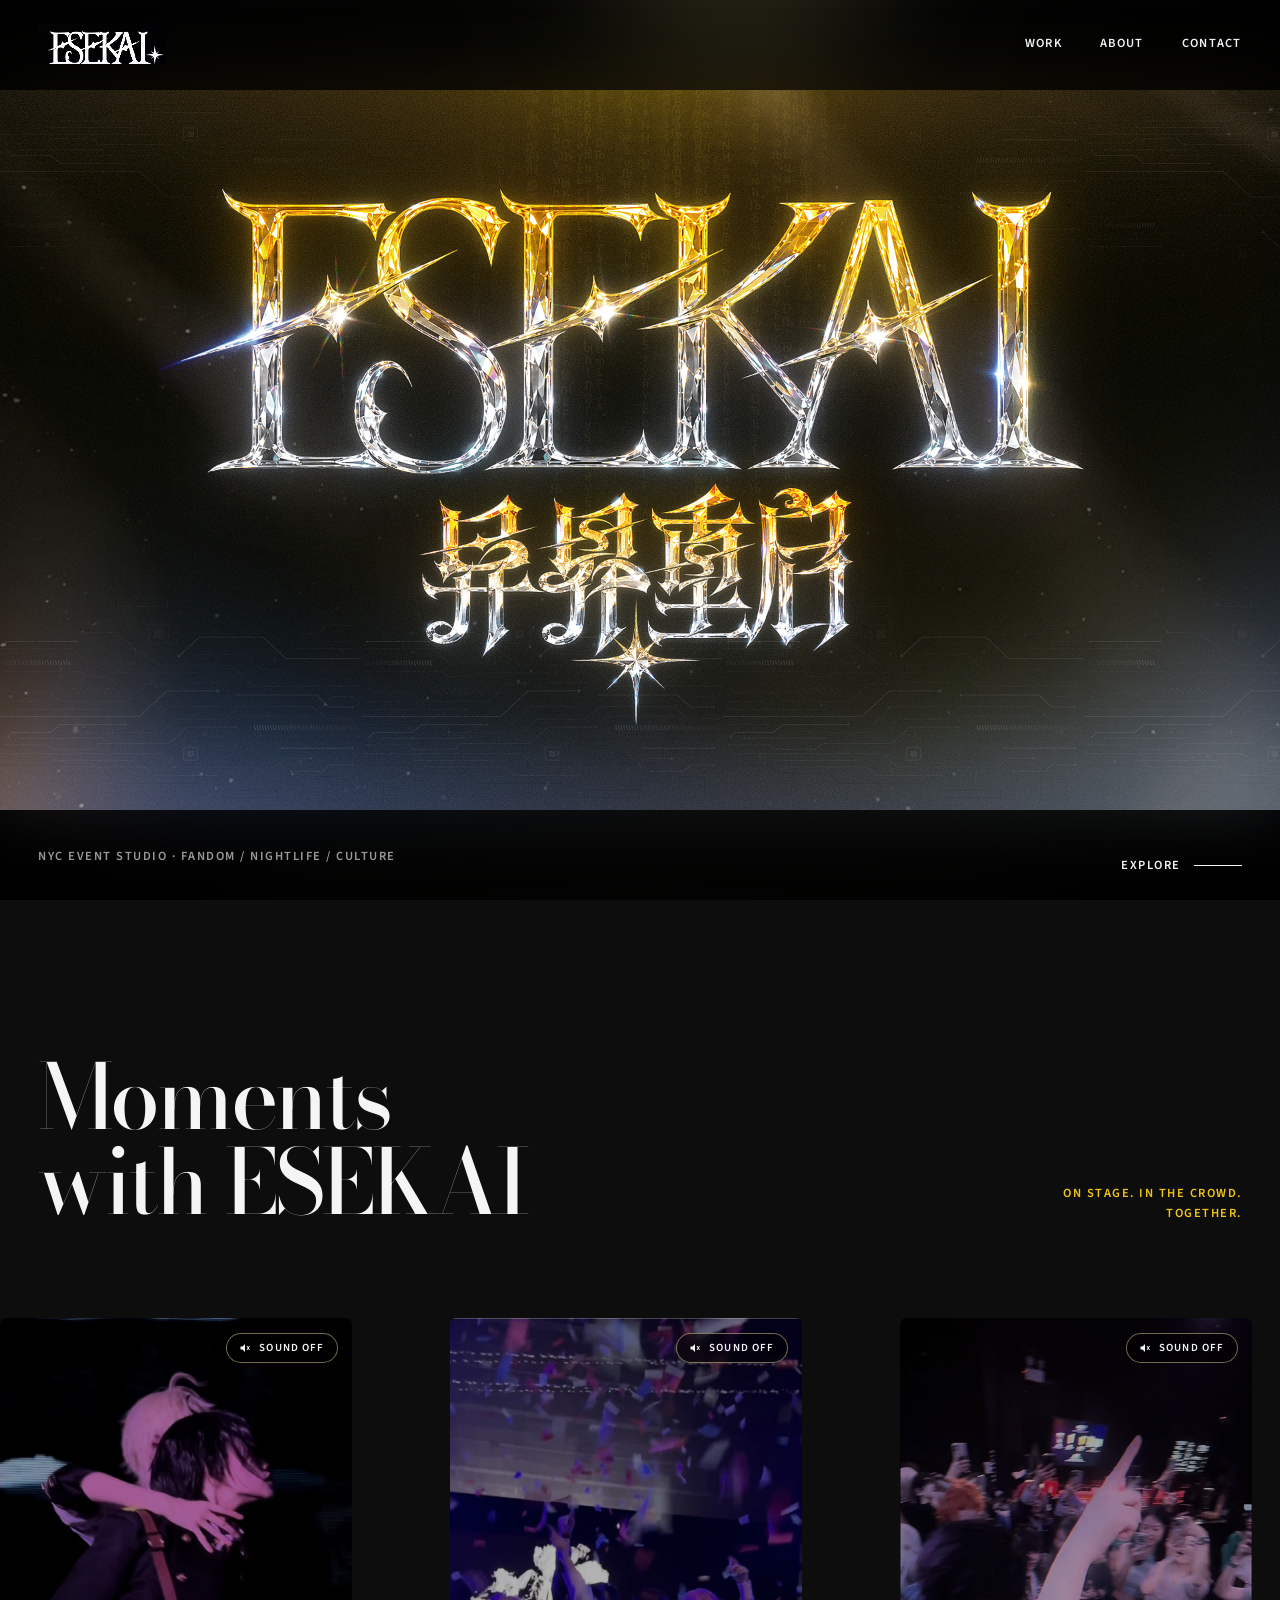
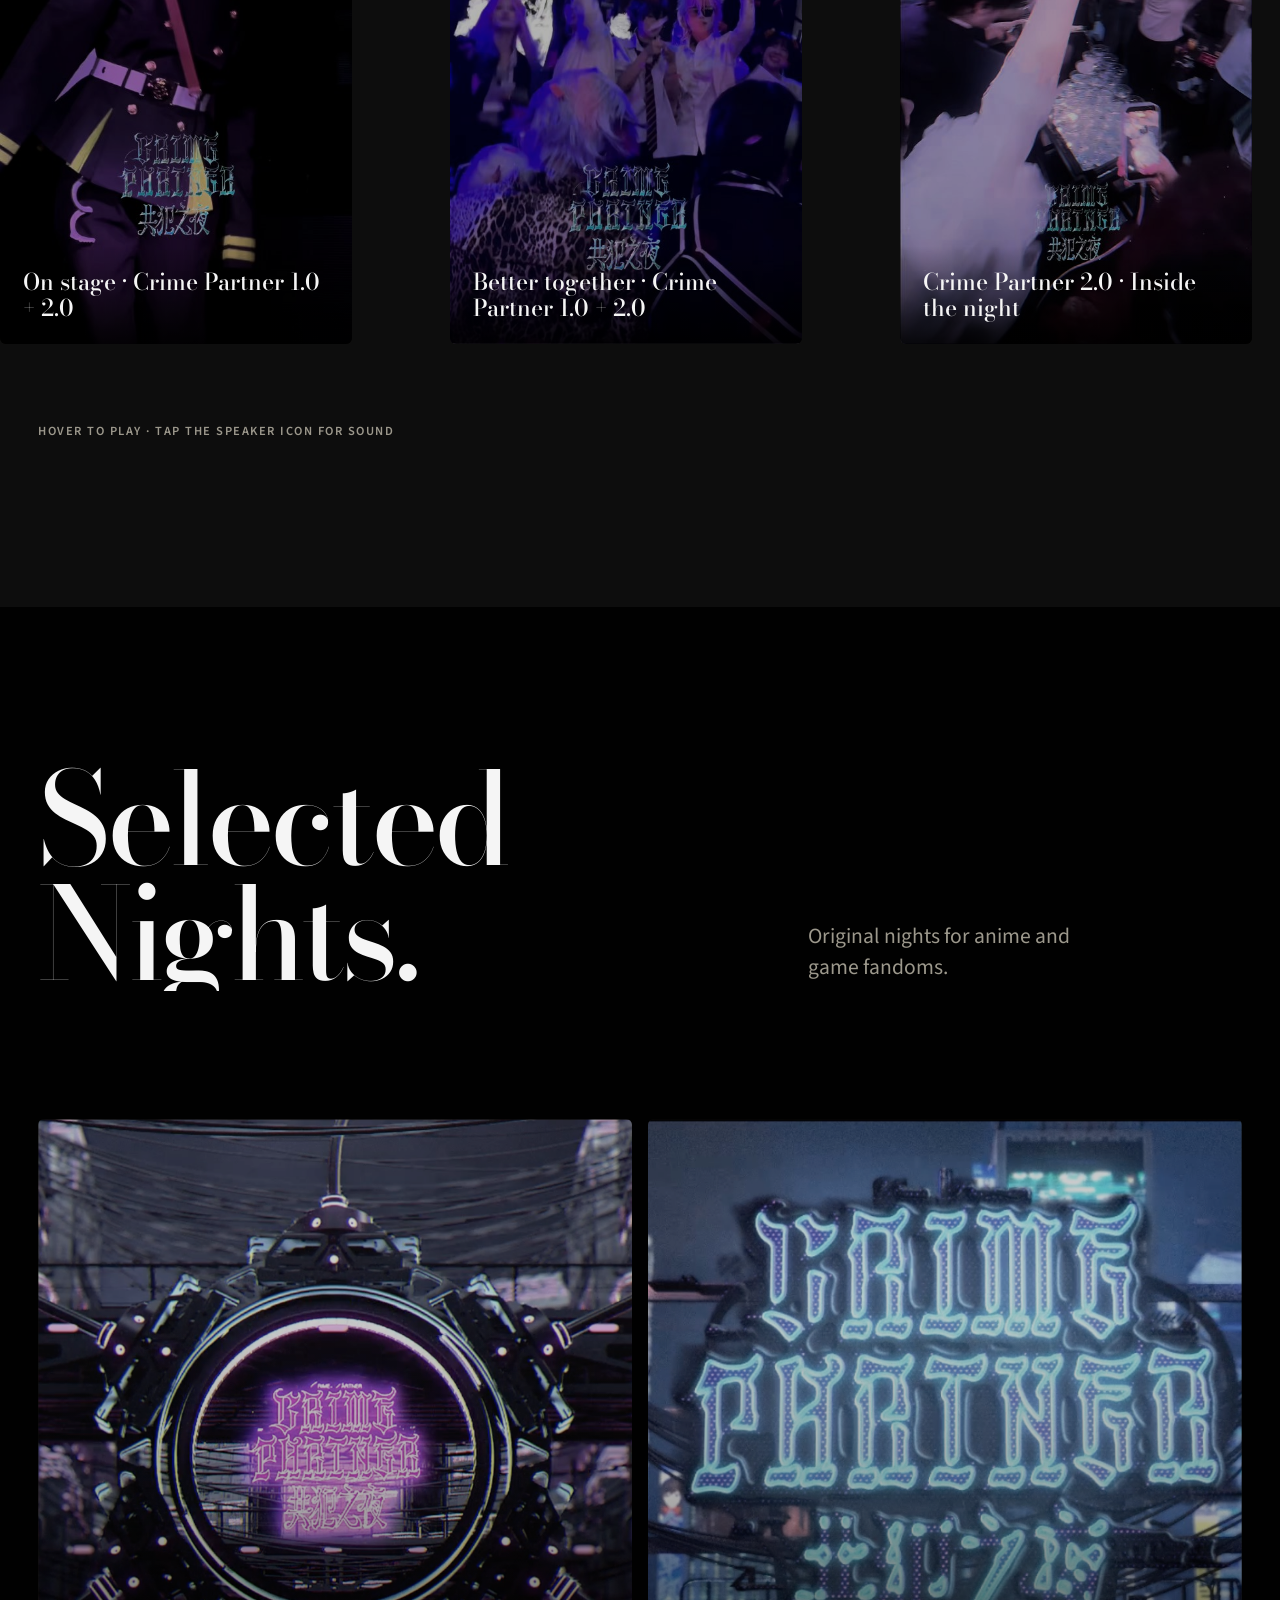
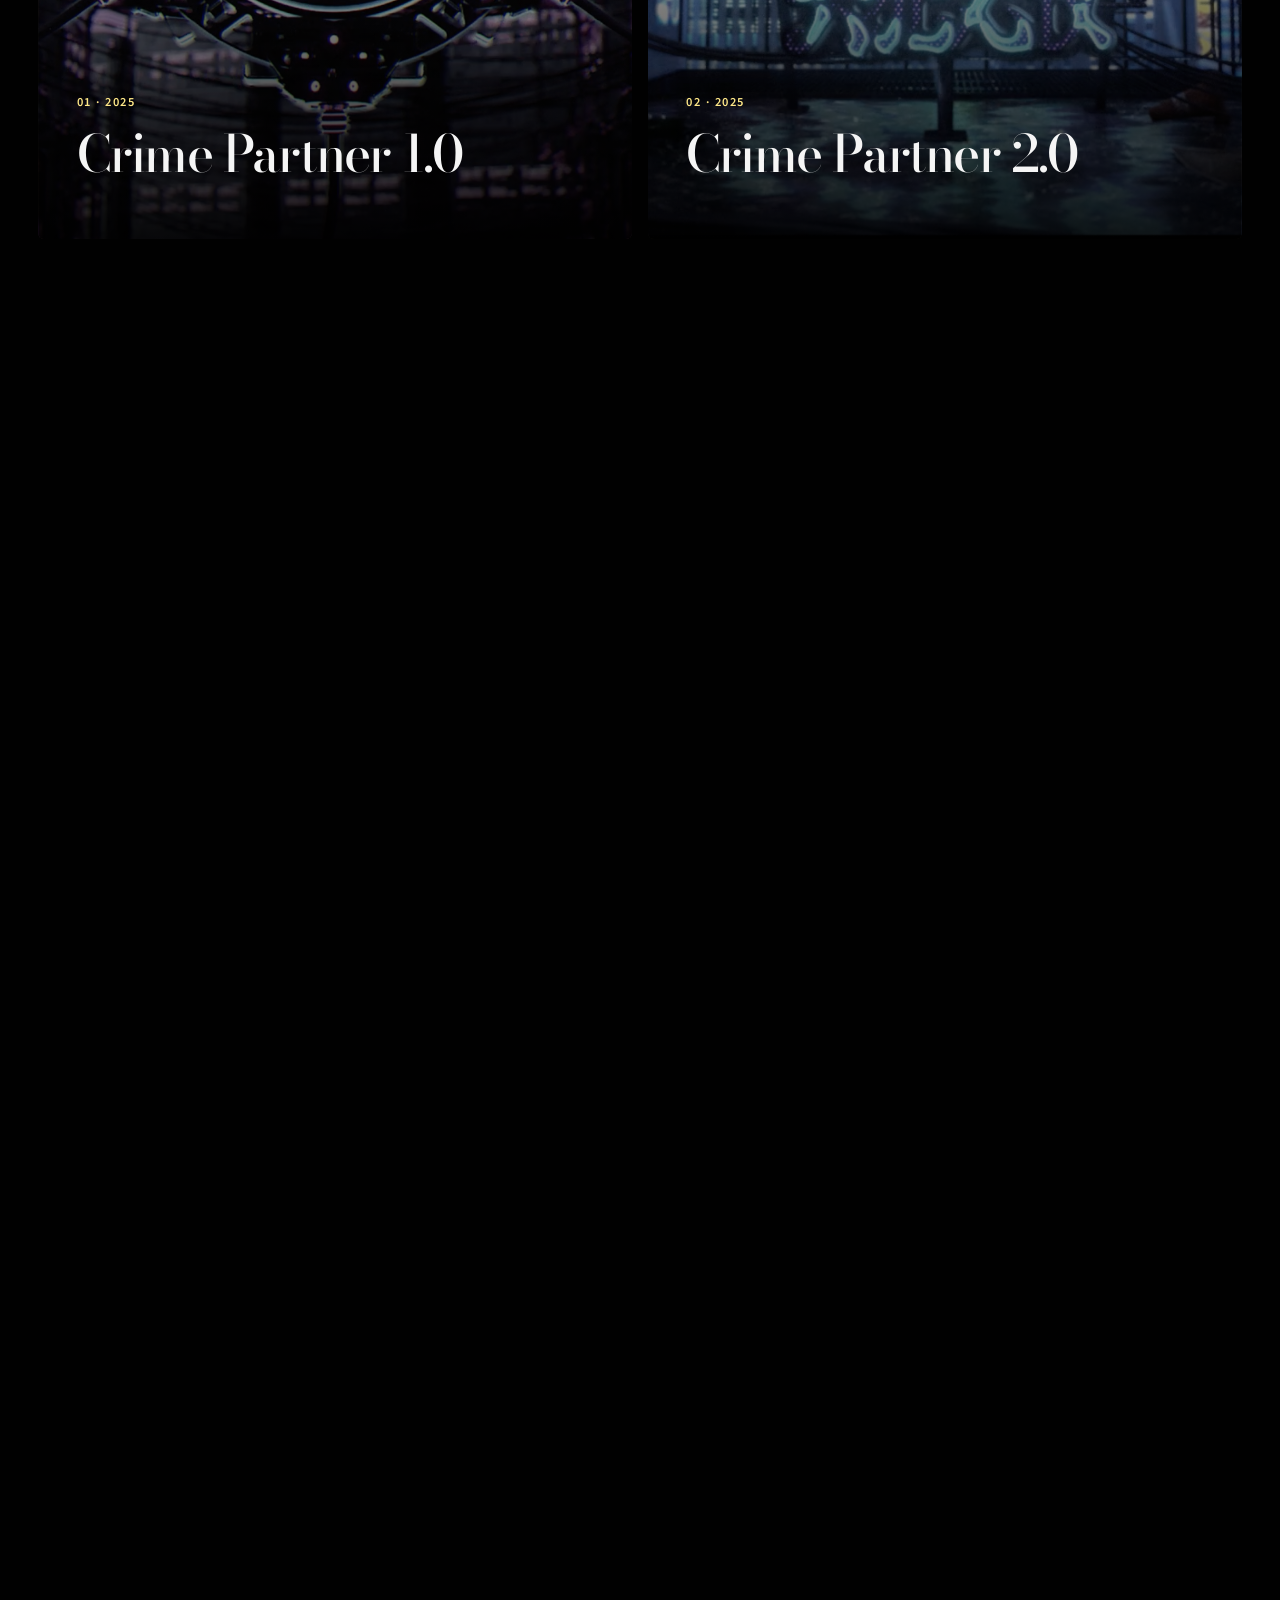
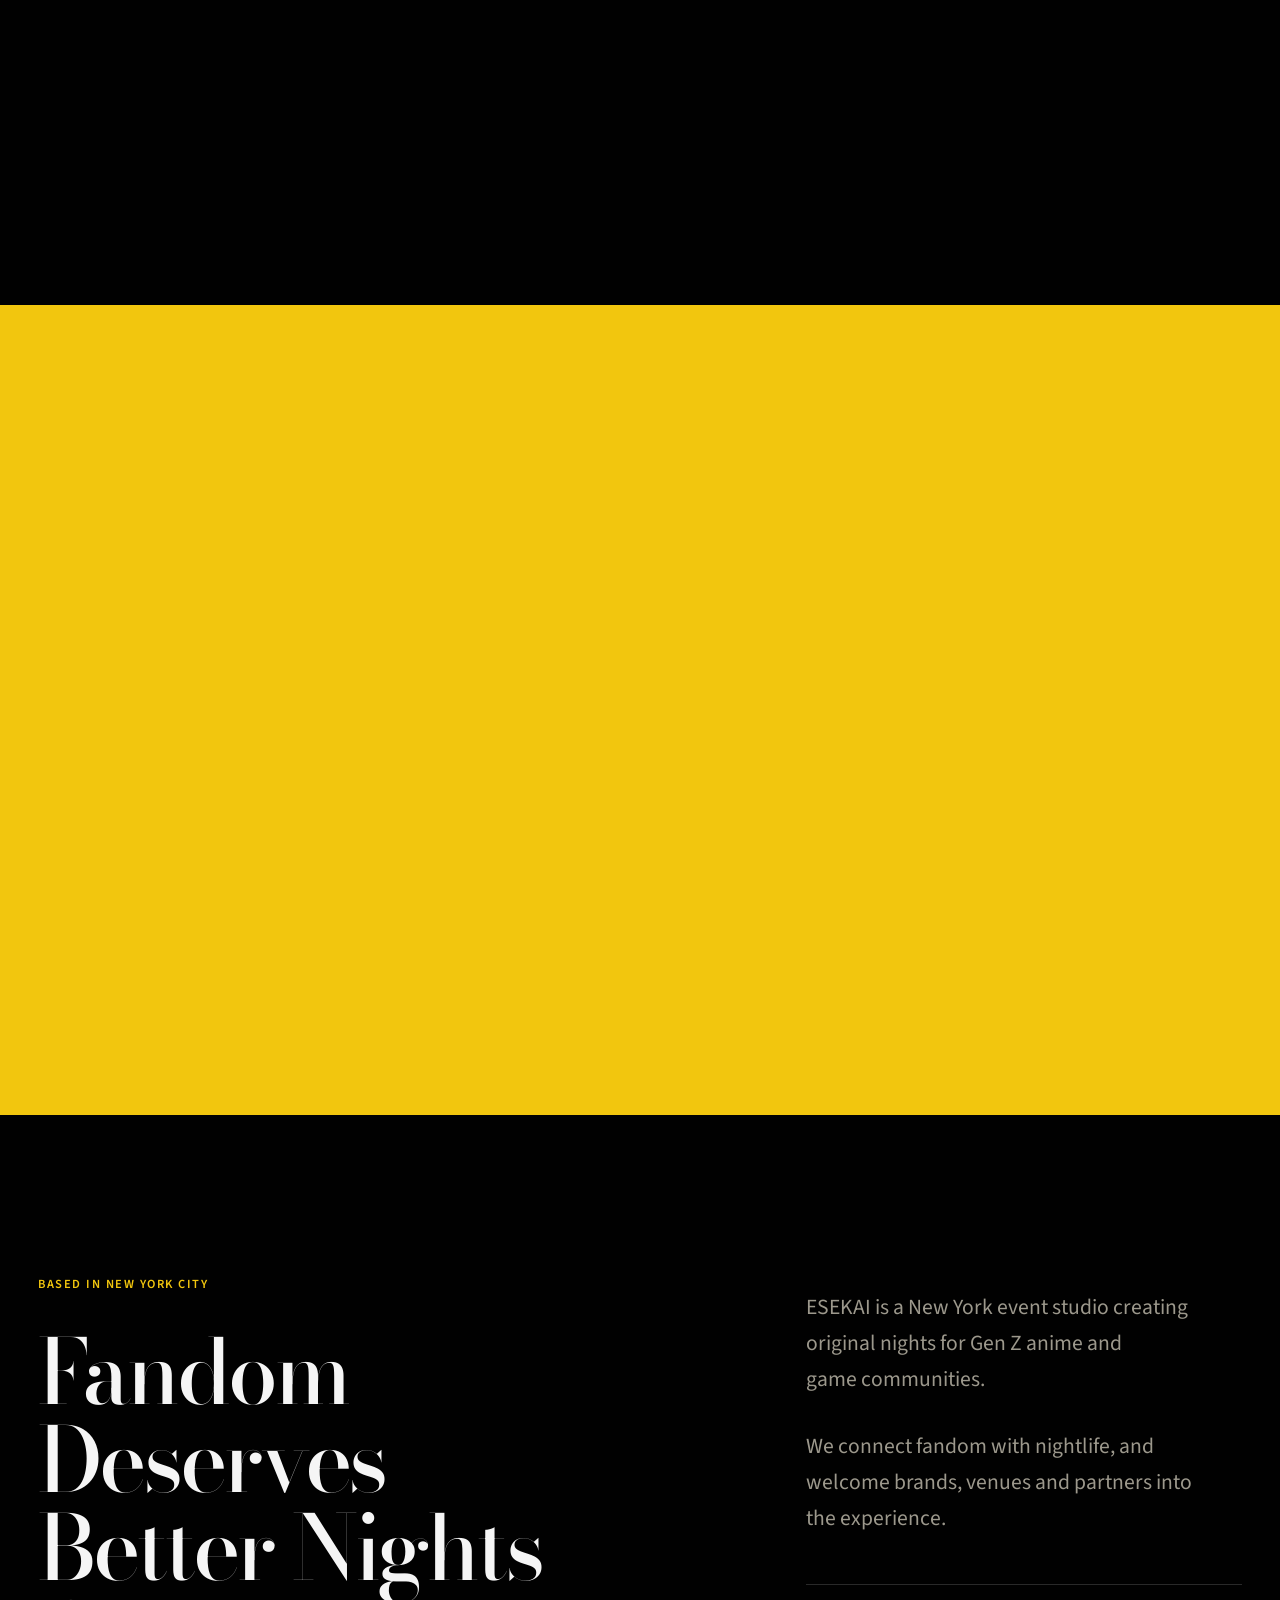
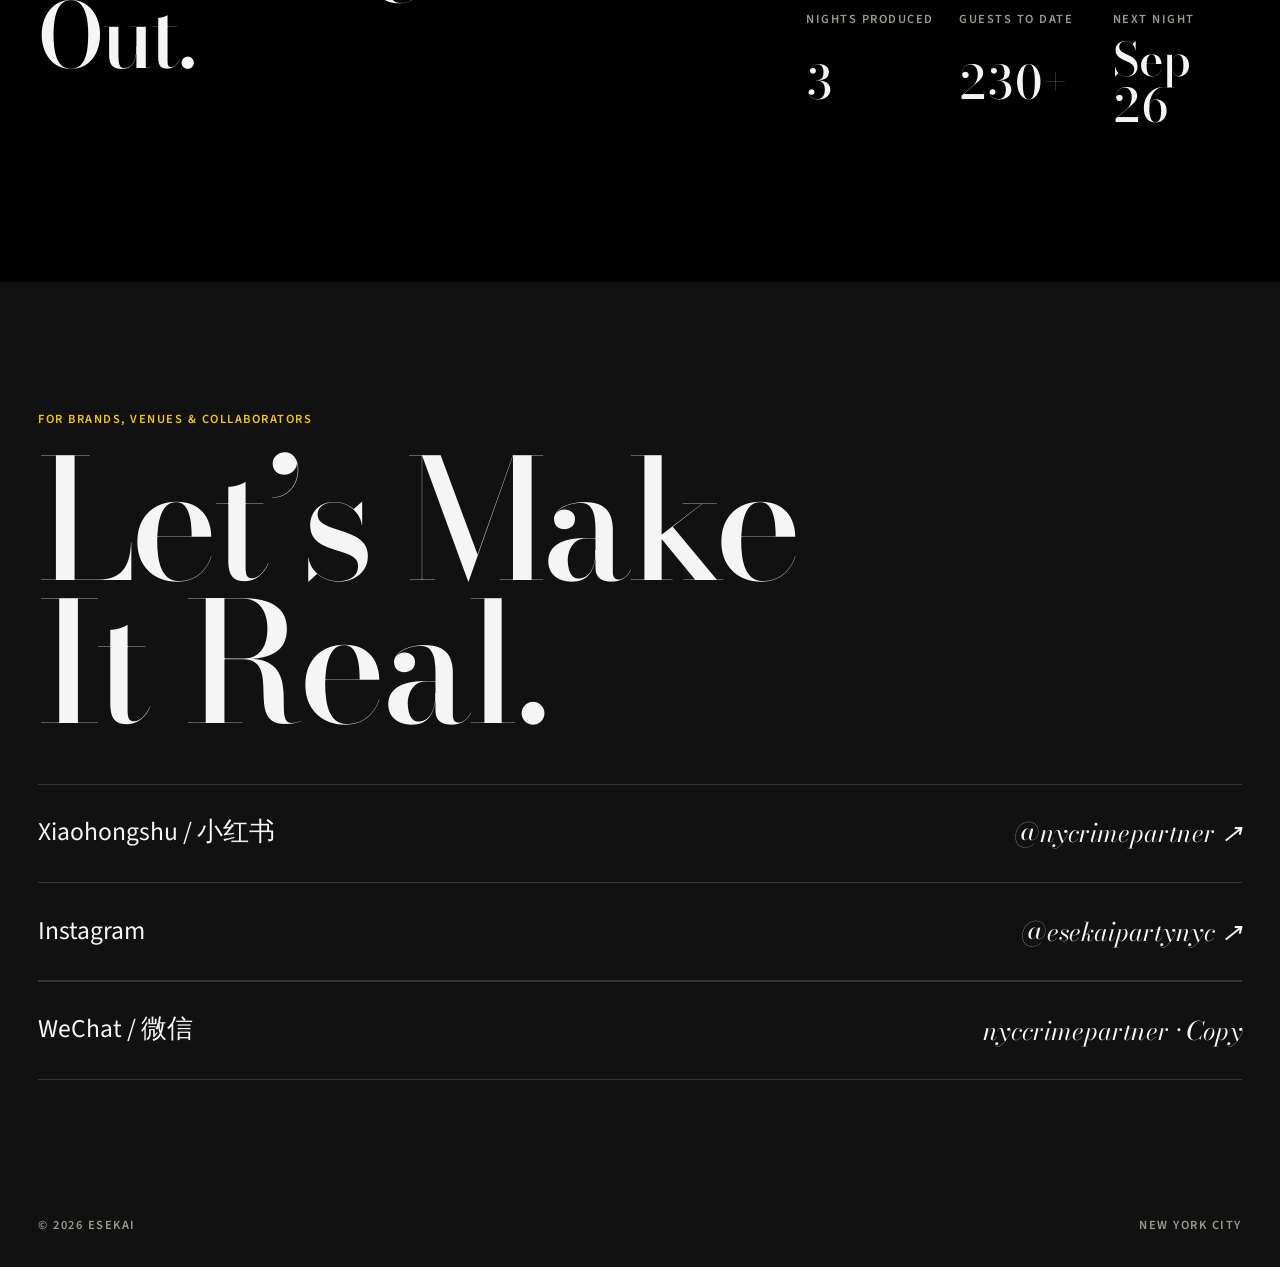
==== commit 352e618d: "Cache-bust CSS/JS links so deploys show up without a hard reload Co-Authored-By: Claude Fable 5.1 <n" ====
--- a/index.html
+++ b/index.html
@@ -9,9 +9,9 @@
   <link rel="preconnect" href="https://fonts.googleapis.com">
   <link rel="preconnect" href="https://fonts.gstatic.com" crossorigin>
   <link rel="stylesheet" href="https://fonts.googleapis.com/css2?family=Bodoni+Moda:ital,opsz,wght@0,6..96,400..700;1,6..96,400..700&family=Source+Sans+3:wght@400;600&display=swap">
-  <link rel="stylesheet" href="styles.css">
-  <link rel="stylesheet" href="content.css">
-  <link rel="stylesheet" href="cases.css">
+  <link rel="stylesheet" href="styles.css?v=20260913c">
+  <link rel="stylesheet" href="content.css?v=20260913c">
+  <link rel="stylesheet" href="cases.css?v=20260913c">
 </head>
 <body>
   <a class="skip-link" href="#work">Skip to work</a>
@@ -151,4 +151,4 @@
 <template id="case-cp2"><article class="portfolio-case"><header class="case-cover"><figure class="media "><img src="2.0/ad7d06958a6537ca89c1d70cc4443d2a.jpg" alt="Cosplayers at Crime Partner 2.0" loading="lazy"></figure><div class="case-cover-copy"><p class="case-eyebrow">Long Island City, New York · October 18, 2025</p><h1 id="case-title" tabindex="-1">Crime Partner 2.0</h1></div></header><div class="case-body"><aside class="case-side"><dl class="facts"><div><dt>Date</dt><dd>October 18, 2025</dd></div><div><dt>Venue</dt><dd>00:00 · Long Island City</dd></div><div><dt>Event type</dt><dd>CP & anime nightlife</dd></div><div><dt>Tickets</dt><dd class="metric">~120</dd></div></dl><span class="original">An ESEKAI original</span></aside><div class="case-main"><p class="deck">The CP nightlife series returns, keeping its intimate core and building on feedback from the first night.</p><section class="visual-chapter"><figure class="film"><video controls playsinline preload="none" poster="assets/reel-cp2.jpg" aria-label="Crime Partner 2.0 · Overview & games"><source src="reels/2.0 overview+game.web.mp4"><a href="reels/2.0 overview+game.web.mp4">Open video</a></video><figcaption>Crime Partner 2.0 · Overview & games</figcaption></figure><div class="chapter-copy"><h2>The Moment</h2><p>Guest-led interactions, community performances and shared dances brought the room together again.</p></div></section><section class="visual-chapter"><figure class="media "><img src="2.0/b07f73e5eaa818f10e9b38711291fe81.jpg" alt="Crime Partner 2.0 ceiling visuals" loading="lazy"></figure><div class="chapter-copy"><h2>The Challenge</h2><p>Keep a multi-part live program flowing in a loud club environment, with visuals and guest interactions landing at the right moments.</p></div></section><section class="prose-chapter"><h2>The Strategy</h2><p>We refined games and the guest experience through audience surveys, strengthened team communication, and closely coordinated live visual cues.</p></section><div class="photo-pair"><figure class="media portrait"><img src="2.0/875995b12f0d44ed6979599973f79e6f.jpg" alt="Costumed guests sharing an interaction" loading="lazy"></figure><figure class="media portrait"><img src="2.0/bf9c83d8a4396d73bbed0b0165b74dd2.jpg" alt="The dancefloor under blue lights" loading="lazy"></figure></div><section class="prose-chapter"><h2>The Results</h2><p>Around 120 tickets. A second edition that carried the series forward, and informed the next evolution of ESEKAI’s nightlife programming.</p><div class="editions" aria-label="Tickets by edition"><div><span>Crime Partner 1.0</span><i style="--v:.9"></i><b>110+</b></div><div><span>Crime Partner 2.0</span><i style="--v:1"></i><b>~120</b></div></div></section><aside class="feedback"><h3>From the Room</h3><div class="feedback-pair"><blockquote class="attendee-quote"><p>“Bring on 3.0.”</p><cite>Community feedback</cite></blockquote></div></aside></div></div><footer class="portfolio-end"><a href="#contact" data-case-contact>Partner with ESEKAI ↗</a><button type="button" data-next-case="respawn">Next: Respawn →</button></footer></article></template>
 <template id="case-respawn"><article class="portfolio-case"><header class="case-cover"><figure class="film"><video controls playsinline preload="none" poster="assets/reel-game-night.jpg" aria-label="Respawn · Event overview"><source src="reels/异界重启overview.web.mp4"><a href="reels/异界重启overview.web.mp4">Open video</a></video><figcaption>Respawn · Event overview</figcaption></figure><div class="case-cover-copy"><p class="case-eyebrow">Long Island City, New York · February 21, 2026</p><h1 id="case-title" tabindex="-1">Respawn</h1></div></header><div class="case-body"><aside class="case-side"><dl class="facts"><div><dt>Date</dt><dd>February 21, 2026</dd></div><div><dt>Venue</dt><dd>00:00 · Long Island City</dd></div><div><dt>Event type</dt><dd>Game-themed nightlife</dd></div></dl><span class="original">An ESEKAI original</span></aside><div class="case-main"><p class="deck">A game-focused IP for players to step out of their screens and into a shared night of cosplay, performance and connection.</p><section class="visual-chapter"><figure class="media poster"><img src="共犯x异界重启/合并logo海报.png" alt="Respawn Lunar New Year poster" loading="lazy"></figure><div class="chapter-copy"><h2>The Moment</h2><p>Game characters met the dancefloor. Lunar New Year staging and community performances gave this edition its own festive identity.</p></div></section><section class="prose-chapter"><h2>The Challenge</h2><p>Move beyond a CP-led theme and create a night that speaks to players across different game fandoms.</p></section><section class="prose-chapter"><h2>The Strategy</h2><p>We built the programming around games and encouraged guests to arrive as their favourite game characters or NPCs, with a Lunar New Year twist.</p></section><section class="campaign"><h2>Inside the Campaign</h2><div class="photo-pair"><figure class="media poster"><img src="共犯x异界重启/game/gameA.png" alt="Game campaign artwork A" loading="lazy"></figure><figure class="media poster"><img src="共犯x异界重启/game/gameB.png" alt="Game campaign artwork B" loading="lazy"></figure></div><div class="photo-pair"><figure class="media poster"><img src="共犯x异界重启/stage performance.png" alt="Stage performance campaign artwork" loading="lazy"></figure><figure class="media poster"><img src="共犯x异界重启/npc合集.png" alt="NPC campaign lineup" loading="lazy"></figure></div></section><section class="prose-chapter"><h2>The Results</h2><p>The response to game-themed nightlife inspired us to bring Respawn into Crime Partner 3.0—connecting anime and game fandoms in the next chapter.</p></section></div></div><footer class="portfolio-end"><a href="#contact" data-case-contact>Partner with ESEKAI ↗</a><button type="button" data-next-case="cp3">Next: Crime Partner 3.0 →</button></footer></article></template>
 <template id="case-cp3"><article class="portfolio-case"><header class="case-cover"><figure class="film"><video controls playsinline preload="none" poster="assets/reel-cp3.jpg" aria-label="Crime Partner 3.0 · Campaign preview"><source src="reels/3.0宣传.web.mp4"><a href="reels/3.0宣传.web.mp4">Open video</a></video><figcaption>Crime Partner 3.0 · Campaign preview</figcaption></figure><div class="case-cover-copy"><p class="case-eyebrow">Long Island City, New York · September 26, 2026</p><h1 id="case-title" tabindex="-1">Crime Partner 3.0</h1></div></header><div class="case-body"><aside class="case-side"><dl class="facts"><div><dt>Date</dt><dd>September 26, 2026 · Upcoming</dd></div><div><dt>Venue</dt><dd>00:00 · Long Island City</dd></div><div><dt>Event type</dt><dd>Upcoming event</dd></div></dl><span class="original">An ESEKAI original</span></aside><div class="case-main"><p class="deck">CP culture meets game fandom. Our next night brings the two IPs together with a uniform-inspired theme.</p><section class="prose-chapter"><h2>The Next Moment</h2><p>Come as a pair. Come as your favourite game character. The next chapter makes room for both.</p></section><section class="campaign"><h2>Meet the Guests</h2><figure class="media poster"><img src="3.0/嘉宾/嘉宾集合.png" alt="Crime Partner 3.0 guest lineup" loading="lazy"></figure><div class="photo-pair"><figure class="media poster"><img src="3.0/dj海绵.png" alt="Crime Partner 3.0 DJ poster" loading="lazy"></figure><figure class="media poster"><img src="3.0/票价.png" alt="Crime Partner 3.0 ticket poster" loading="lazy"></figure></div></section><section class="prose-chapter"><h2>Still to Come</h2><p>The full case study, event photography and audience response will follow after the night.</p><div class="editions" aria-label="Tickets by edition"><div><span>Crime Partner 1.0</span><i style="--v:.9"></i><b>110+</b></div><div><span>Crime Partner 2.0</span><i style="--v:1"></i><b>~120</b></div><div class="upcoming"><span>Crime Partner 3.0</span><i style="--v:0"></i><b>Sep 26</b></div></div></section></div></div><footer class="portfolio-end"><a href="#contact" data-case-contact>Partner with ESEKAI ↗</a><button type="button" data-next-case="cp1">Next: Crime Partner 1.0 →</button></footer></article></template>
-<script src="script.js"></script></body></html>
+<script src="script.js?v=20260913c"></script></body></html>
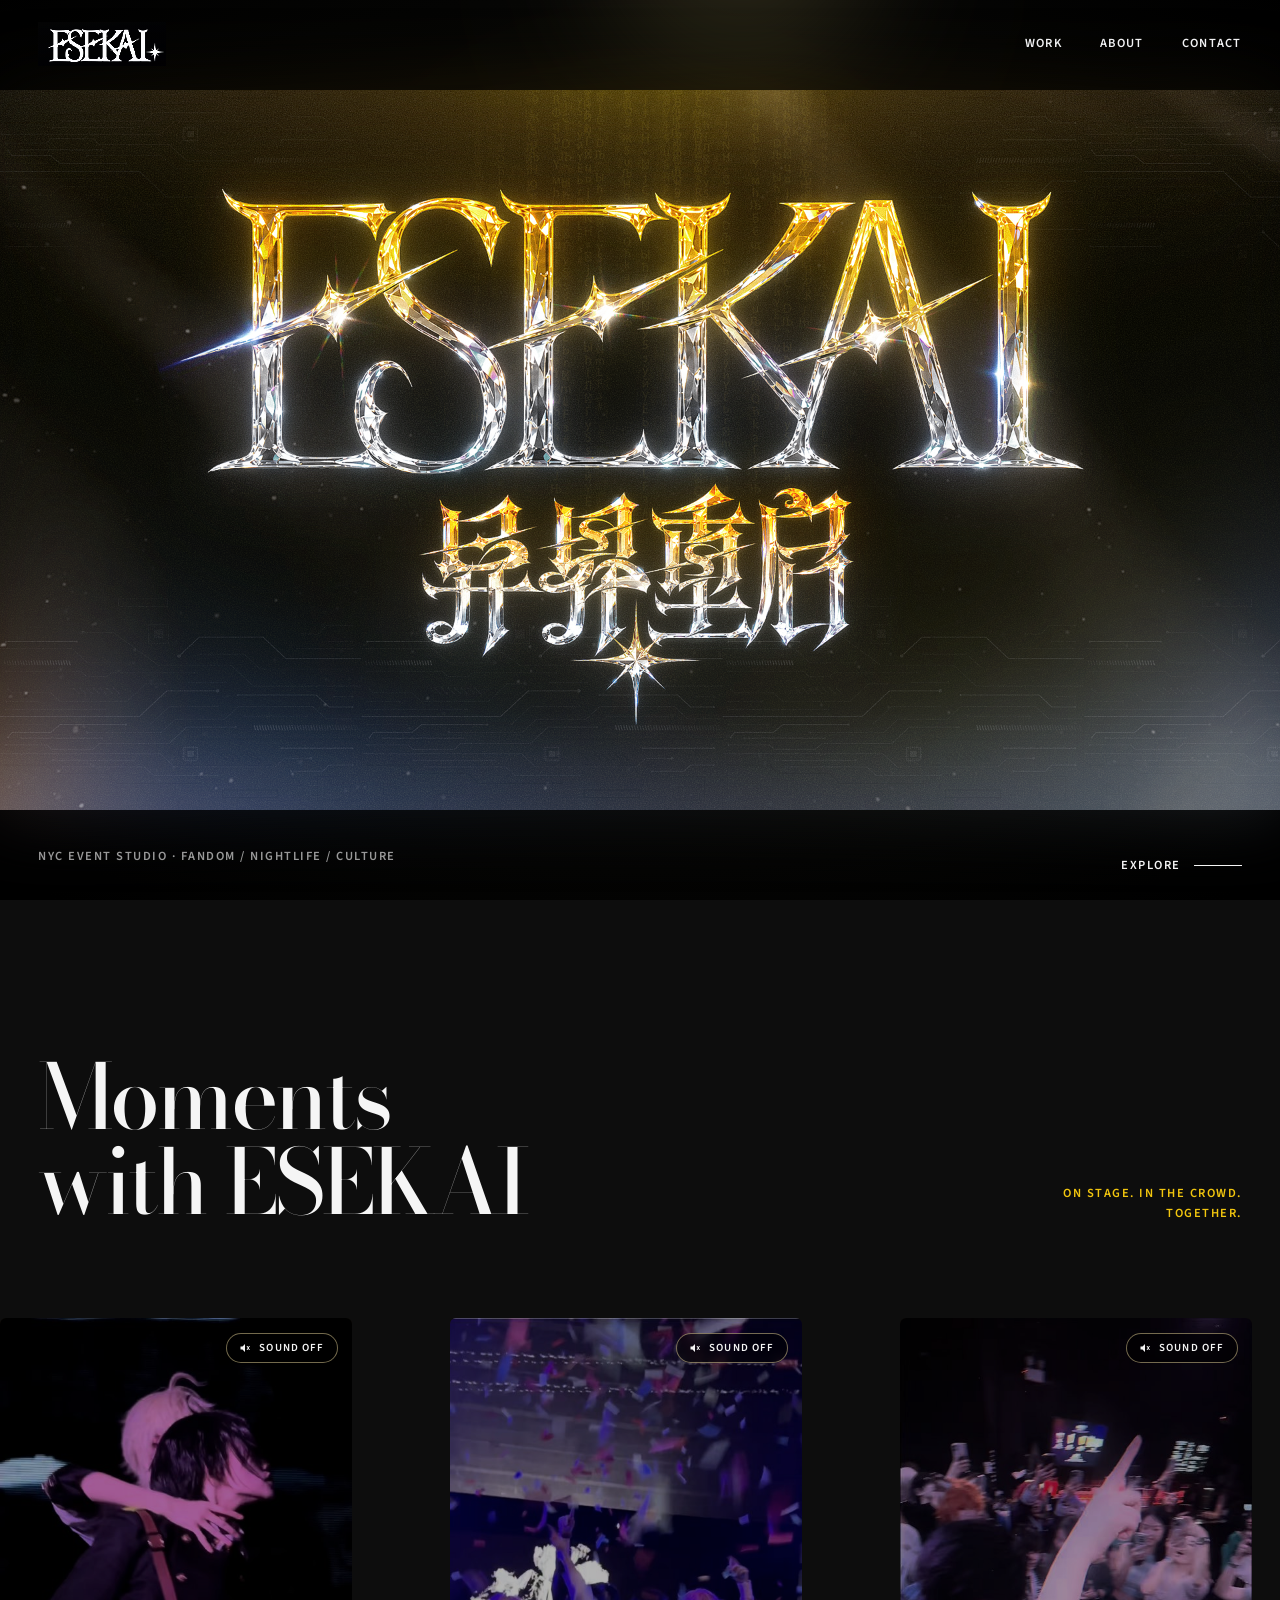
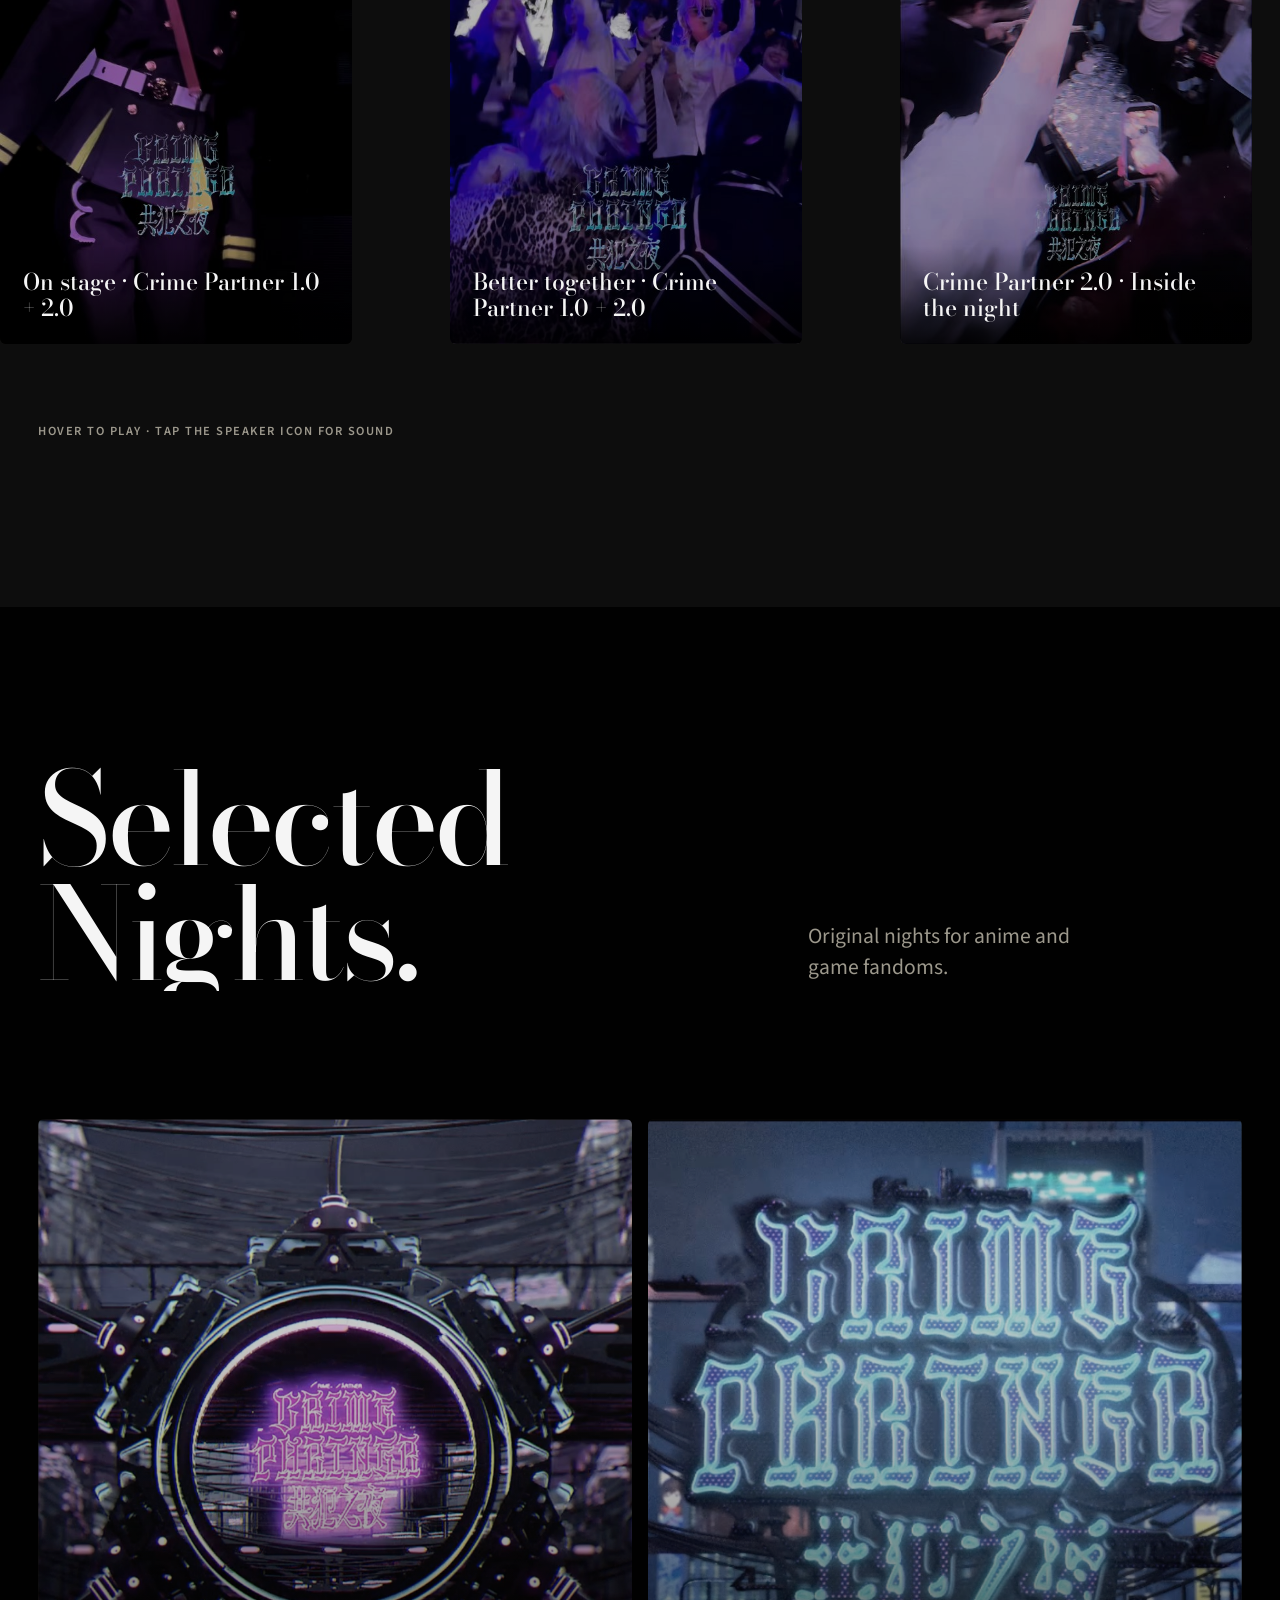
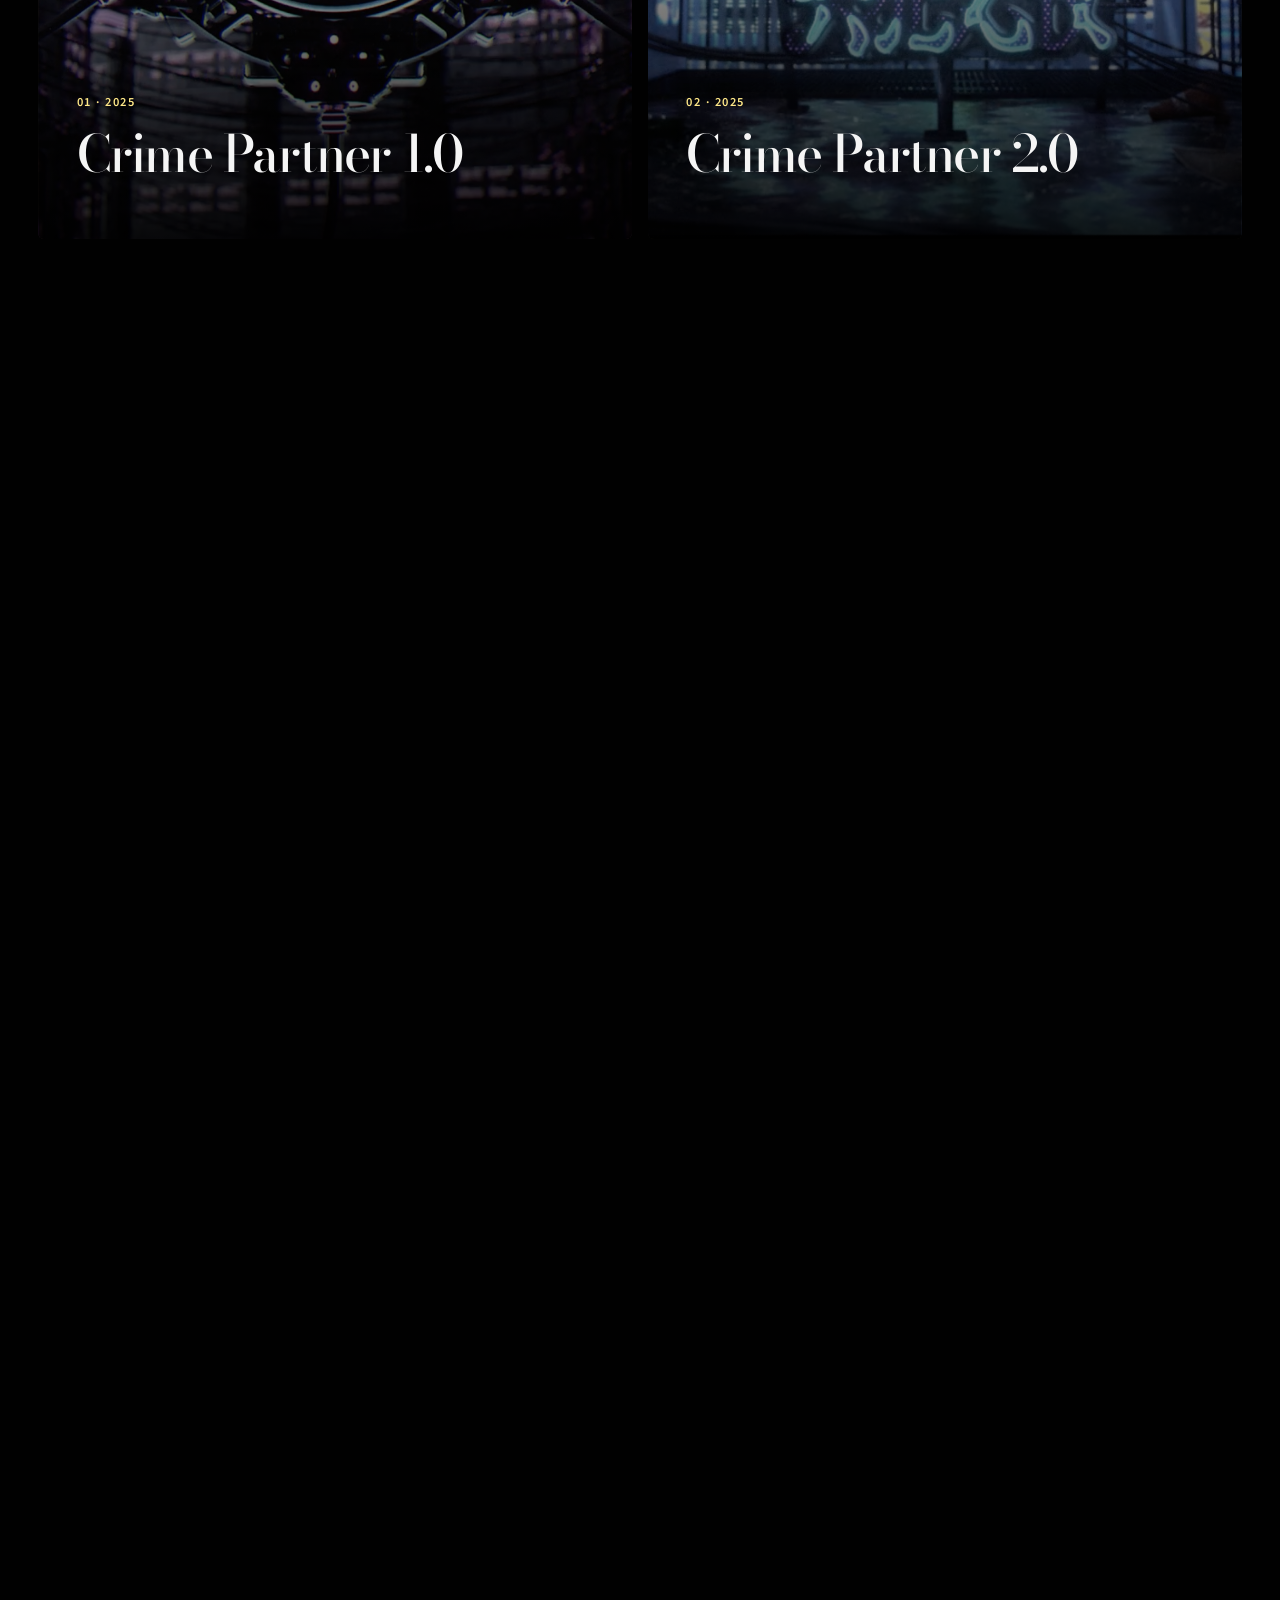
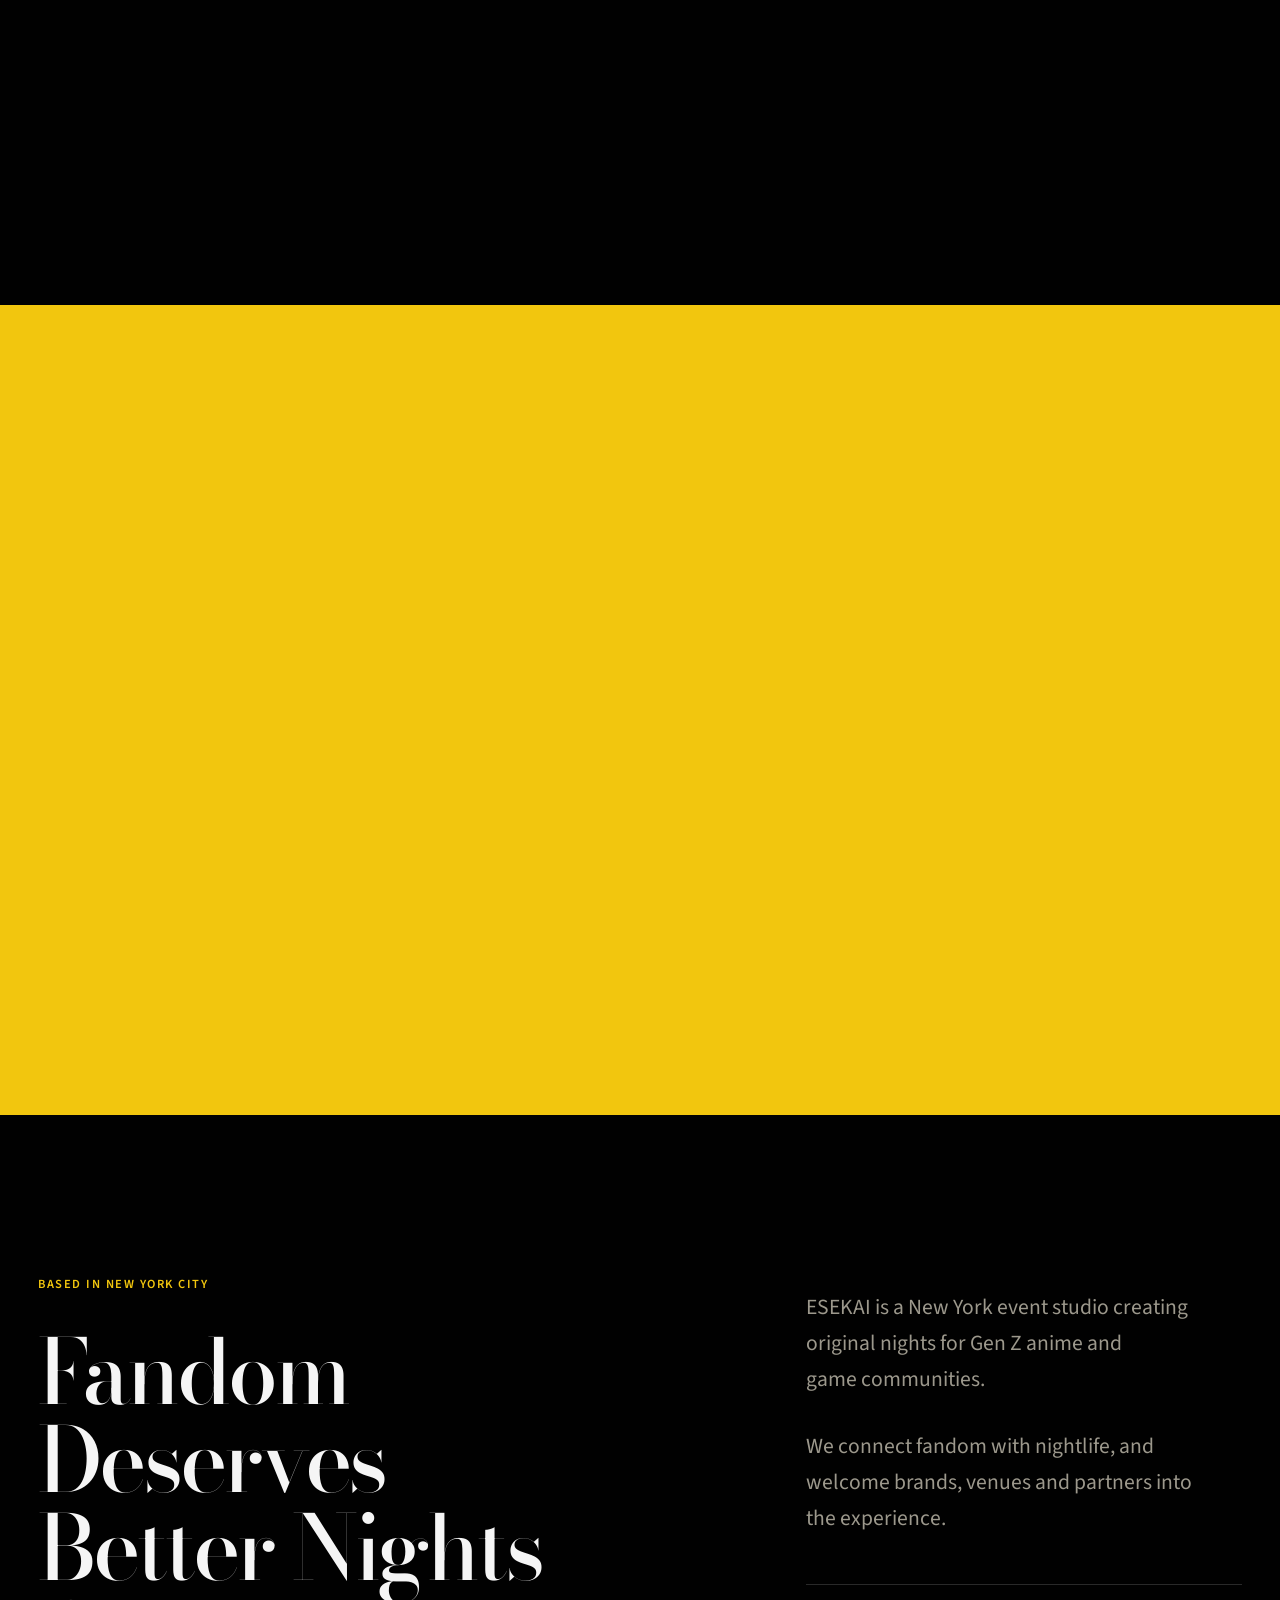
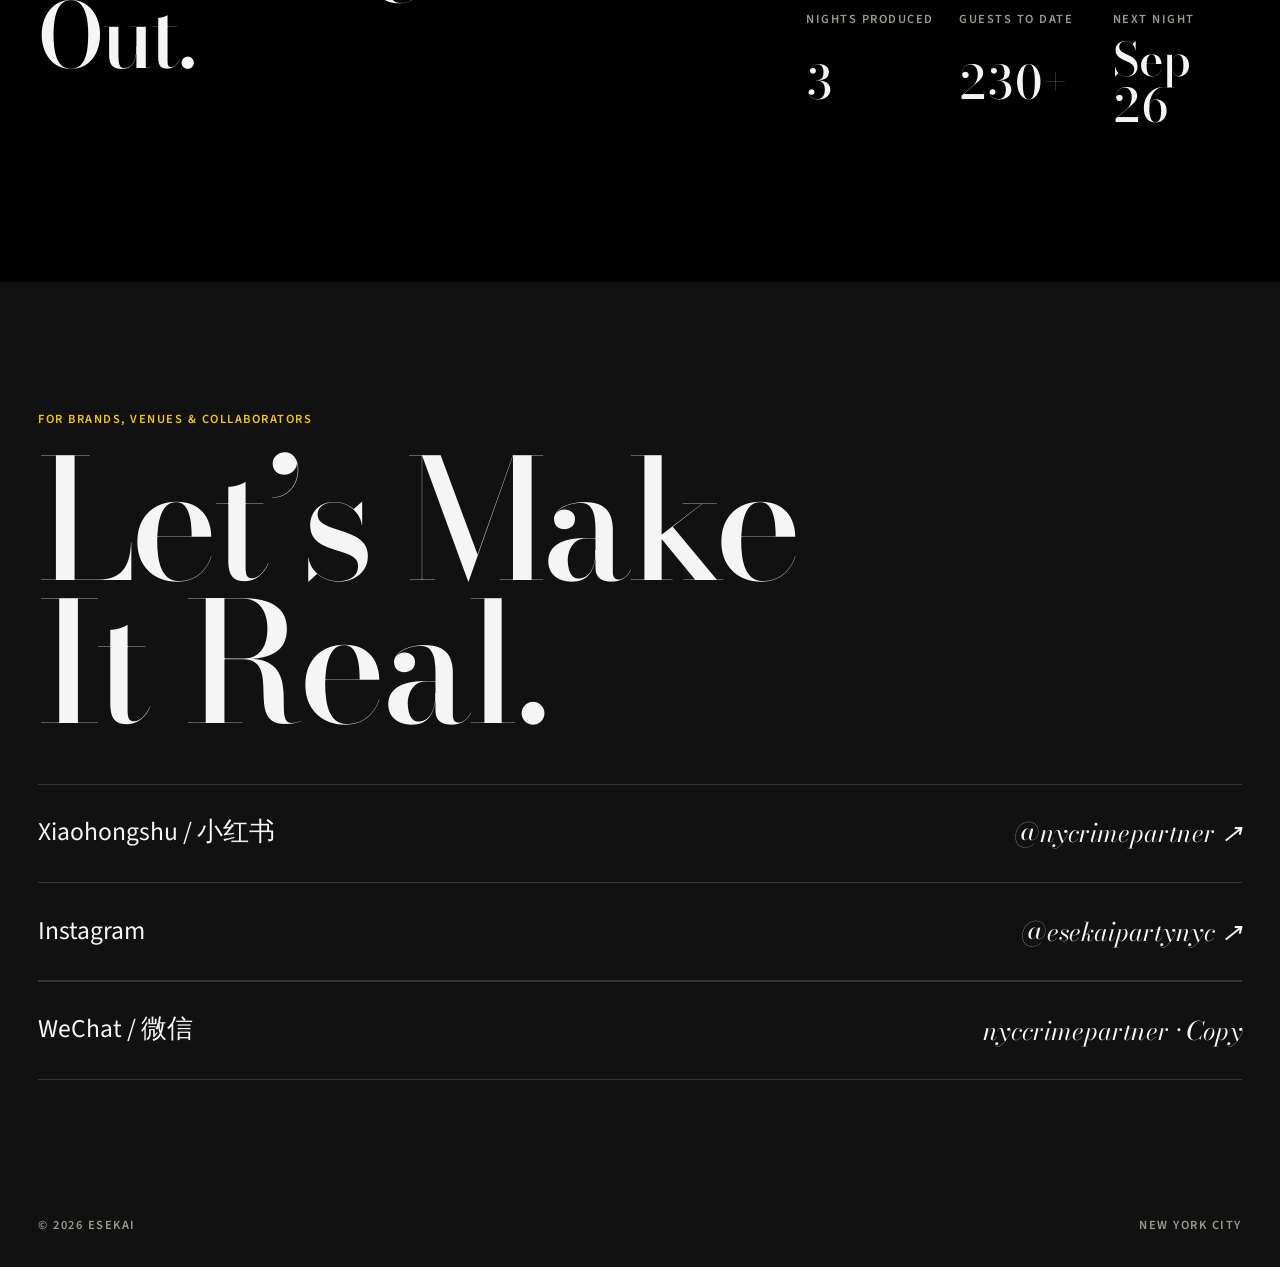
==== commit 89e9b370: "Header: stop cropping the ESEKAI wordmark .brand had a fixed 2.5rem height with overflow:hidden, but" ====
--- a/index.html
+++ b/index.html
@@ -9,9 +9,9 @@
   <link rel="preconnect" href="https://fonts.googleapis.com">
   <link rel="preconnect" href="https://fonts.gstatic.com" crossorigin>
   <link rel="stylesheet" href="https://fonts.googleapis.com/css2?family=Bodoni+Moda:ital,opsz,wght@0,6..96,400..700;1,6..96,400..700&family=Source+Sans+3:wght@400;600&display=swap">
-  <link rel="stylesheet" href="styles.css?v=20260913c">
-  <link rel="stylesheet" href="content.css?v=20260913c">
-  <link rel="stylesheet" href="cases.css?v=20260913c">
+  <link rel="stylesheet" href="styles.css?v=20260920a">
+  <link rel="stylesheet" href="content.css?v=20260920a">
+  <link rel="stylesheet" href="cases.css?v=20260920a">
 </head>
 <body>
   <a class="skip-link" href="#work">Skip to work</a>
@@ -151,4 +151,4 @@
 <template id="case-cp2"><article class="portfolio-case"><header class="case-cover"><figure class="media "><img src="2.0/ad7d06958a6537ca89c1d70cc4443d2a.jpg" alt="Cosplayers at Crime Partner 2.0" loading="lazy"></figure><div class="case-cover-copy"><p class="case-eyebrow">Long Island City, New York · October 18, 2025</p><h1 id="case-title" tabindex="-1">Crime Partner 2.0</h1></div></header><div class="case-body"><aside class="case-side"><dl class="facts"><div><dt>Date</dt><dd>October 18, 2025</dd></div><div><dt>Venue</dt><dd>00:00 · Long Island City</dd></div><div><dt>Event type</dt><dd>CP & anime nightlife</dd></div><div><dt>Tickets</dt><dd class="metric">~120</dd></div></dl><span class="original">An ESEKAI original</span></aside><div class="case-main"><p class="deck">The CP nightlife series returns, keeping its intimate core and building on feedback from the first night.</p><section class="visual-chapter"><figure class="film"><video controls playsinline preload="none" poster="assets/reel-cp2.jpg" aria-label="Crime Partner 2.0 · Overview & games"><source src="reels/2.0 overview+game.web.mp4"><a href="reels/2.0 overview+game.web.mp4">Open video</a></video><figcaption>Crime Partner 2.0 · Overview & games</figcaption></figure><div class="chapter-copy"><h2>The Moment</h2><p>Guest-led interactions, community performances and shared dances brought the room together again.</p></div></section><section class="visual-chapter"><figure class="media "><img src="2.0/b07f73e5eaa818f10e9b38711291fe81.jpg" alt="Crime Partner 2.0 ceiling visuals" loading="lazy"></figure><div class="chapter-copy"><h2>The Challenge</h2><p>Keep a multi-part live program flowing in a loud club environment, with visuals and guest interactions landing at the right moments.</p></div></section><section class="prose-chapter"><h2>The Strategy</h2><p>We refined games and the guest experience through audience surveys, strengthened team communication, and closely coordinated live visual cues.</p></section><div class="photo-pair"><figure class="media portrait"><img src="2.0/875995b12f0d44ed6979599973f79e6f.jpg" alt="Costumed guests sharing an interaction" loading="lazy"></figure><figure class="media portrait"><img src="2.0/bf9c83d8a4396d73bbed0b0165b74dd2.jpg" alt="The dancefloor under blue lights" loading="lazy"></figure></div><section class="prose-chapter"><h2>The Results</h2><p>Around 120 tickets. A second edition that carried the series forward, and informed the next evolution of ESEKAI’s nightlife programming.</p><div class="editions" aria-label="Tickets by edition"><div><span>Crime Partner 1.0</span><i style="--v:.9"></i><b>110+</b></div><div><span>Crime Partner 2.0</span><i style="--v:1"></i><b>~120</b></div></div></section><aside class="feedback"><h3>From the Room</h3><div class="feedback-pair"><blockquote class="attendee-quote"><p>“Bring on 3.0.”</p><cite>Community feedback</cite></blockquote></div></aside></div></div><footer class="portfolio-end"><a href="#contact" data-case-contact>Partner with ESEKAI ↗</a><button type="button" data-next-case="respawn">Next: Respawn →</button></footer></article></template>
 <template id="case-respawn"><article class="portfolio-case"><header class="case-cover"><figure class="film"><video controls playsinline preload="none" poster="assets/reel-game-night.jpg" aria-label="Respawn · Event overview"><source src="reels/异界重启overview.web.mp4"><a href="reels/异界重启overview.web.mp4">Open video</a></video><figcaption>Respawn · Event overview</figcaption></figure><div class="case-cover-copy"><p class="case-eyebrow">Long Island City, New York · February 21, 2026</p><h1 id="case-title" tabindex="-1">Respawn</h1></div></header><div class="case-body"><aside class="case-side"><dl class="facts"><div><dt>Date</dt><dd>February 21, 2026</dd></div><div><dt>Venue</dt><dd>00:00 · Long Island City</dd></div><div><dt>Event type</dt><dd>Game-themed nightlife</dd></div></dl><span class="original">An ESEKAI original</span></aside><div class="case-main"><p class="deck">A game-focused IP for players to step out of their screens and into a shared night of cosplay, performance and connection.</p><section class="visual-chapter"><figure class="media poster"><img src="共犯x异界重启/合并logo海报.png" alt="Respawn Lunar New Year poster" loading="lazy"></figure><div class="chapter-copy"><h2>The Moment</h2><p>Game characters met the dancefloor. Lunar New Year staging and community performances gave this edition its own festive identity.</p></div></section><section class="prose-chapter"><h2>The Challenge</h2><p>Move beyond a CP-led theme and create a night that speaks to players across different game fandoms.</p></section><section class="prose-chapter"><h2>The Strategy</h2><p>We built the programming around games and encouraged guests to arrive as their favourite game characters or NPCs, with a Lunar New Year twist.</p></section><section class="campaign"><h2>Inside the Campaign</h2><div class="photo-pair"><figure class="media poster"><img src="共犯x异界重启/game/gameA.png" alt="Game campaign artwork A" loading="lazy"></figure><figure class="media poster"><img src="共犯x异界重启/game/gameB.png" alt="Game campaign artwork B" loading="lazy"></figure></div><div class="photo-pair"><figure class="media poster"><img src="共犯x异界重启/stage performance.png" alt="Stage performance campaign artwork" loading="lazy"></figure><figure class="media poster"><img src="共犯x异界重启/npc合集.png" alt="NPC campaign lineup" loading="lazy"></figure></div></section><section class="prose-chapter"><h2>The Results</h2><p>The response to game-themed nightlife inspired us to bring Respawn into Crime Partner 3.0—connecting anime and game fandoms in the next chapter.</p></section></div></div><footer class="portfolio-end"><a href="#contact" data-case-contact>Partner with ESEKAI ↗</a><button type="button" data-next-case="cp3">Next: Crime Partner 3.0 →</button></footer></article></template>
 <template id="case-cp3"><article class="portfolio-case"><header class="case-cover"><figure class="film"><video controls playsinline preload="none" poster="assets/reel-cp3.jpg" aria-label="Crime Partner 3.0 · Campaign preview"><source src="reels/3.0宣传.web.mp4"><a href="reels/3.0宣传.web.mp4">Open video</a></video><figcaption>Crime Partner 3.0 · Campaign preview</figcaption></figure><div class="case-cover-copy"><p class="case-eyebrow">Long Island City, New York · September 26, 2026</p><h1 id="case-title" tabindex="-1">Crime Partner 3.0</h1></div></header><div class="case-body"><aside class="case-side"><dl class="facts"><div><dt>Date</dt><dd>September 26, 2026 · Upcoming</dd></div><div><dt>Venue</dt><dd>00:00 · Long Island City</dd></div><div><dt>Event type</dt><dd>Upcoming event</dd></div></dl><span class="original">An ESEKAI original</span></aside><div class="case-main"><p class="deck">CP culture meets game fandom. Our next night brings the two IPs together with a uniform-inspired theme.</p><section class="prose-chapter"><h2>The Next Moment</h2><p>Come as a pair. Come as your favourite game character. The next chapter makes room for both.</p></section><section class="campaign"><h2>Meet the Guests</h2><figure class="media poster"><img src="3.0/嘉宾/嘉宾集合.png" alt="Crime Partner 3.0 guest lineup" loading="lazy"></figure><div class="photo-pair"><figure class="media poster"><img src="3.0/dj海绵.png" alt="Crime Partner 3.0 DJ poster" loading="lazy"></figure><figure class="media poster"><img src="3.0/票价.png" alt="Crime Partner 3.0 ticket poster" loading="lazy"></figure></div></section><section class="prose-chapter"><h2>Still to Come</h2><p>The full case study, event photography and audience response will follow after the night.</p><div class="editions" aria-label="Tickets by edition"><div><span>Crime Partner 1.0</span><i style="--v:.9"></i><b>110+</b></div><div><span>Crime Partner 2.0</span><i style="--v:1"></i><b>~120</b></div><div class="upcoming"><span>Crime Partner 3.0</span><i style="--v:0"></i><b>Sep 26</b></div></div></section></div></div><footer class="portfolio-end"><a href="#contact" data-case-contact>Partner with ESEKAI ↗</a><button type="button" data-next-case="cp1">Next: Crime Partner 1.0 →</button></footer></article></template>
-<script src="script.js?v=20260913c"></script></body></html>
+<script src="script.js?v=20260920a"></script></body></html>
--- a/styles.css
+++ b/styles.css
@@ -18,8 +18,8 @@
 .skip-link:focus { top: 1rem; }
 
 .site-header { position: fixed; inset: 0 0 auto; z-index: 50; height: 5.5rem; padding: 1.25rem var(--gutter); display: flex; justify-content: space-between; align-items: center; mix-blend-mode: difference; }
-.brand { width: clamp(6.8rem, 10vw, 9rem); height: 2.5rem; overflow: hidden; display: grid; place-items: center; }
-.brand img { filter: grayscale(1) brightness(4); }
+.brand { width: clamp(6.8rem, 10vw, 9rem); height: 3.25rem; display: grid; place-items: center; }
+.brand img { width: 100%; height: 100%; object-fit: contain; filter: grayscale(1) brightness(4); }
 nav { display: flex; gap: clamp(1.2rem, 3vw, 3rem); }
 nav a { position: relative; font-size: .72rem; font-weight: 700; letter-spacing: .12em; text-transform: uppercase; padding: .8rem 0; }
 nav a::after { content:""; position:absolute; left:0; right:0; bottom:.55rem; height:1px; background:currentColor; transform:scaleX(0); transform-origin:right; transition:transform .35s var(--ease); }
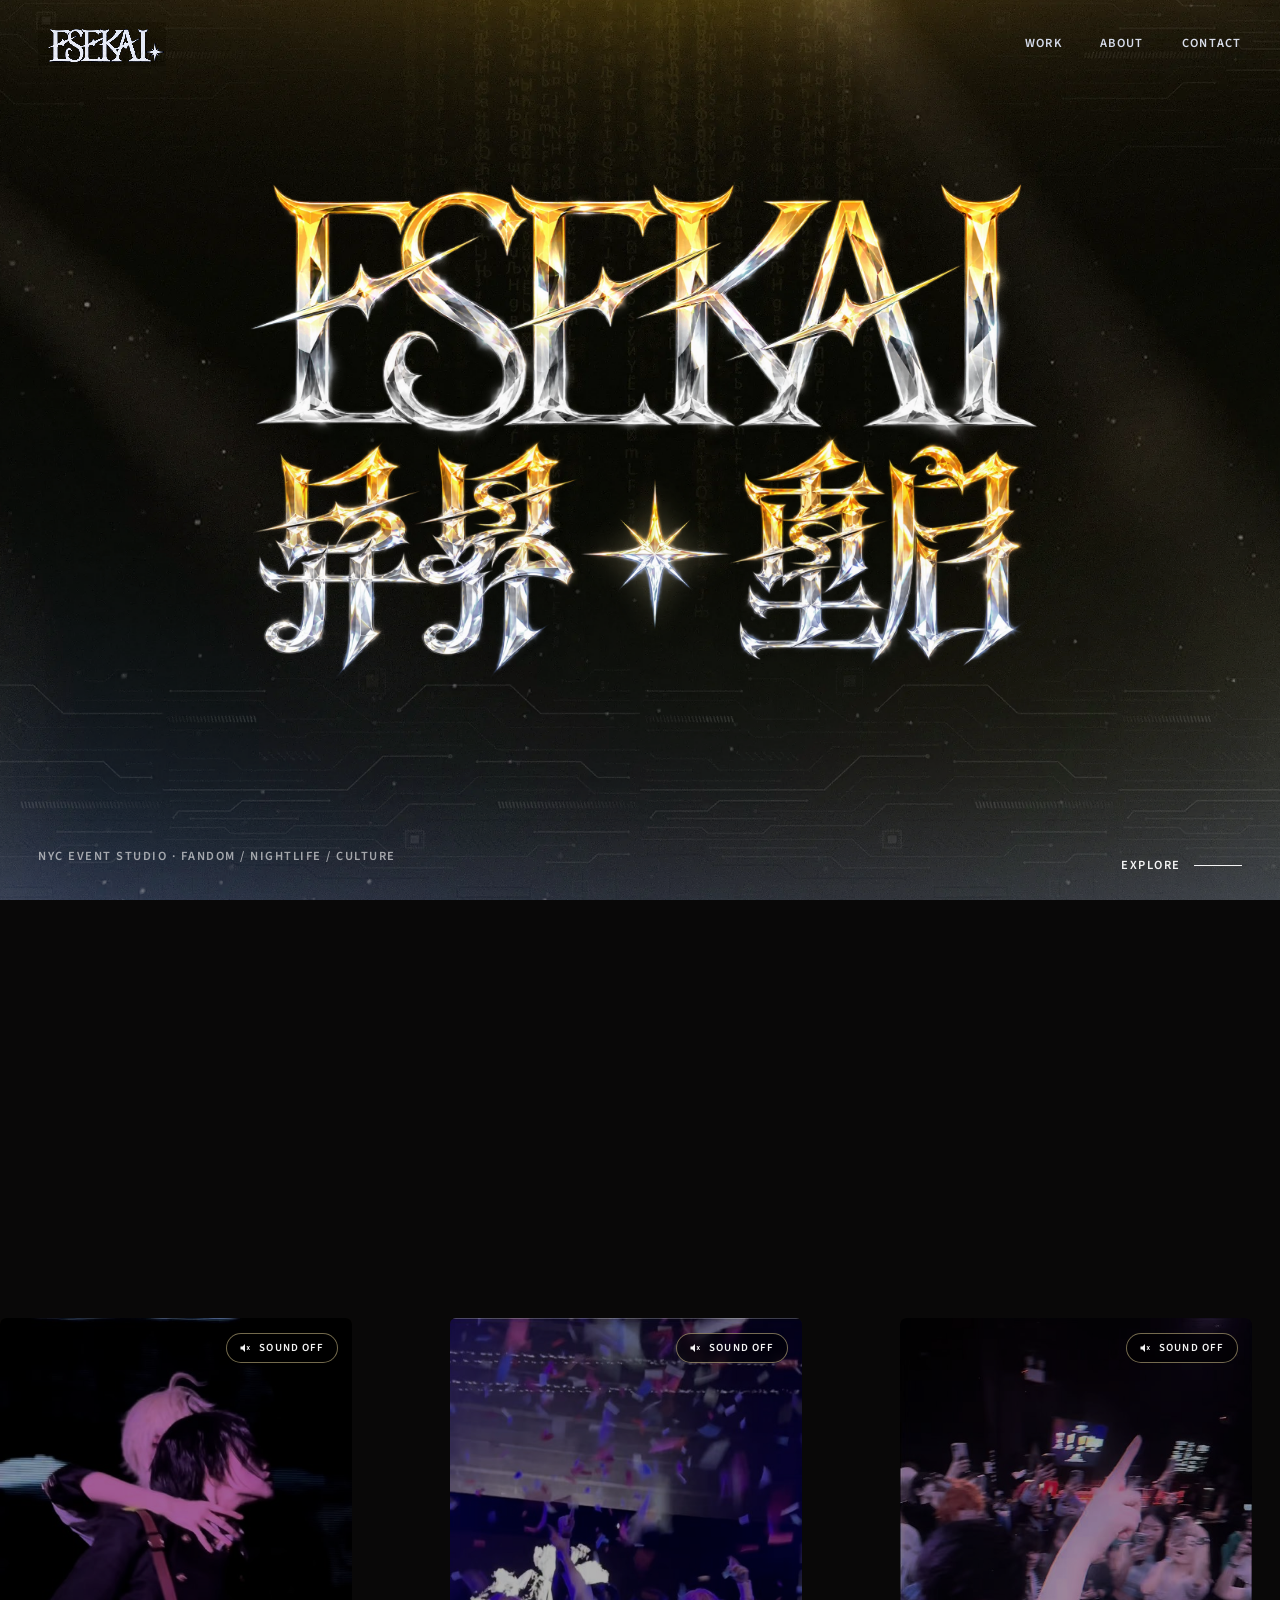
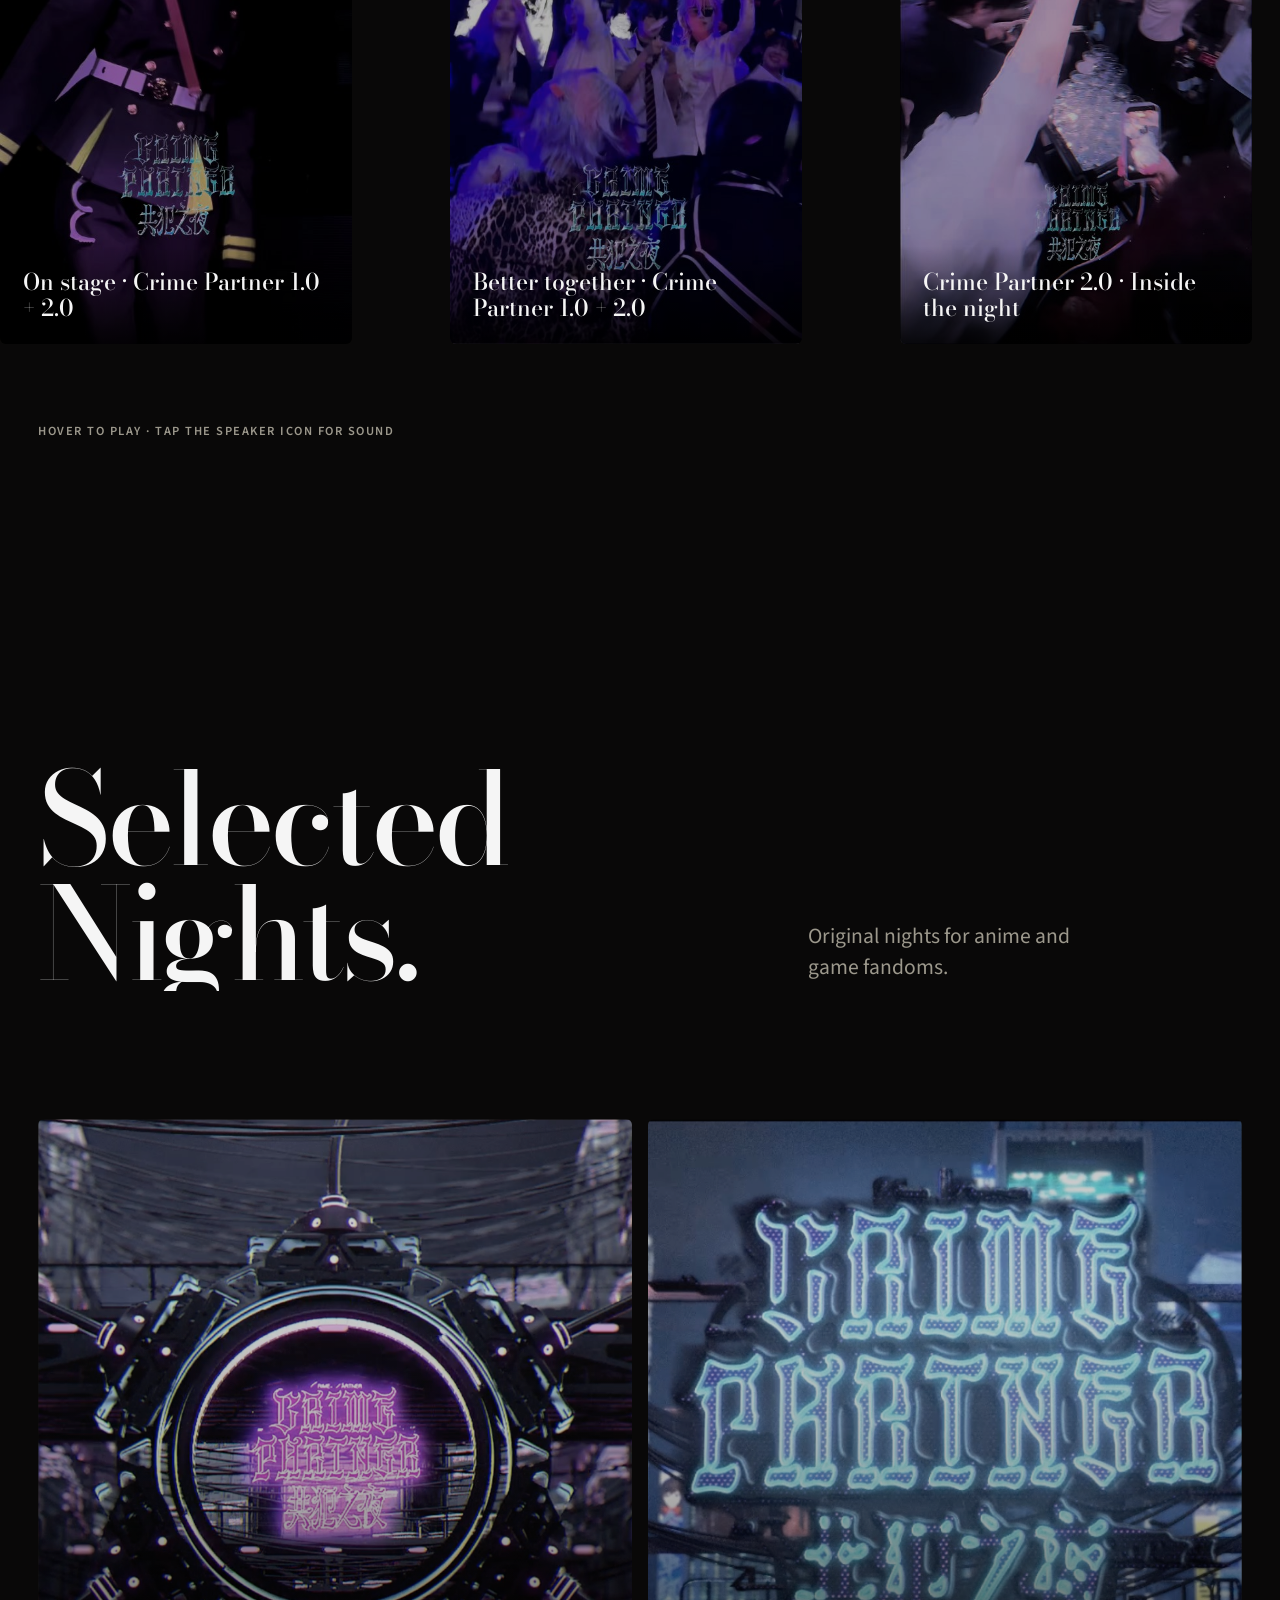
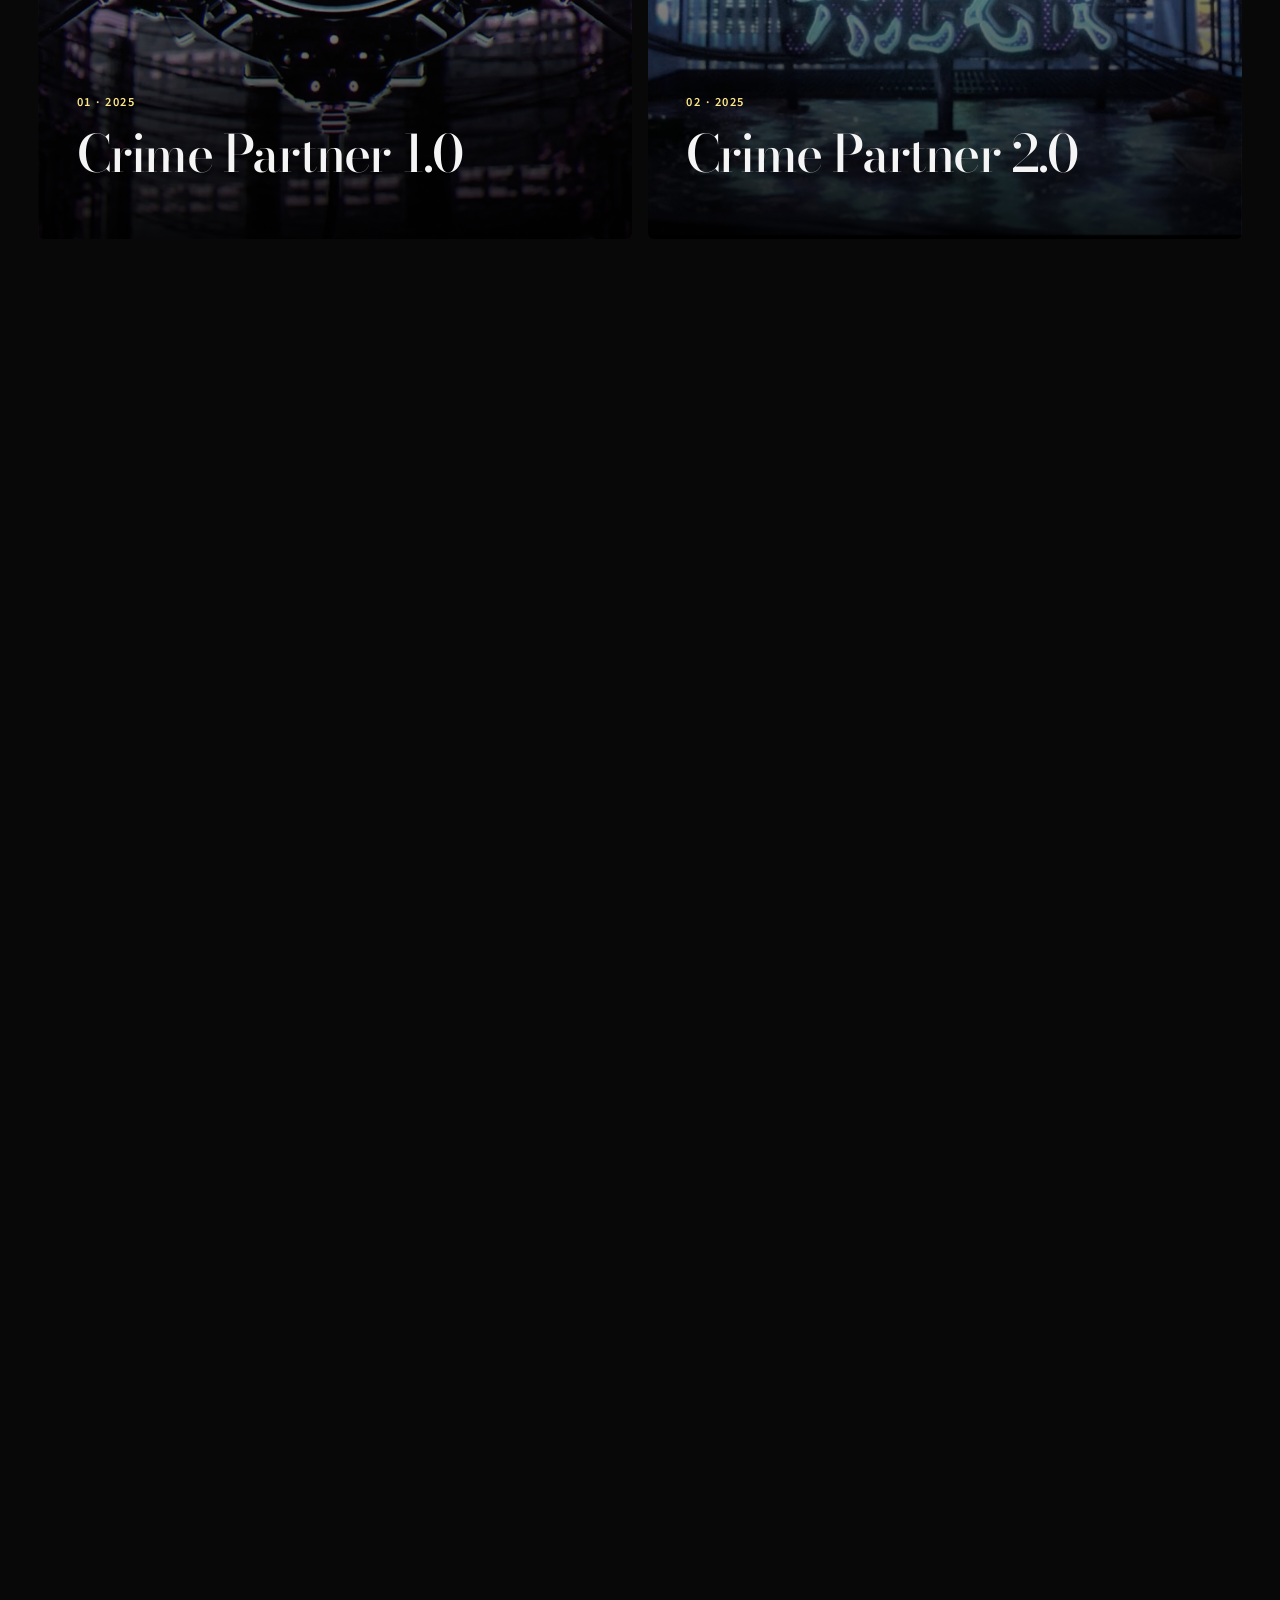
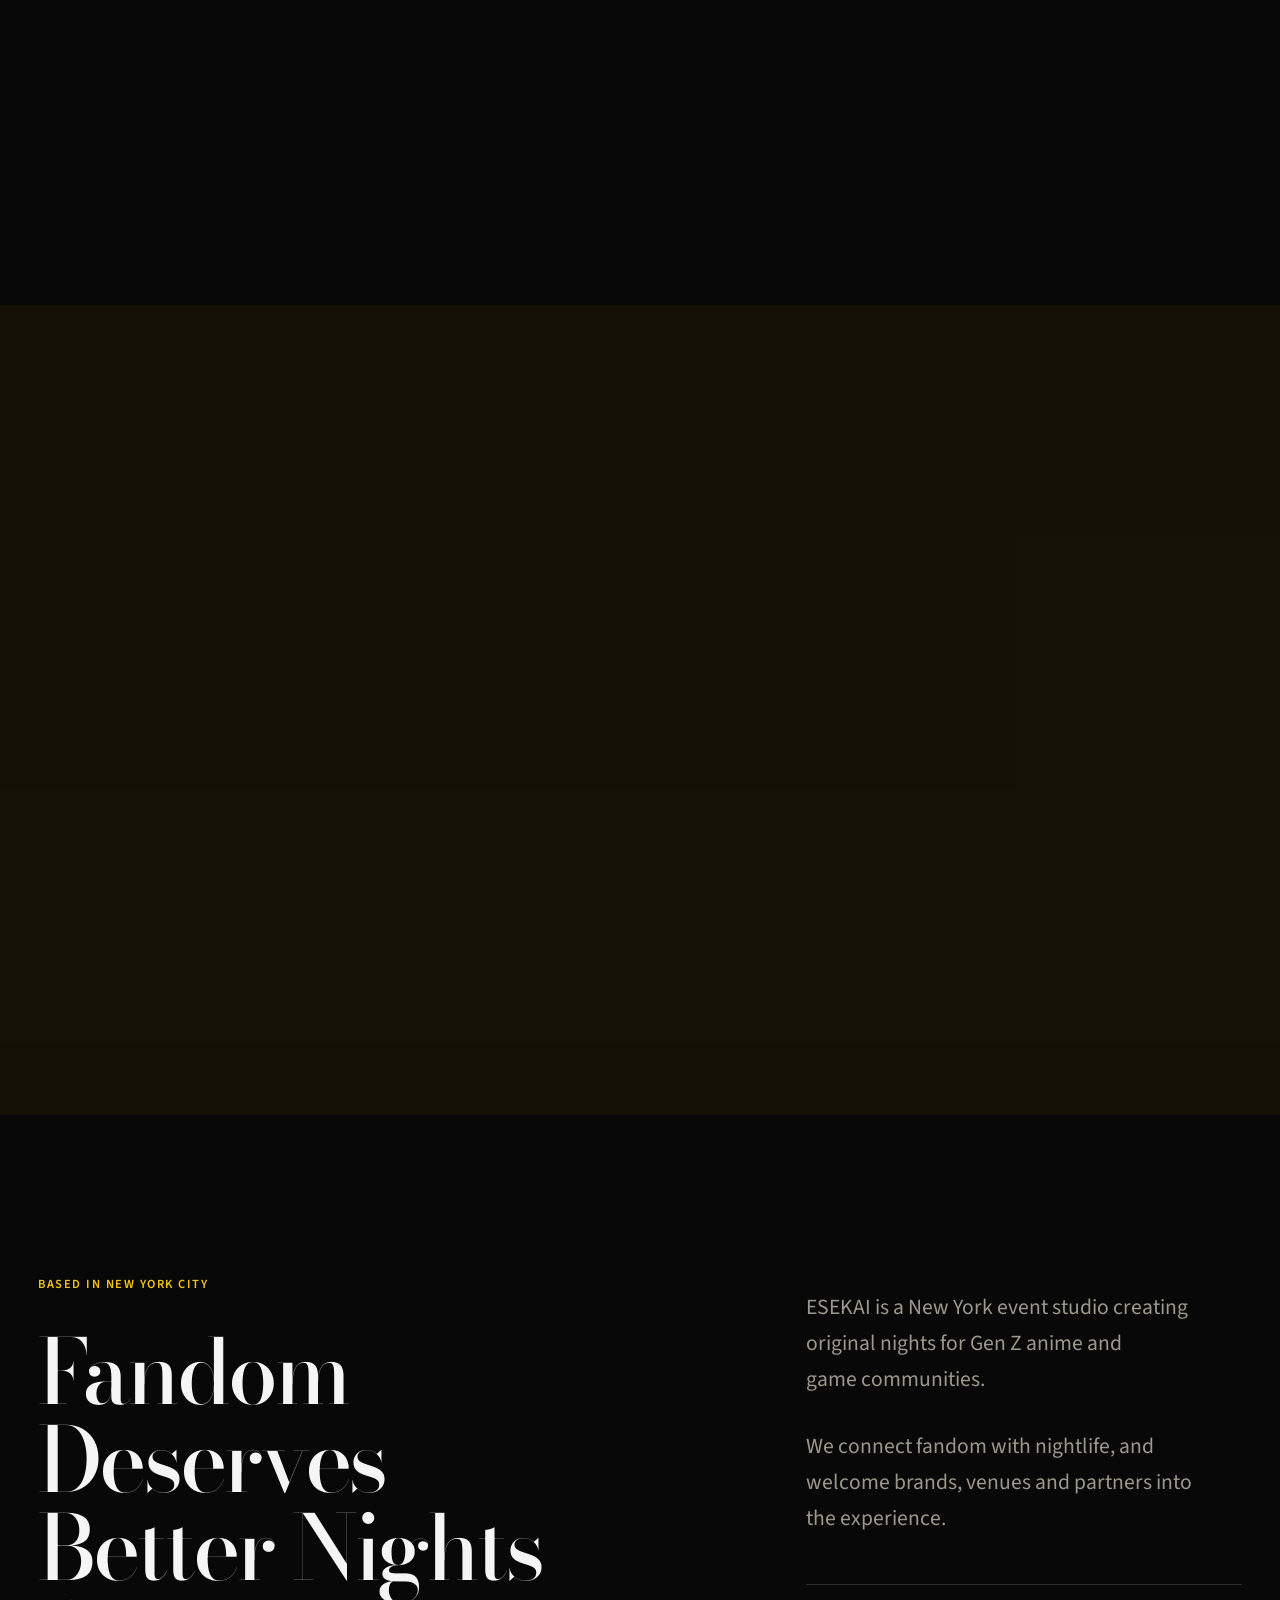
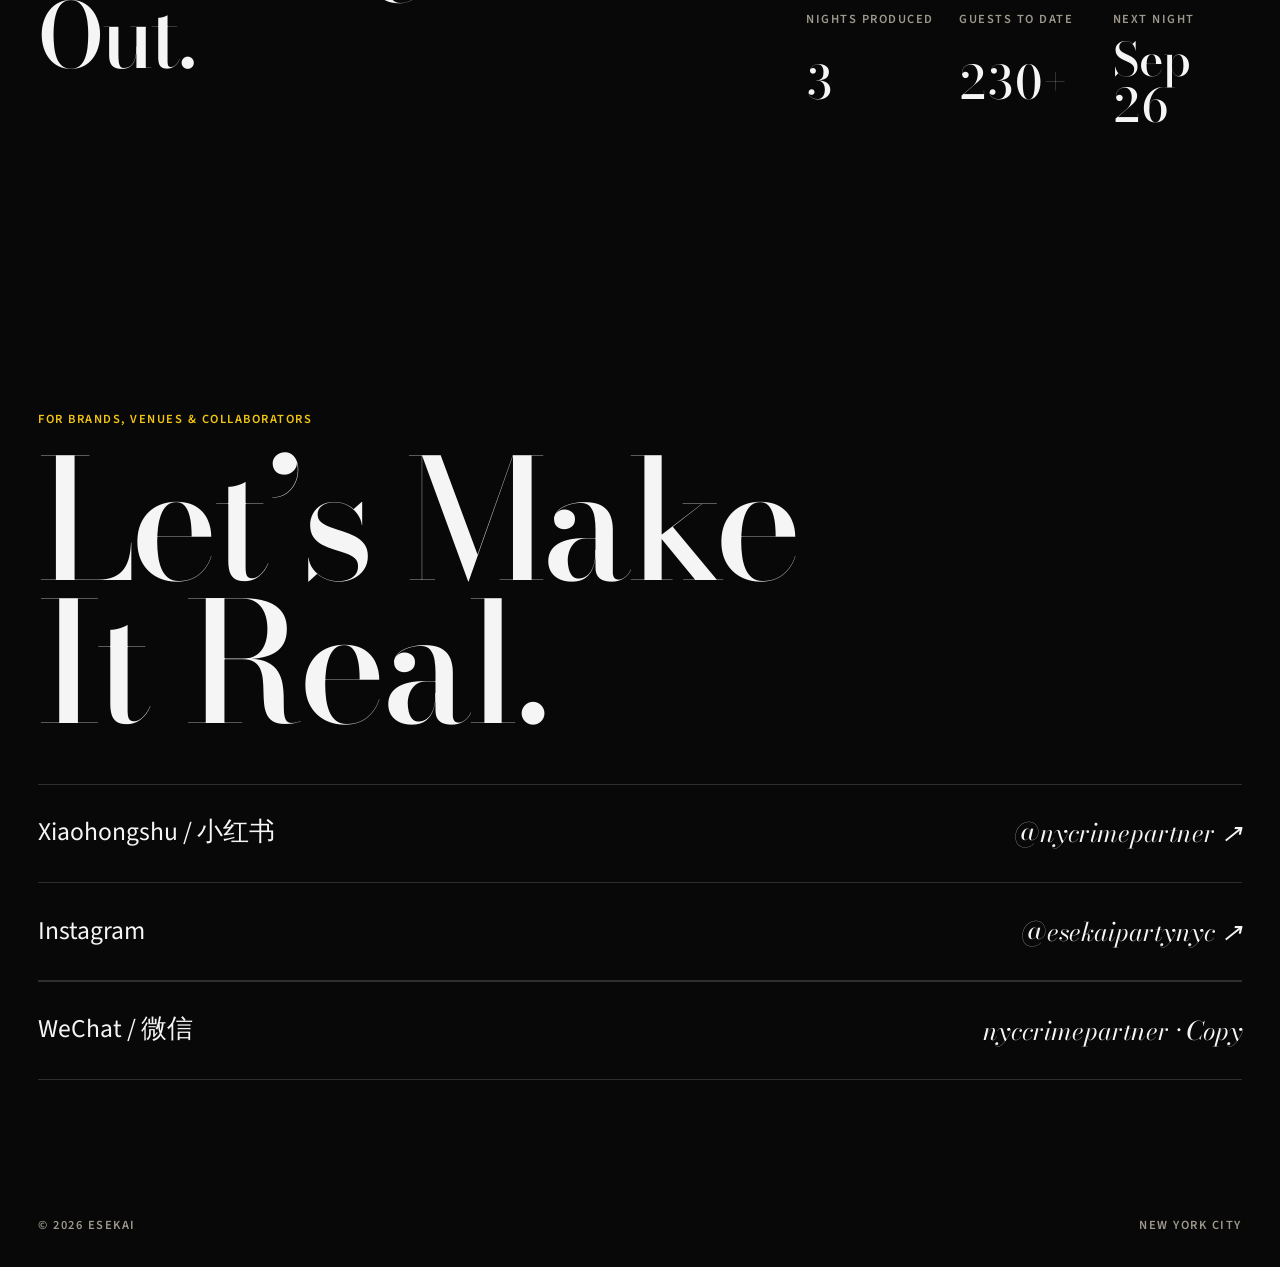
==== commit 1299e7ec: "Ship the hero intro on the homepage Wire the layered hero into index.html at the confirmed 4.4s paci" ====
--- a/index.html
+++ b/index.html
@@ -9,9 +9,11 @@
   <link rel="preconnect" href="https://fonts.googleapis.com">
   <link rel="preconnect" href="https://fonts.gstatic.com" crossorigin>
   <link rel="stylesheet" href="https://fonts.googleapis.com/css2?family=Bodoni+Moda:ital,opsz,wght@0,6..96,400..700;1,6..96,400..700&family=Source+Sans+3:wght@400;600&display=swap">
-  <link rel="stylesheet" href="styles.css?v=20260920a">
-  <link rel="stylesheet" href="content.css?v=20260920a">
-  <link rel="stylesheet" href="cases.css?v=20260920a">
+  <link rel="stylesheet" href="styles.css?v=20260920b">
+  <link rel="stylesheet" href="content.css?v=20260920b">
+  <link rel="stylesheet" href="cases.css?v=20260920b">
+  <link rel="stylesheet" href="hero/hero.css?v=20260920b">
+  <link rel="stylesheet" href="hero/site-background.css?v=20260920b">
 </head>
 <body>
   <a class="skip-link" href="#work">Skip to work</a>
@@ -29,15 +31,28 @@
   </header>
 
   <main>
-    <section class="hero" id="top" aria-labelledby="hero-title">
-      <div class="hero-grid" aria-hidden="true"></div>
-      <div class="ambient ambient-a" aria-hidden="true"></div>
-      <div class="ambient ambient-b" aria-hidden="true"></div>
-      <div class="logo-stage" id="hero-title">
-        <img class="hero-logo logo-base" src="assets/esekai-logo-material.png" alt="ESEKAI 异世界">
-        <img class="hero-logo logo-glow" src="assets/esekai-logo-material.png" alt="" aria-hidden="true">
-        <img class="hero-logo logo-sheen" src="assets/esekai-logo-material.png" alt="" aria-hidden="true">
+    <section class="hero hx-host" id="top" aria-labelledby="hero-title" data-hx="loading">
+      <div class="hx" aria-hidden="true">
+        <img class="hx-fallback" src="hero/assets/hero-fallback.webp" alt="">
+        <div class="hx-stage">
+          <img class="hx-bg" src="hero/assets/bg.webp" alt="" decoding="async">
+          <img class="hx-prism" src="hero/assets/prism.webp" alt="" decoding="async">
+          <div class="hx-fit">
+            <div class="hx-logo">
+              <div class="hx-shift">
+                <img class="hx-en-ghost" src="hero/assets/en.webp" alt="" decoding="async">
+                <img class="hx-cn-ghost" src="hero/assets/cn.webp" alt="" decoding="async">
+                <img class="hx-en" src="hero/assets/en.webp" alt="" decoding="async">
+                <img class="hx-cn" src="hero/assets/cn.webp" alt="" decoding="async">
+                <img class="hx-star" src="hero/assets/star.webp" alt="" decoding="async">
+                <img class="hx-en-glow" src="hero/assets/en-glow.webp" alt="" decoding="async">
+                <img class="hx-cn-glow" src="hero/assets/cn-glow.webp" alt="" decoding="async">
+              </div>
+            </div>
+          </div>
+        </div>
       </div>
+      <h1 id="hero-title" class="hx-title">ESEKAI 异界重启</h1>
       <p class="hero-line">NYC EVENT STUDIO · FANDOM / NIGHTLIFE / CULTURE</p>
       <a class="scroll-cue" href="#moments"><span>Explore</span><i></i></a>
     </section>
@@ -151,4 +166,5 @@
 <template id="case-cp2"><article class="portfolio-case"><header class="case-cover"><figure class="media "><img src="2.0/ad7d06958a6537ca89c1d70cc4443d2a.jpg" alt="Cosplayers at Crime Partner 2.0" loading="lazy"></figure><div class="case-cover-copy"><p class="case-eyebrow">Long Island City, New York · October 18, 2025</p><h1 id="case-title" tabindex="-1">Crime Partner 2.0</h1></div></header><div class="case-body"><aside class="case-side"><dl class="facts"><div><dt>Date</dt><dd>October 18, 2025</dd></div><div><dt>Venue</dt><dd>00:00 · Long Island City</dd></div><div><dt>Event type</dt><dd>CP & anime nightlife</dd></div><div><dt>Tickets</dt><dd class="metric">~120</dd></div></dl><span class="original">An ESEKAI original</span></aside><div class="case-main"><p class="deck">The CP nightlife series returns, keeping its intimate core and building on feedback from the first night.</p><section class="visual-chapter"><figure class="film"><video controls playsinline preload="none" poster="assets/reel-cp2.jpg" aria-label="Crime Partner 2.0 · Overview & games"><source src="reels/2.0 overview+game.web.mp4"><a href="reels/2.0 overview+game.web.mp4">Open video</a></video><figcaption>Crime Partner 2.0 · Overview & games</figcaption></figure><div class="chapter-copy"><h2>The Moment</h2><p>Guest-led interactions, community performances and shared dances brought the room together again.</p></div></section><section class="visual-chapter"><figure class="media "><img src="2.0/b07f73e5eaa818f10e9b38711291fe81.jpg" alt="Crime Partner 2.0 ceiling visuals" loading="lazy"></figure><div class="chapter-copy"><h2>The Challenge</h2><p>Keep a multi-part live program flowing in a loud club environment, with visuals and guest interactions landing at the right moments.</p></div></section><section class="prose-chapter"><h2>The Strategy</h2><p>We refined games and the guest experience through audience surveys, strengthened team communication, and closely coordinated live visual cues.</p></section><div class="photo-pair"><figure class="media portrait"><img src="2.0/875995b12f0d44ed6979599973f79e6f.jpg" alt="Costumed guests sharing an interaction" loading="lazy"></figure><figure class="media portrait"><img src="2.0/bf9c83d8a4396d73bbed0b0165b74dd2.jpg" alt="The dancefloor under blue lights" loading="lazy"></figure></div><section class="prose-chapter"><h2>The Results</h2><p>Around 120 tickets. A second edition that carried the series forward, and informed the next evolution of ESEKAI’s nightlife programming.</p><div class="editions" aria-label="Tickets by edition"><div><span>Crime Partner 1.0</span><i style="--v:.9"></i><b>110+</b></div><div><span>Crime Partner 2.0</span><i style="--v:1"></i><b>~120</b></div></div></section><aside class="feedback"><h3>From the Room</h3><div class="feedback-pair"><blockquote class="attendee-quote"><p>“Bring on 3.0.”</p><cite>Community feedback</cite></blockquote></div></aside></div></div><footer class="portfolio-end"><a href="#contact" data-case-contact>Partner with ESEKAI ↗</a><button type="button" data-next-case="respawn">Next: Respawn →</button></footer></article></template>
 <template id="case-respawn"><article class="portfolio-case"><header class="case-cover"><figure class="film"><video controls playsinline preload="none" poster="assets/reel-game-night.jpg" aria-label="Respawn · Event overview"><source src="reels/异界重启overview.web.mp4"><a href="reels/异界重启overview.web.mp4">Open video</a></video><figcaption>Respawn · Event overview</figcaption></figure><div class="case-cover-copy"><p class="case-eyebrow">Long Island City, New York · February 21, 2026</p><h1 id="case-title" tabindex="-1">Respawn</h1></div></header><div class="case-body"><aside class="case-side"><dl class="facts"><div><dt>Date</dt><dd>February 21, 2026</dd></div><div><dt>Venue</dt><dd>00:00 · Long Island City</dd></div><div><dt>Event type</dt><dd>Game-themed nightlife</dd></div></dl><span class="original">An ESEKAI original</span></aside><div class="case-main"><p class="deck">A game-focused IP for players to step out of their screens and into a shared night of cosplay, performance and connection.</p><section class="visual-chapter"><figure class="media poster"><img src="共犯x异界重启/合并logo海报.png" alt="Respawn Lunar New Year poster" loading="lazy"></figure><div class="chapter-copy"><h2>The Moment</h2><p>Game characters met the dancefloor. Lunar New Year staging and community performances gave this edition its own festive identity.</p></div></section><section class="prose-chapter"><h2>The Challenge</h2><p>Move beyond a CP-led theme and create a night that speaks to players across different game fandoms.</p></section><section class="prose-chapter"><h2>The Strategy</h2><p>We built the programming around games and encouraged guests to arrive as their favourite game characters or NPCs, with a Lunar New Year twist.</p></section><section class="campaign"><h2>Inside the Campaign</h2><div class="photo-pair"><figure class="media poster"><img src="共犯x异界重启/game/gameA.png" alt="Game campaign artwork A" loading="lazy"></figure><figure class="media poster"><img src="共犯x异界重启/game/gameB.png" alt="Game campaign artwork B" loading="lazy"></figure></div><div class="photo-pair"><figure class="media poster"><img src="共犯x异界重启/stage performance.png" alt="Stage performance campaign artwork" loading="lazy"></figure><figure class="media poster"><img src="共犯x异界重启/npc合集.png" alt="NPC campaign lineup" loading="lazy"></figure></div></section><section class="prose-chapter"><h2>The Results</h2><p>The response to game-themed nightlife inspired us to bring Respawn into Crime Partner 3.0—connecting anime and game fandoms in the next chapter.</p></section></div></div><footer class="portfolio-end"><a href="#contact" data-case-contact>Partner with ESEKAI ↗</a><button type="button" data-next-case="cp3">Next: Crime Partner 3.0 →</button></footer></article></template>
 <template id="case-cp3"><article class="portfolio-case"><header class="case-cover"><figure class="film"><video controls playsinline preload="none" poster="assets/reel-cp3.jpg" aria-label="Crime Partner 3.0 · Campaign preview"><source src="reels/3.0宣传.web.mp4"><a href="reels/3.0宣传.web.mp4">Open video</a></video><figcaption>Crime Partner 3.0 · Campaign preview</figcaption></figure><div class="case-cover-copy"><p class="case-eyebrow">Long Island City, New York · September 26, 2026</p><h1 id="case-title" tabindex="-1">Crime Partner 3.0</h1></div></header><div class="case-body"><aside class="case-side"><dl class="facts"><div><dt>Date</dt><dd>September 26, 2026 · Upcoming</dd></div><div><dt>Venue</dt><dd>00:00 · Long Island City</dd></div><div><dt>Event type</dt><dd>Upcoming event</dd></div></dl><span class="original">An ESEKAI original</span></aside><div class="case-main"><p class="deck">CP culture meets game fandom. Our next night brings the two IPs together with a uniform-inspired theme.</p><section class="prose-chapter"><h2>The Next Moment</h2><p>Come as a pair. Come as your favourite game character. The next chapter makes room for both.</p></section><section class="campaign"><h2>Meet the Guests</h2><figure class="media poster"><img src="3.0/嘉宾/嘉宾集合.png" alt="Crime Partner 3.0 guest lineup" loading="lazy"></figure><div class="photo-pair"><figure class="media poster"><img src="3.0/dj海绵.png" alt="Crime Partner 3.0 DJ poster" loading="lazy"></figure><figure class="media poster"><img src="3.0/票价.png" alt="Crime Partner 3.0 ticket poster" loading="lazy"></figure></div></section><section class="prose-chapter"><h2>Still to Come</h2><p>The full case study, event photography and audience response will follow after the night.</p><div class="editions" aria-label="Tickets by edition"><div><span>Crime Partner 1.0</span><i style="--v:.9"></i><b>110+</b></div><div><span>Crime Partner 2.0</span><i style="--v:1"></i><b>~120</b></div><div class="upcoming"><span>Crime Partner 3.0</span><i style="--v:0"></i><b>Sep 26</b></div></div></section></div></div><footer class="portfolio-end"><a href="#contact" data-case-contact>Partner with ESEKAI ↗</a><button type="button" data-next-case="cp1">Next: Crime Partner 1.0 →</button></footer></article></template>
-<script src="script.js?v=20260920a"></script></body></html>
+<script src="script.js?v=20260920b"></script>
+<script src="hero/hero.js?v=20260920b"></script></body></html>
--- a/hero/hero.css
+++ b/hero/hero.css
@@ -0,0 +1,105 @@
+/* ESEKAI hero — layered intro from the 美工 final artwork.
+   Design canvas 3840x2160. Every layer is placed as a % of that canvas
+   so the composite matches 终稿+质感.png at any viewport size.
+   Three transform owners, never sharing a property:
+     .hx-stage  = scroll        .hx-logo/.hx-star = intro        .hx-shift = pointer  */
+
+.hero.hx-host { min-height:100svh; position:relative; overflow:hidden; isolation:isolate;
+  background:#08070a; display:block; place-items:unset; }
+.hero.hx-host .hero-grid,.hero.hx-host .ambient,.hero.hx-host .logo-stage { display:none; }
+
+.hx { position:absolute; inset:0; overflow:hidden; }
+.hx-stage { position:absolute; inset:0; transform-origin:50% 42%;
+  transform:translate3d(0,calc(var(--sy,0) * -1px),0) scale(var(--ss,1)); opacity:var(--so,1);
+  will-change:transform,opacity; }
+
+/* --- environment --- */
+.hx-bg,.hx-prism { position:absolute; left:0; top:0; width:100%; height:100%;
+  object-fit:cover; user-select:none; -webkit-user-drag:none; }
+.hx-bg { transform:translate3d(calc(var(--hpx,0) * 3px),calc(var(--hpy,0) * 3px),0) scale(1.03);
+  transition:transform .9s cubic-bezier(.16,1,.3,1); }
+.hx-prism { mix-blend-mode:screen; opacity:var(--prism,1); object-position:50% 100%;
+  transform:translate3d(calc(var(--hpx,0) * 6px),0,0) scale(1.02);
+  transition:transform 1.1s cubic-bezier(.16,1,.3,1); }
+
+/* --- design box: contain-fitted so the logo is never cropped --- */
+.hx-fit { position:absolute; left:50%; top:50%; transform:translate(-50%,-50%);
+  width:min(100%, calc(100svh * 16 / 9)); aspect-ratio:16/9; }
+.hx-logo { position:absolute; inset:0; transform-origin:50% 52%;
+  transform:scale(calc(var(--logoScale,1) * var(--introScale,1))); }
+.hx-shift { position:absolute; inset:0;
+  transform:translate3d(calc(var(--hpx,0) * 5px),calc(var(--hpy,0) * 4px),0);
+  transition:transform .75s cubic-bezier(.16,1,.3,1); }
+
+.hx-fit img { position:absolute; user-select:none; -webkit-user-drag:none; }
+.hx-en,.hx-en-ghost { left:19.2448%; top:2.6389%; width:62.0573%; }
+.hx-cn,.hx-cn-ghost { left:19.0625%; top:43.0556%; width:62.8125%; }
+.hx-en-glow { left:18.7500%; top:11.3889%; width:63.0208%; }
+.hx-cn-glow { left:18.9844%; top:46.7130%; width:61.9792%; }
+.hx-star    { left:45.3646%; top:53.9815%; width:11.8490%; }
+
+/* faint outline so the brand is never a blank screen while it lights up */
+.hx-en-ghost,.hx-cn-ghost { opacity:.08; filter:brightness(.55) saturate(.5); }
+
+/* soft top-to-bottom reveal: no hard light bar, edge stays ~35% of the height */
+.hx-en,.hx-cn { -webkit-mask-size:100% 100%; mask-size:100% 100%;
+  -webkit-mask-repeat:no-repeat; mask-repeat:no-repeat; }
+.hx-en {
+  -webkit-mask-image:linear-gradient(to bottom,#000 calc(var(--revEn,1) * 145% - 45%),transparent calc(var(--revEn,1) * 145% - 8%));
+          mask-image:linear-gradient(to bottom,#000 calc(var(--revEn,1) * 145% - 45%),transparent calc(var(--revEn,1) * 145% - 8%));
+  filter:brightness(calc(.72 + var(--revEn,1) * .28)); }
+.hx-cn {
+  -webkit-mask-image:linear-gradient(to bottom,#000 calc(var(--revCn,1) * 145% - 45%),transparent calc(var(--revCn,1) * 145% - 8%));
+          mask-image:linear-gradient(to bottom,#000 calc(var(--revCn,1) * 145% - 45%),transparent calc(var(--revCn,1) * 145% - 8%));
+  filter:brightness(calc(.72 + var(--revCn,1) * .28)); }
+
+/* gloss: the glow art is already letter-shaped, so a radial mask on it
+   can never show a rectangle. Intro sweeps it; idle parks it under the pointer. */
+.hx-en-glow,.hx-cn-glow { mix-blend-mode:screen; opacity:var(--gi,0); pointer-events:none;
+  -webkit-mask-image:radial-gradient(circle at var(--gx,50%) var(--gy,50%),#000 0%,#000 14%,transparent 46%);
+          mask-image:radial-gradient(circle at var(--gx,50%) var(--gy,50%),#000 0%,#000 14%,transparent 46%);
+  transition:opacity .5s ease; }
+
+.hx-star { transform-origin:50% 50%;
+  transform:translate3d(0,calc(var(--starY,0) * 1px),0) scale(var(--starS,1));
+  opacity:var(--starO,1);
+  filter:brightness(var(--starB,1)) drop-shadow(0 0 calc(var(--starB,1) * 14px) rgba(255,236,170,calc(var(--starB,1) * .35))); }
+
+/* accessible page title; the wordmark itself is artwork */
+.hx-title { position:absolute; width:1px; height:1px; margin:-1px; padding:0;
+  overflow:hidden; clip-path:inset(50%); white-space:nowrap; border:0; }
+
+/* --- foreground copy --- */
+.hero.hx-host .hero-line,.hero.hx-host .scroll-cue { z-index:4; opacity:var(--ui,1);
+  transition:opacity .6s ease; }
+
+/* --- loading / fallback --- */
+.hx-fallback { position:absolute; inset:0; width:100%; height:100%; object-fit:cover;
+  opacity:0; transition:opacity .4s ease; pointer-events:none; z-index:2; }
+.hx-host[data-hx="fallback"] .hx-fallback { opacity:1; }
+.hx-host[data-hx="fallback"] .hx-stage { opacity:0; }
+.hx-host[data-hx="loading"] .hx-stage { opacity:0; }
+
+/* --- mobile: keep the whole wordmark visible, just bigger in frame --- */
+/* width is chosen so the English wordmark (62.06% of the box) never exceeds
+   ~88% of the viewport, i.e. the logo is scaled down to fit, never cropped. */
+@media (max-width:820px){
+  .hx-fit { width:min(132%, calc(100svh * 16 / 9)); }
+  .hx-logo { --logoScale:1; }
+  .hx-shift { transform:none; }
+}
+@media (max-width:520px){ .hx-fit { width:min(142%, calc(100svh * 16 / 9)); } }
+
+@media (prefers-reduced-motion:reduce){
+  .hx-stage,.hx-bg,.hx-prism,.hx-shift,.hx-star { transform:none!important; transition:none!important; }
+  .hx-en,.hx-cn { --revEn:1!important; --revCn:1!important; filter:none!important; }
+  .hx-en-glow,.hx-cn-glow { opacity:.28!important; -webkit-mask-image:none!important; mask-image:none!important; }
+  .hx-star { opacity:1!important; filter:none!important; }
+  .hx-stage { opacity:1!important; }
+}
+
+/* dev-only replay button, preview build */
+.hx-replay { position:fixed; left:14px; bottom:76px; z-index:90; padding:.5rem .8rem;
+  border:1px solid rgba(255,236,169,.4); border-radius:2rem; background:rgba(0,0,0,.6);
+  color:#e8d398; font:600 .7rem/1 system-ui,sans-serif; letter-spacing:.1em;
+  text-transform:uppercase; cursor:pointer; backdrop-filter:blur(6px); }
--- a/hero/site-background.css
+++ b/hero/site-background.css
@@ -0,0 +1,29 @@
+/* Preview: one artist background continues beneath the entire site. */
+html { background:#090808; }
+body {
+  position:relative;
+  isolation:isolate;
+  background:#090808;
+}
+body::before {
+  content:"";
+  position:fixed;
+  inset:0;
+  z-index:-1;
+  pointer-events:none;
+  background-image:linear-gradient(rgba(5,5,6,.18),rgba(5,5,6,.18)),url("assets/bg.webp");
+  background-position:center center;
+  background-size:cover;
+}
+.hero.hx-host,.moments,.work,.about,.contact { background:transparent; }
+.statement {
+  background:rgba(96,70,9,.16);
+  color:var(--ink);
+}
+.statement > span { color:var(--yellow-hot); }
+.case-dialog {
+  background-image:linear-gradient(rgba(5,5,6,.26),rgba(5,5,6,.26)),url("assets/bg.webp");
+  background-position:center center;
+  background-size:cover;
+  background-attachment:fixed;
+}
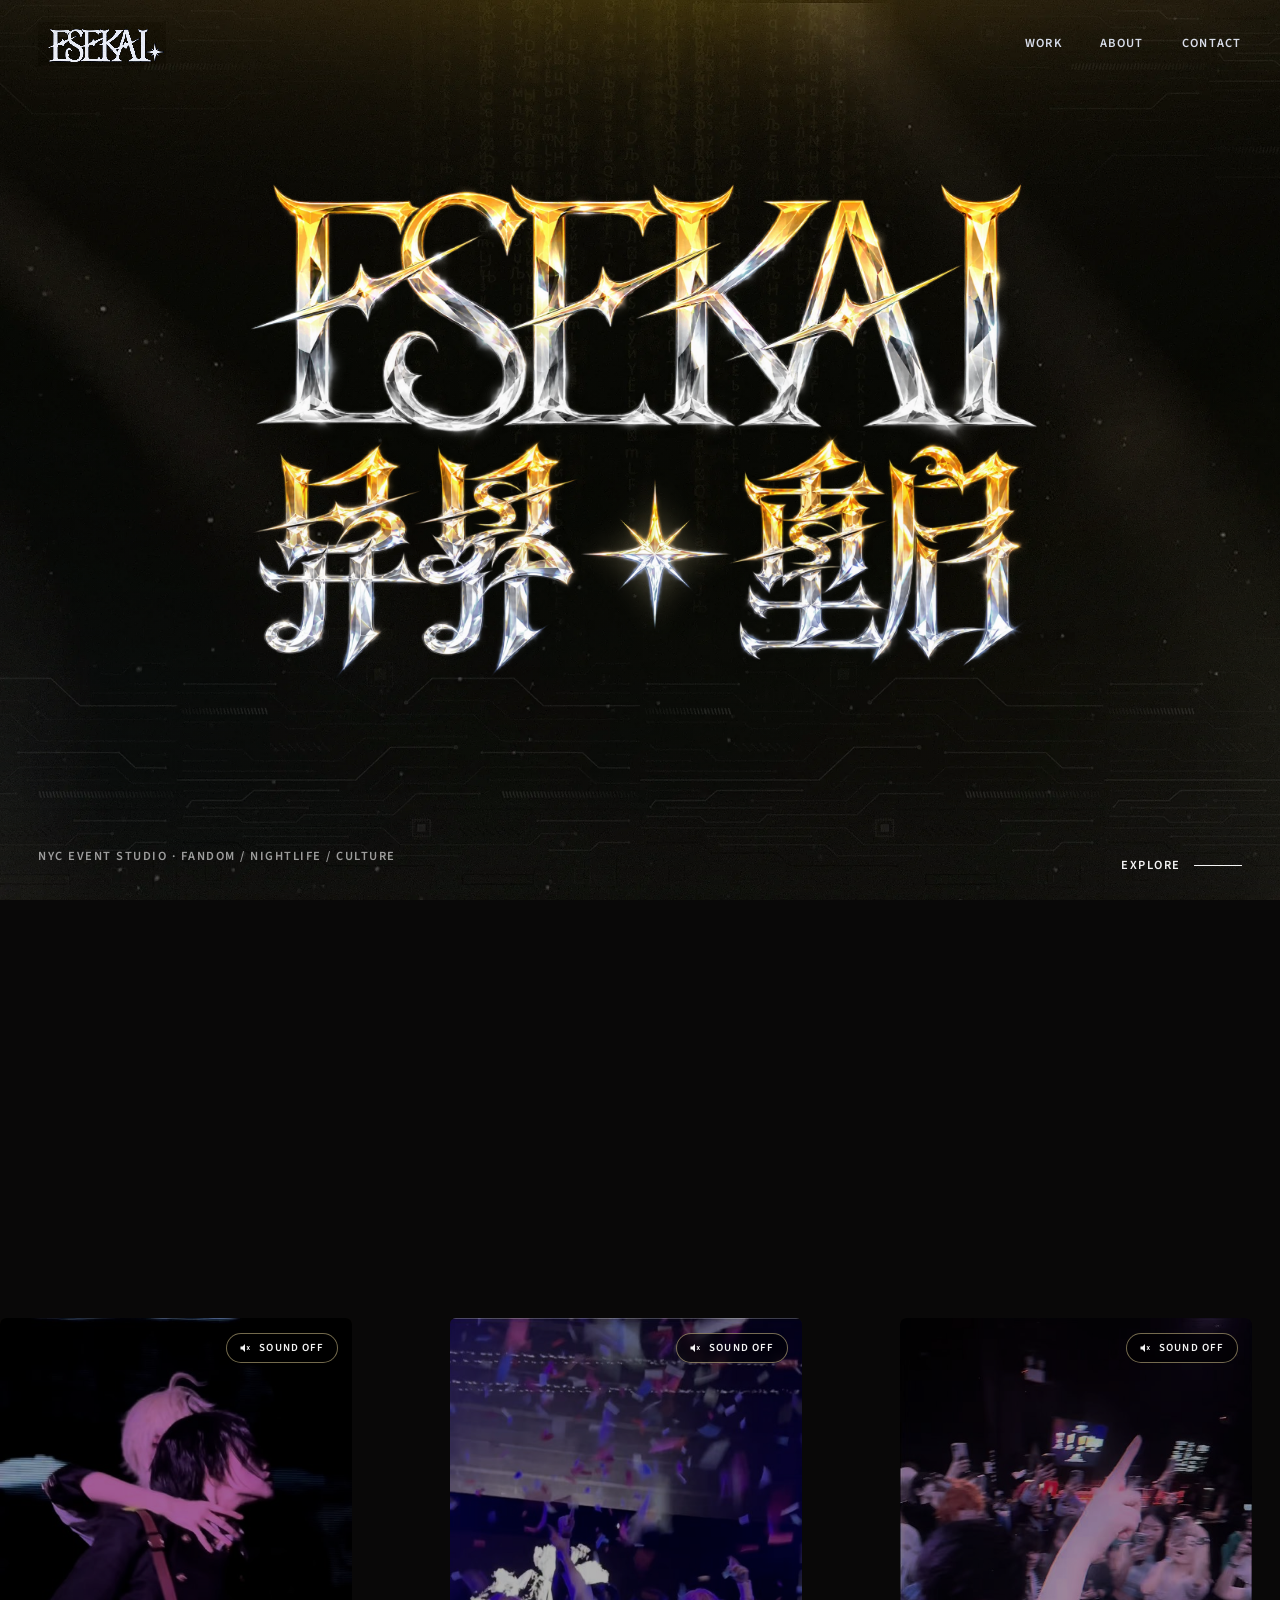
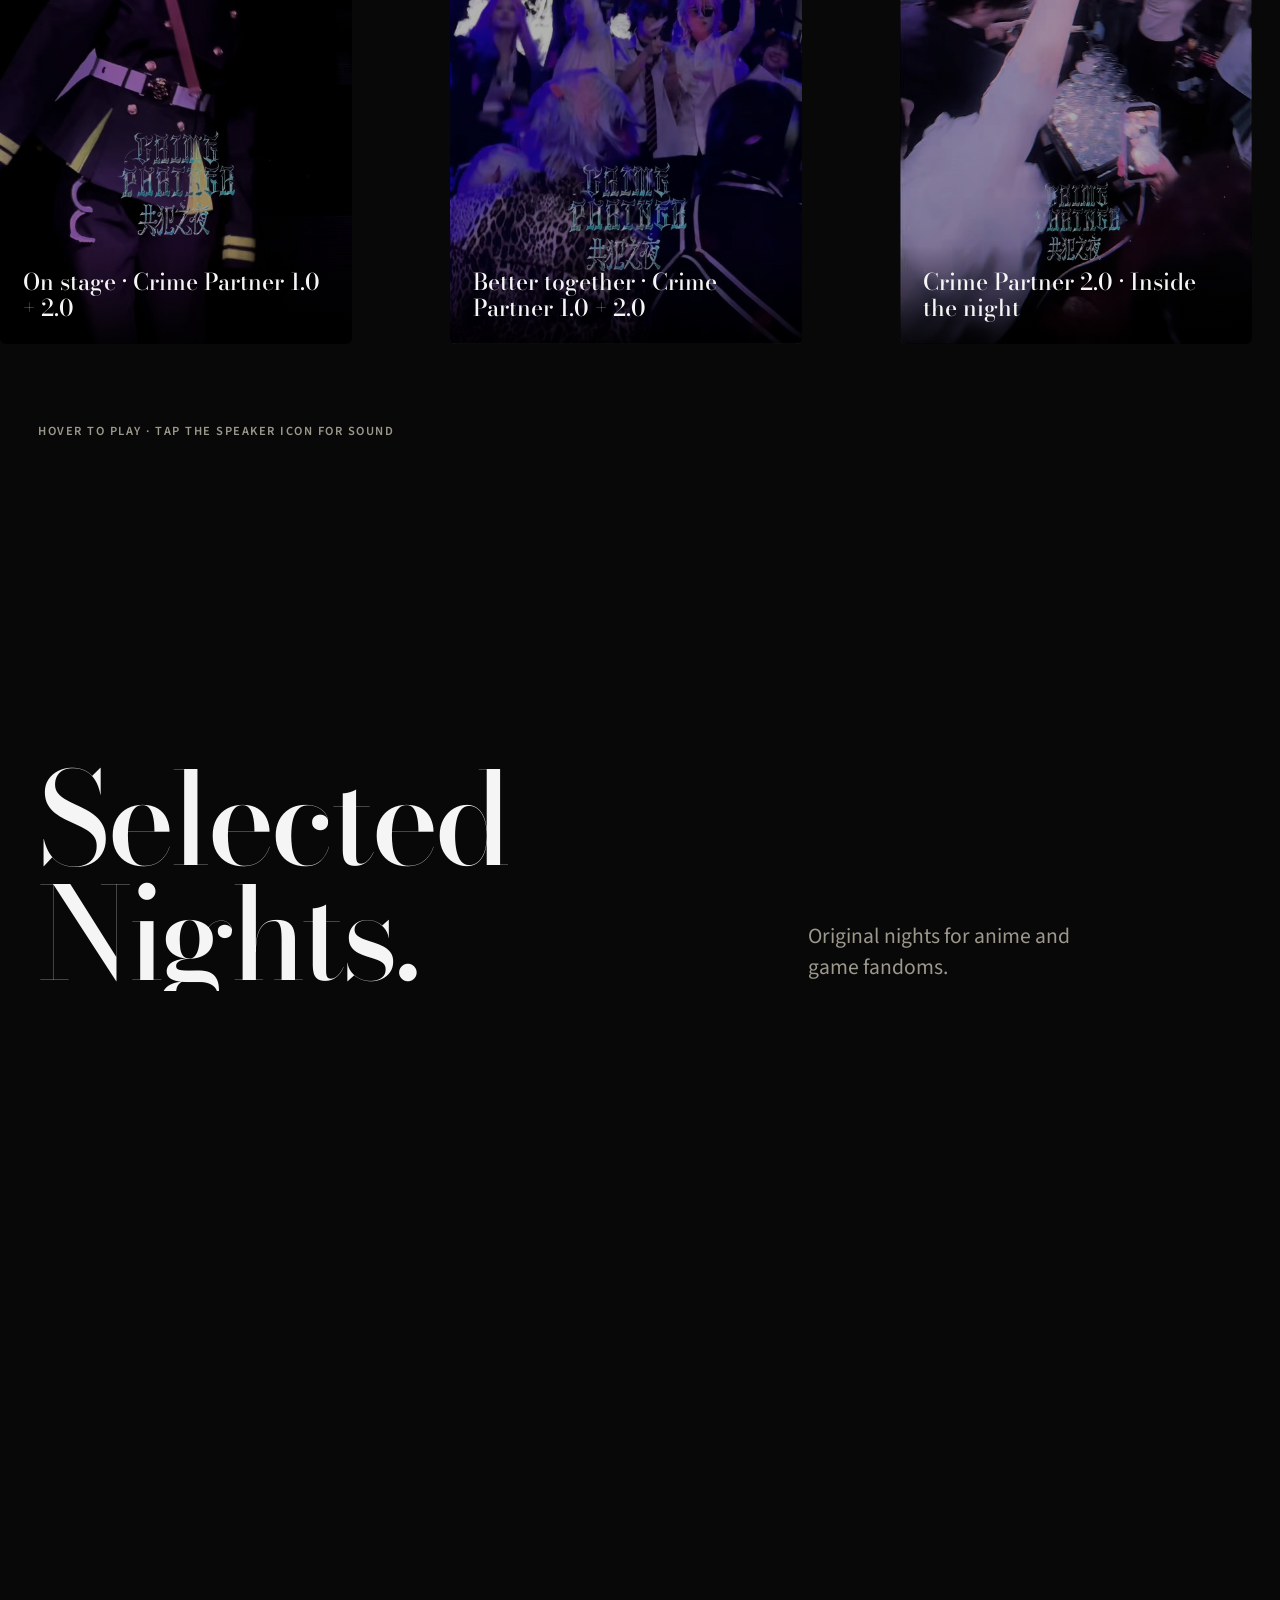
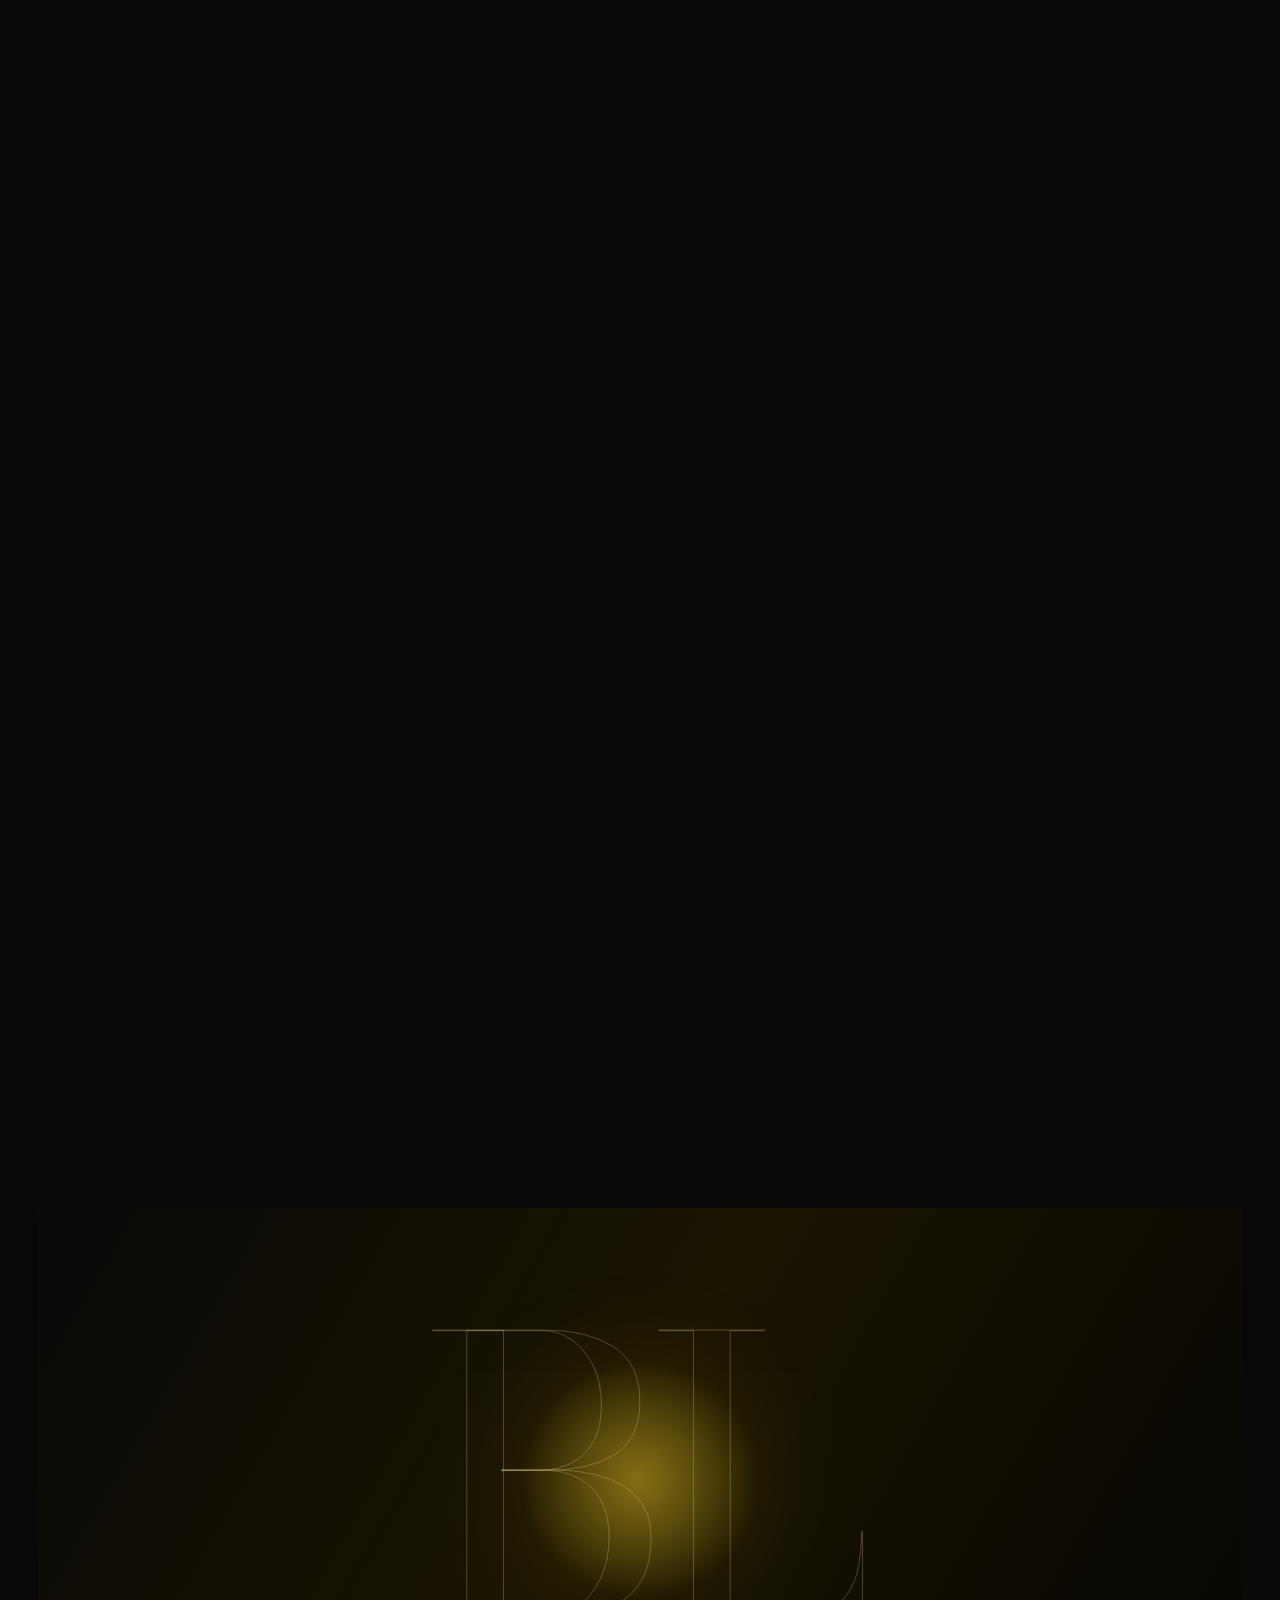
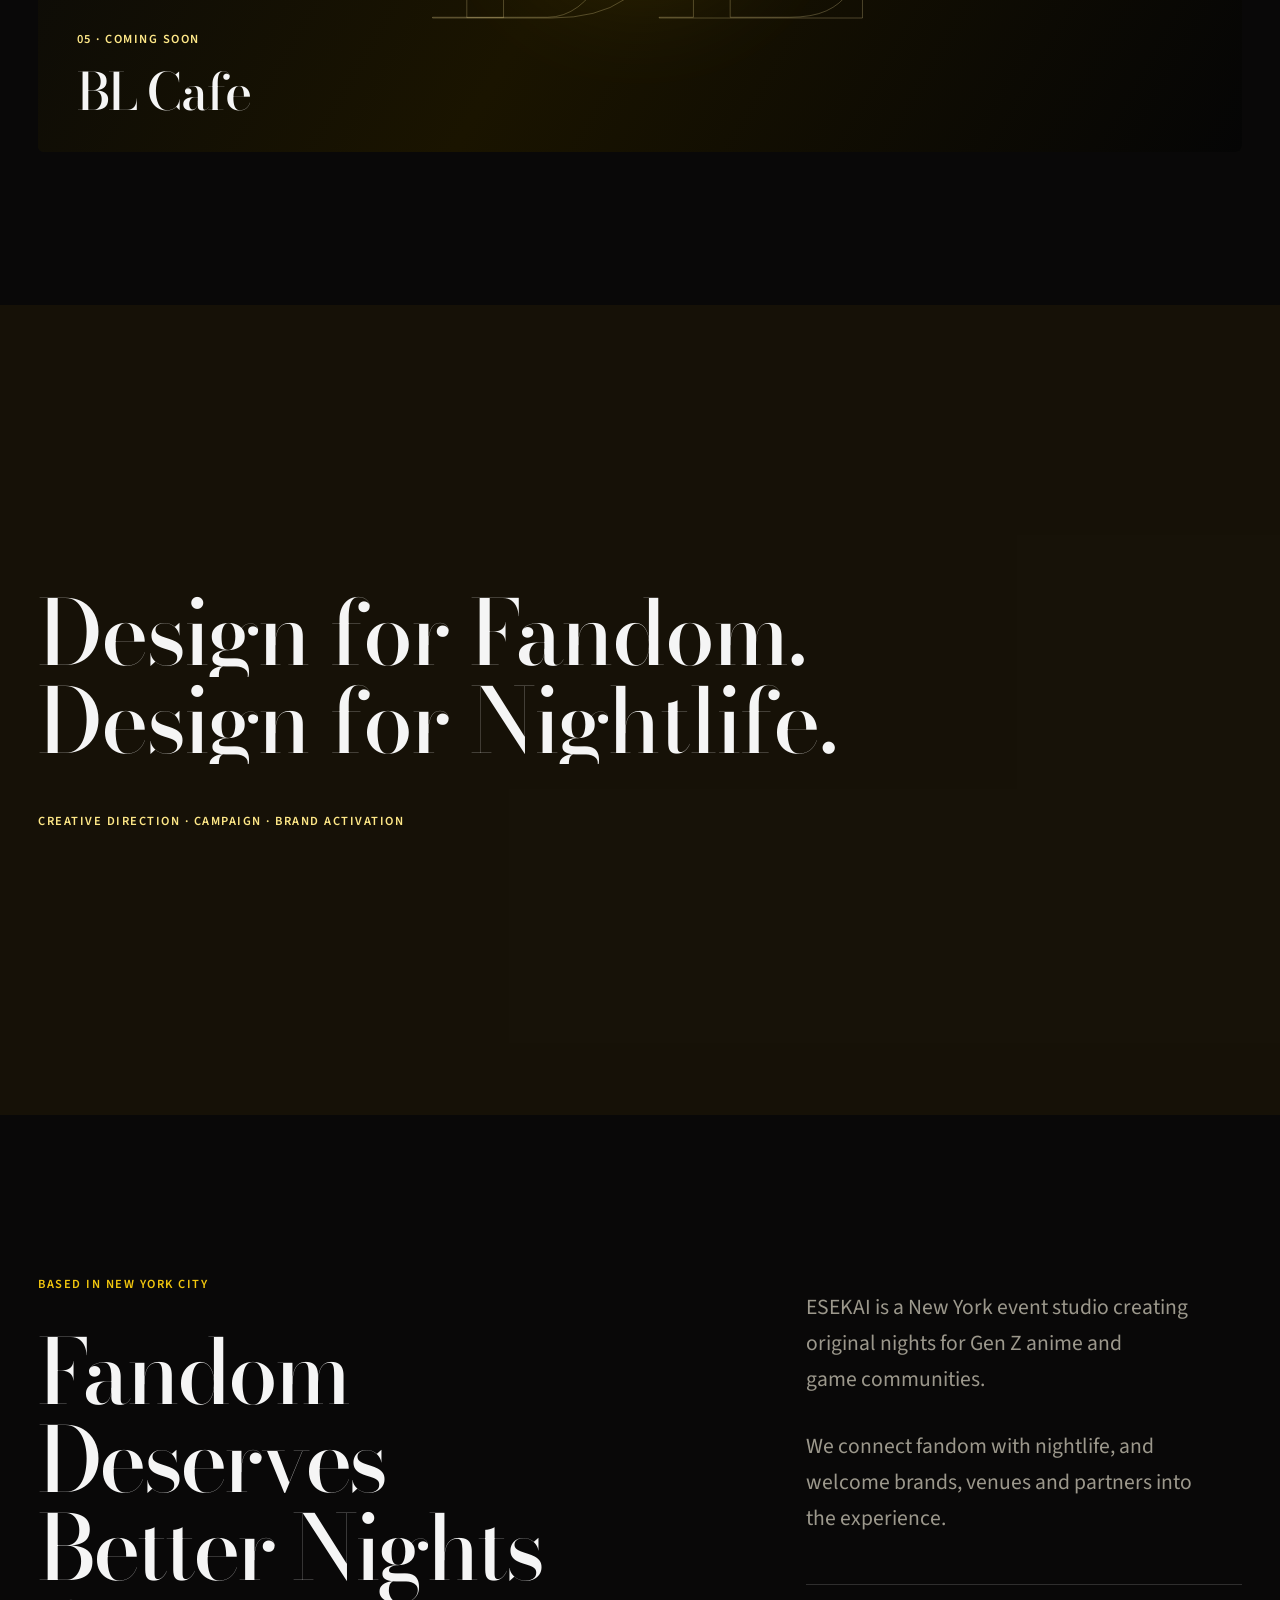
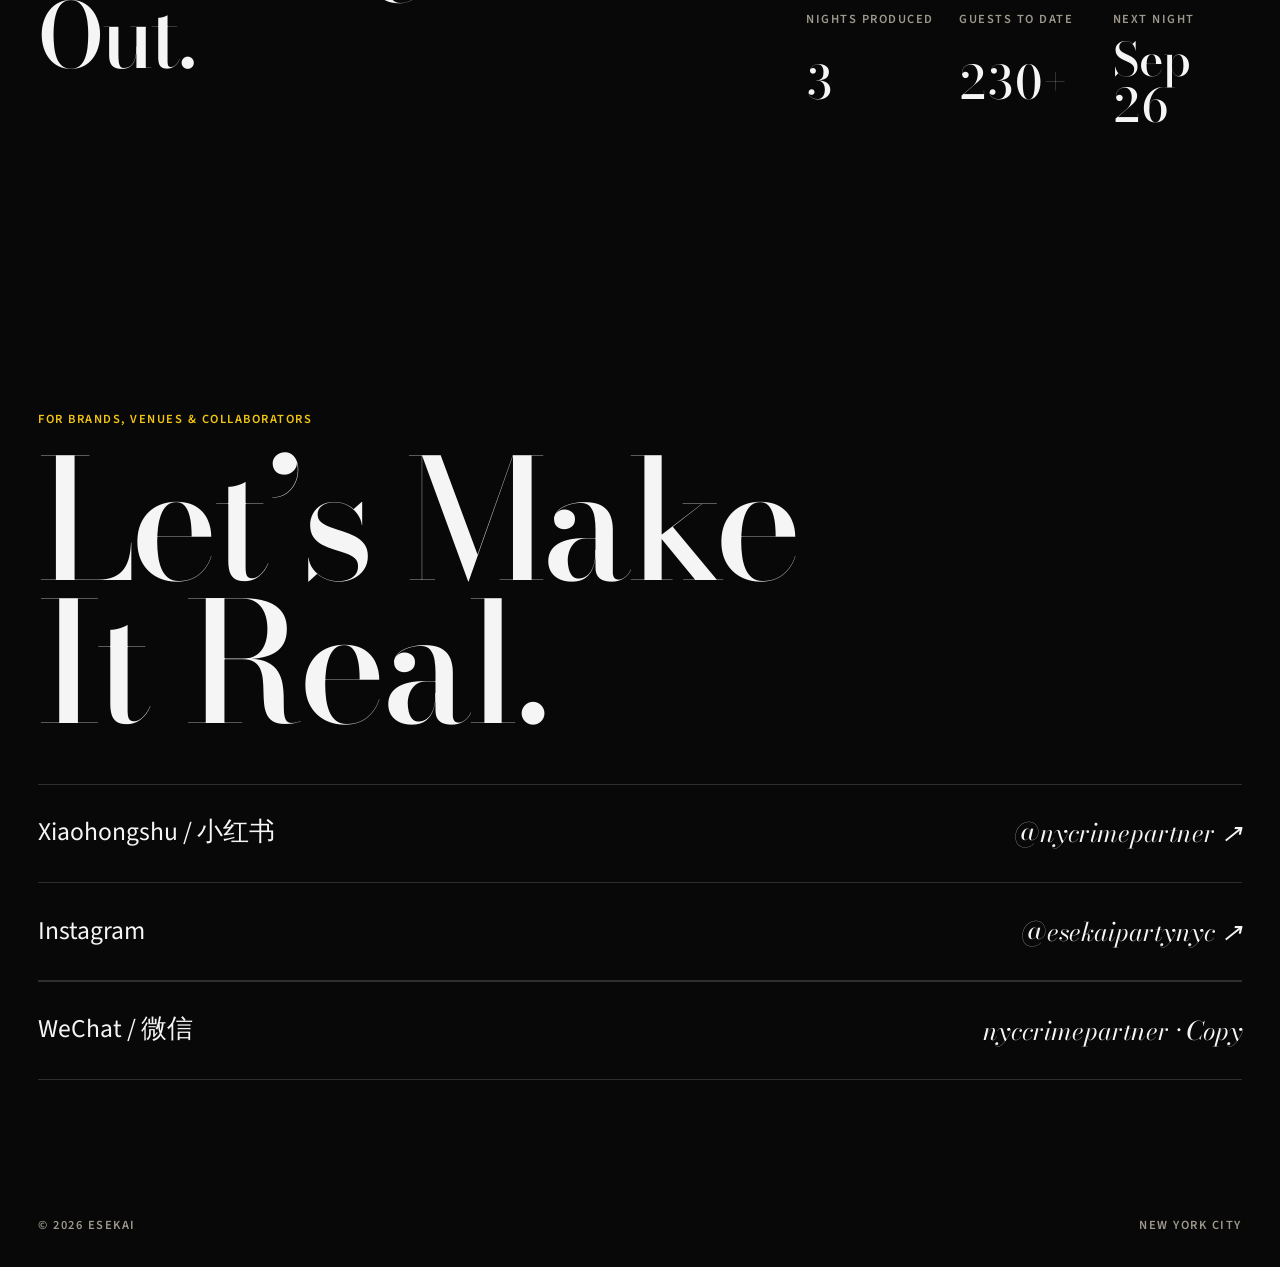
==== commit 8dc2d826: "Keep the site out of search results with a noindex meta tag The link is only meant for people we han" ====
--- a/index.html
+++ b/index.html
@@ -4,6 +4,7 @@
   <meta charset="utf-8">
   <meta name="viewport" content="width=device-width, initial-scale=1">
   <meta name="description" content="ESEKAI is a New York event studio creating nightlife for fandom communities and cultural partners.">
+  <meta name="robots" content="noindex, nofollow">
   <title>ESEKAI — NYC Event Studio</title>
   <link rel="icon" href="assets/esekai-logo.png">
   <link rel="preconnect" href="https://fonts.googleapis.com">
--- a/hero/site-background.css
+++ b/hero/site-background.css
@@ -27,3 +27,16 @@
   background-size:cover;
   background-attachment:fixed;
 }
+
+/* The hero must not paint a second, un-dimmed copy of the same background:
+   body::before already covers the whole page, so the hero's own opaque
+   bg.webp made the first screen visibly brighter and left a hard rectangular
+   seam as .hx-stage scaled down on scroll. Hide it and let the shared one
+   show through; the prism light still belongs to the hero and gets extra
+   bleed so it keeps covering while the stage scales to 0.9. */
+.hx-bg { display:none; }
+.hx-prism { transform:translate3d(calc(var(--hpx,0) * 6px),0,0) scale(1.14);
+  /* dissolve the light before the section ends, so scrolling past the hero
+     never shows a horizontal cut where the prism stops */
+  -webkit-mask-image:linear-gradient(to bottom,#000 42%,rgba(0,0,0,.45) 74%,transparent 96%);
+          mask-image:linear-gradient(to bottom,#000 42%,rgba(0,0,0,.45) 74%,transparent 96%); }
